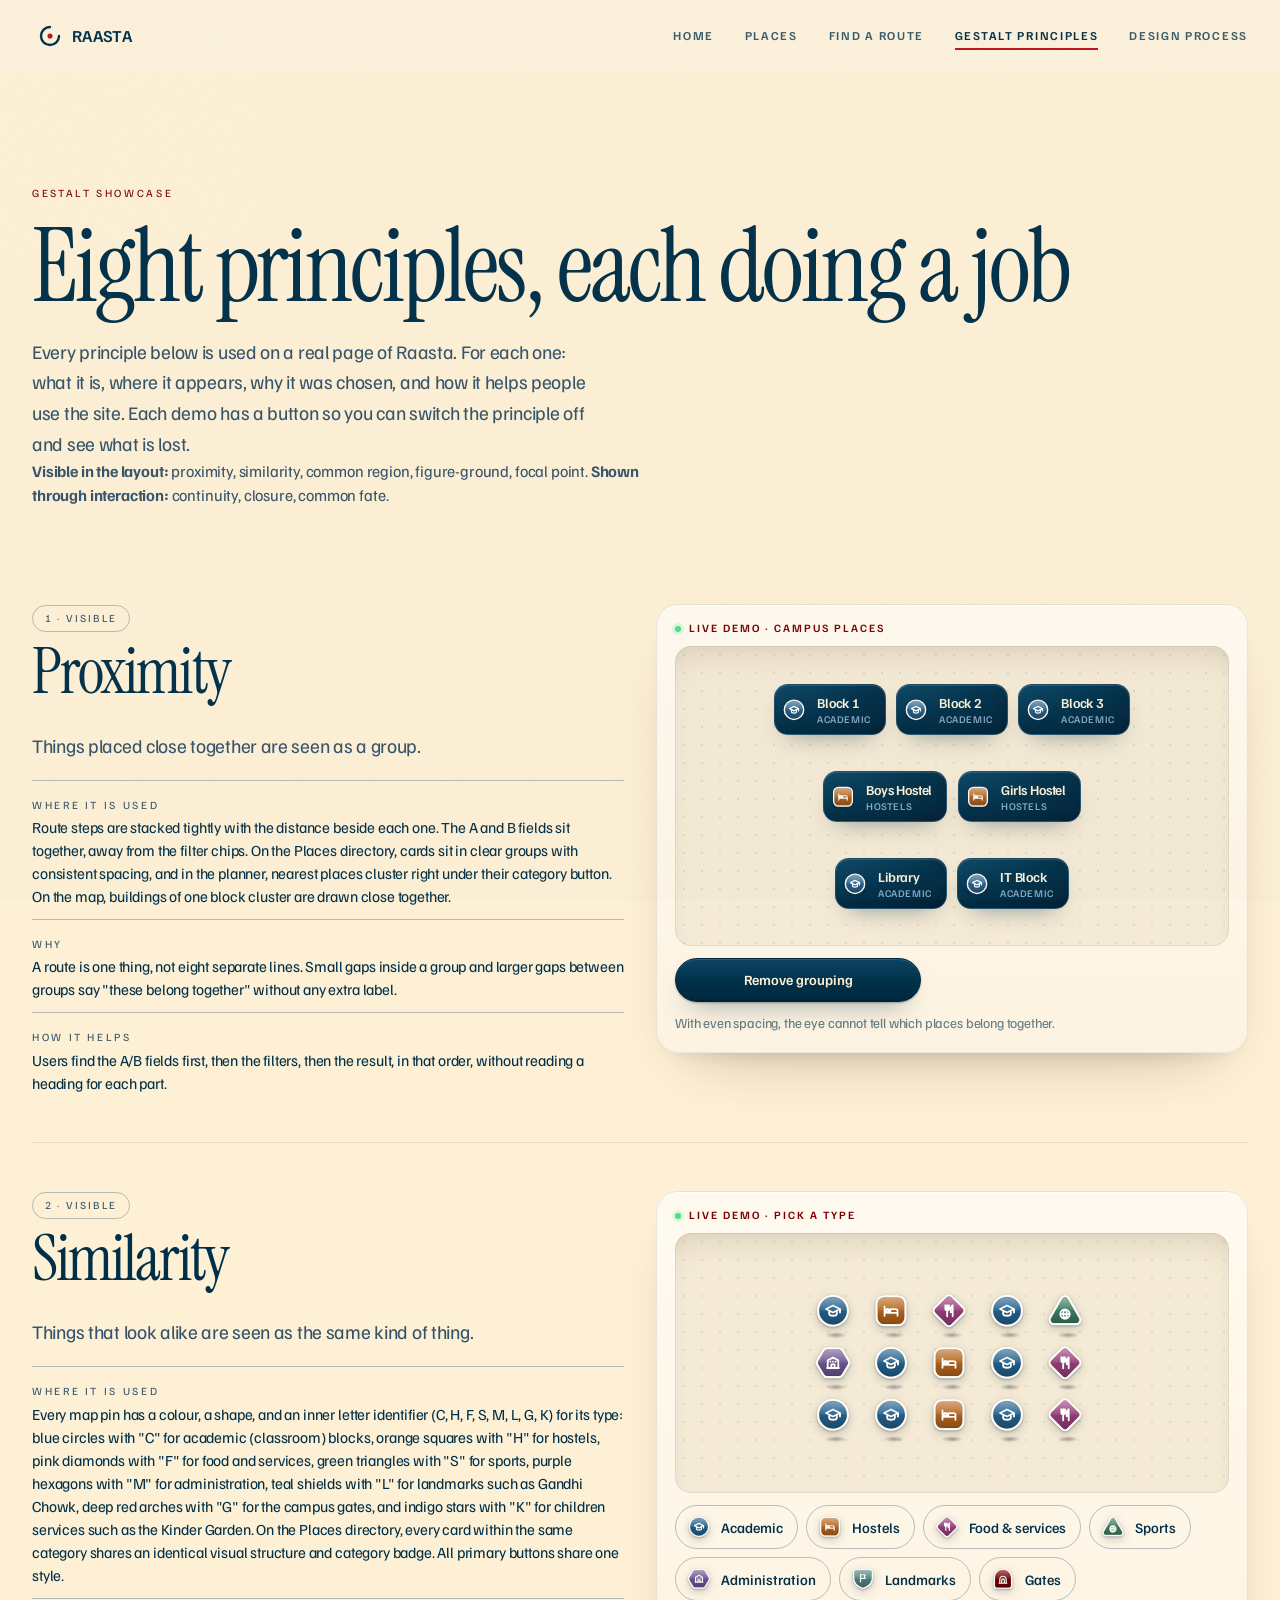
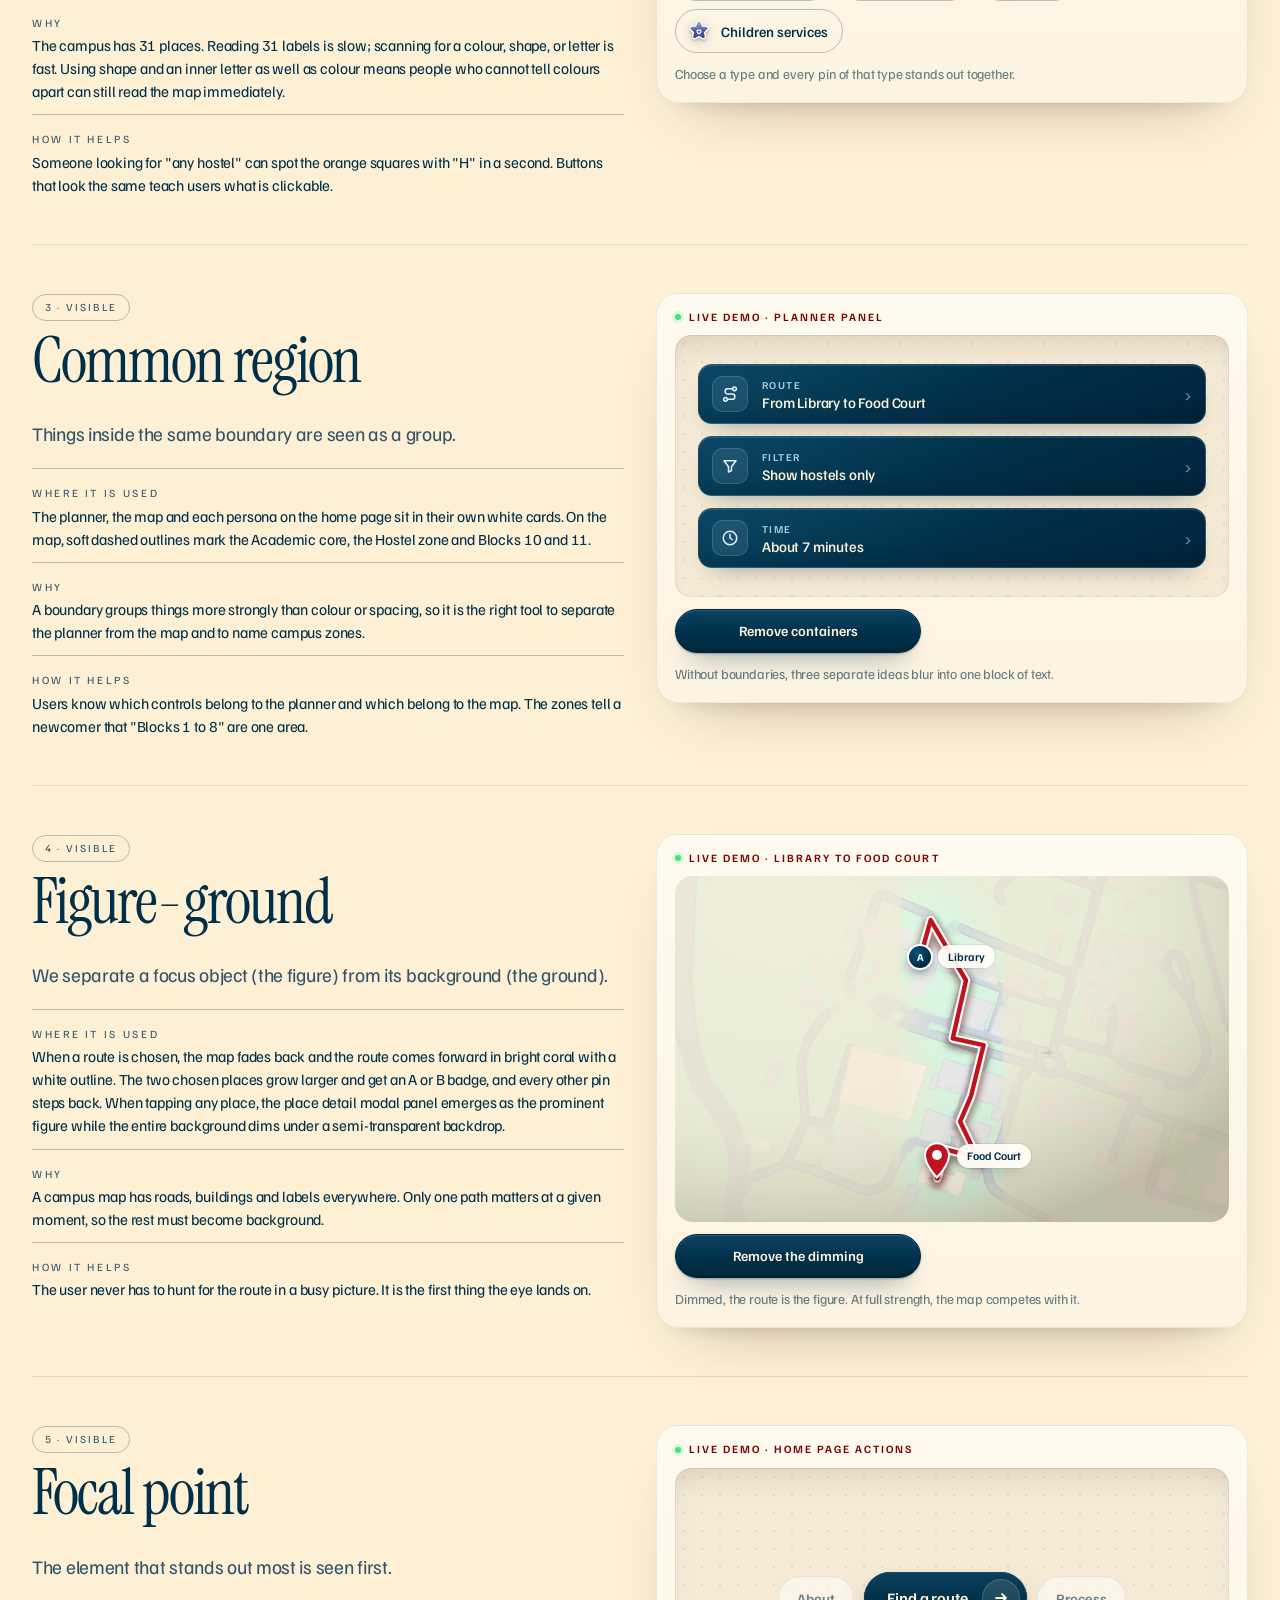
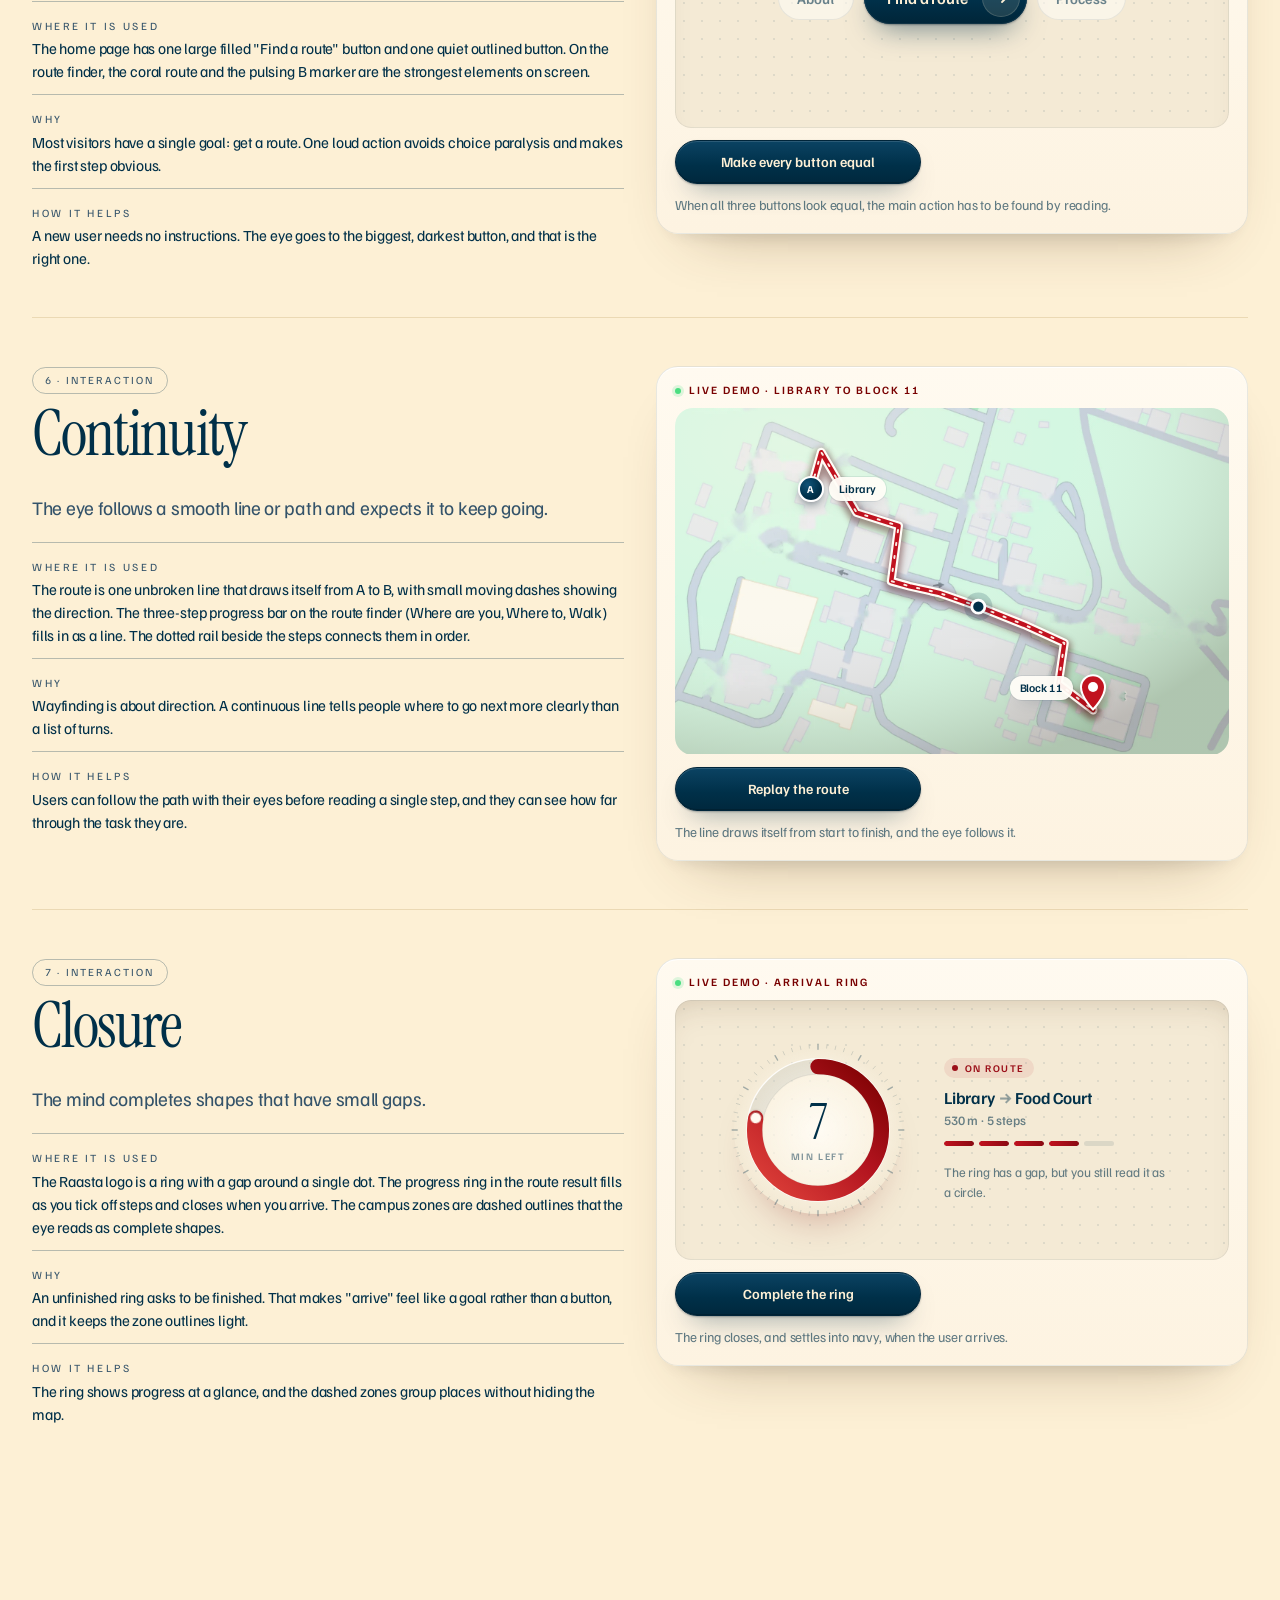
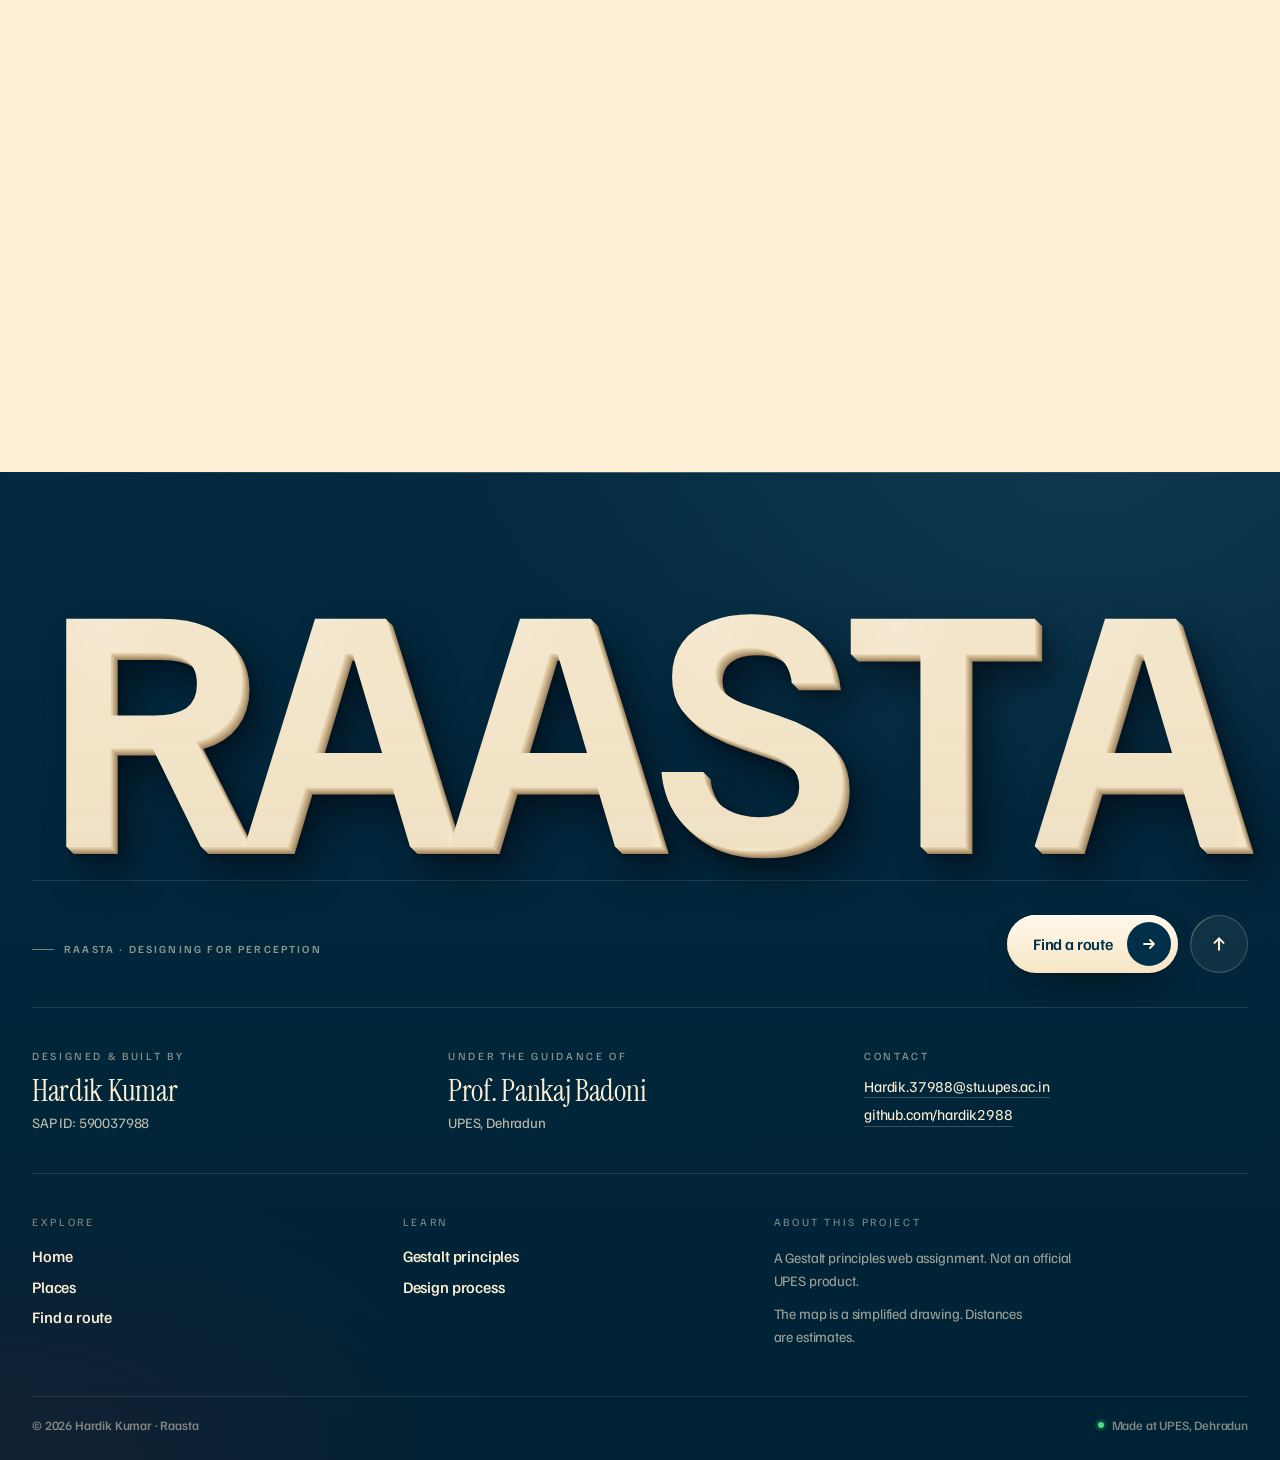
==== gestalt.html @ 45c3ee58 "Raasta: UPES campus wayfinding website A Gestalt principles web assignment by Hardik Kumar (SAP ID 5" ====
<!doctype html>
<html lang="en">
<head>
  <meta charset="utf-8">
  <meta name="viewport" content="width=device-width, initial-scale=1">
  <title>Gestalt principles | Raasta</title>
  <meta name="description" content="Eight Gestalt principles used in Raasta, each with where it appears, why it was chosen, how it helps usability, and a live demo you can switch on and off.">
  <meta name="theme-color" content="#fdf0d5">
  <link rel="icon" type="image/svg+xml" href="assets/favicon.svg">
  <link rel="alternate icon" type="image/png" href="assets/favicon.png">

  <!-- Open Graph / Social -->
  <meta property="og:type" content="website">
  <meta property="og:site_name" content="Raasta">
  <meta property="og:title" content="Gestalt principles | Raasta">
  <meta property="og:description" content="Eight Gestalt principles used in Raasta, each with where it appears, why it was chosen, how it helps usability, and a live demo you can switch on and off.">
  <meta property="og:image" content="assets/og-image.png">
  <meta property="og:image:width" content="1200">
  <meta property="og:image:height" content="630">

  <!-- Twitter -->
  <meta name="twitter:card" content="summary_large_image">
  <meta name="twitter:title" content="Gestalt principles | Raasta">
  <meta name="twitter:description" content="Eight Gestalt principles used in Raasta, each with where it appears, why it was chosen, how it helps usability, and a live demo you can switch on and off.">
  <meta name="twitter:image" content="assets/og-image.png">

  <link rel="preconnect" href="https://fonts.googleapis.com">
  <link rel="preconnect" href="https://fonts.gstatic.com" crossorigin>
  <link href="https://fonts.googleapis.com/css2?family=Familjen+Grotesk:wght@400;500;600;700&family=Instrument+Serif:ital@0;1&display=swap" rel="stylesheet">
  <link rel="stylesheet" href="css/styles.css">
  <link rel="stylesheet" href="css/theme.css">
  <!-- Prepare pages in the background when a link is hovered, so moving between pages is near-instant -->
  <script type="speculationrules">{"prerender":[{"where":{"href_matches":"/*.html"},"eagerness":"moderate"}]}</script>
</head>
<body>
  <a class="skip" href="#main">Skip to content</a>

  <header class="site-header">
    <div class="wrap">
      <a class="brand" href="index.html" aria-label="Raasta home">
        <svg viewBox="0 0 32 32" aria-hidden="true" width="32" height="32"><path d="M16 4a12 12 0 1 0 12 12" fill="none" stroke="currentColor" stroke-width="3.2" stroke-linecap="round"/><circle cx="16" cy="16" r="3.4" fill="#c1121f"/></svg>
        Raasta
      </a>
      <button class="menu-btn" aria-expanded="false" aria-controls="nav" aria-label="Open navigation menu">Menu</button>
      <nav class="nav" id="nav" aria-label="Main">
        <a href="index.html">Home</a>
        <a href="places.html">Places</a>
        <a href="wayfinder.html">Find a route</a>
        <a href="gestalt.html" aria-current="page">Gestalt principles</a>
        <a href="process.html">Design process</a>
      </nav>
    </div>
  </header>

  <main id="main" data-demo>
    <div class="wrap">
      <div class="page-head">
        <span class="eyebrow">Gestalt showcase</span>
        <h1 style="font-size:clamp(1.9rem,4vw,2.8rem)">Eight principles, each doing a job</h1>
        <p class="lead">Every principle below is used on a real page of Raasta. For each one: what it is, where it appears, why it was chosen, and how it helps people use the site. Each demo has a button so you can switch the principle off and see what is lost.</p>
        <p class="muted"><strong>Visible in the layout:</strong> proximity, similarity, common region, figure-ground, focal point. <strong>Shown through interaction:</strong> continuity, closure, common fate.</p>
      </div>

      <!-- 1 PROXIMITY -->
      <article class="principle" id="proximity">
        <div>
          <span class="tag">1 · Visible</span>
          <h2>Proximity</h2>
          <p class="lead">Things placed close together are seen as a group.</p>
          <dl class="facts">
            <div><dt>Where it is used</dt><dd>Route steps are stacked tightly with the distance beside each one. The A and B fields sit together, away from the filter chips. On the Places directory, cards sit in clear groups with consistent spacing, and in the planner, nearest places cluster right under their category button. On the map, buildings of one block cluster are drawn close together.</dd></div>
            <div><dt>Why</dt><dd>A route is one thing, not eight separate lines. Small gaps inside a group and larger gaps between groups say "these belong together" without any extra label.</dd></div>
            <div><dt>How it helps</dt><dd>Users find the A/B fields first, then the filters, then the result, in that order, without reading a heading for each part.</dd></div>
          </dl>
        </div>
        <div class="demo">
          <p class="demo-title">Live demo · campus places</p>
          <div class="demo-stage">
            <div class="prox" id="prox">
              <div class="grp"><span class="tile">Block 1</span><span class="tile">Block 2</span><span class="tile">Block 3</span></div>
              <div class="grp"><span class="tile">Boys Hostel</span><span class="tile">Girls Hostel</span></div>
              <div class="grp"><span class="tile">Library</span><span class="tile">IT Block</span></div>
            </div>
          </div>
          <div class="demo-actions"><button class="btn btn-ghost btn-small" id="prox-btn" type="button">Remove grouping</button></div>
          <p class="demo-caption">With even spacing, the eye cannot tell which places belong together.</p>
        </div>
      </article>

      <!-- 2 SIMILARITY -->
      <article class="principle" id="similarity">
        <div>
          <span class="tag">2 · Visible</span>
          <h2>Similarity</h2>
          <p class="lead">Things that look alike are seen as the same kind of thing.</p>
          <dl class="facts">
            <div><dt>Where it is used</dt><dd>Every map pin has a colour, a shape, and an inner letter identifier (C, H, F, S, M, L, G, K) for its type: blue circles with "C" for academic (classroom) blocks, orange squares with "H" for hostels, pink diamonds with "F" for food and services, green triangles with "S" for sports, purple hexagons with "M" for administration, teal shields with "L" for landmarks such as Gandhi Chowk, deep red arches with "G" for the campus gates, and indigo stars with "K" for children services such as the Kinder Garden. On the Places directory, every card within the same category shares an identical visual structure and category badge. All primary buttons share one style.</dd></div>
            <div><dt>Why</dt><dd>The campus has <span data-place-count>21</span> places. Reading <span data-place-count>21</span> labels is slow; scanning for a colour, shape, or letter is fast. Using shape and an inner letter as well as colour means people who cannot tell colours apart can still read the map immediately.</dd></div>
            <div><dt>How it helps</dt><dd>Someone looking for "any hostel" can spot the orange squares with "H" in a second. Buttons that look the same teach users what is clickable.</dd></div>
          </dl>
        </div>
        <div class="demo">
          <p class="demo-title">Live demo · pick a type</p>
          <div class="demo-stage"><div class="sim-grid" id="sim-grid"></div></div>
          <div class="chips" id="sim-chips" style="margin-top:12px"></div>
          <p class="demo-caption">Choose a type and every pin of that type stands out together.</p>
        </div>
      </article>

      <!-- 3 COMMON REGION -->
      <article class="principle" id="common-region">
        <div>
          <span class="tag">3 · Visible</span>
          <h2>Common region</h2>
          <p class="lead">Things inside the same boundary are seen as a group.</p>
          <dl class="facts">
            <div><dt>Where it is used</dt><dd>The planner, the map and each persona on the home page sit in their own white cards. On the map, soft dashed outlines mark the Academic core, the Hostel zone and Blocks 10 and 11.</dd></div>
            <div><dt>Why</dt><dd>A boundary groups things more strongly than colour or spacing, so it is the right tool to separate the planner from the map and to name campus zones.</dd></div>
            <div><dt>How it helps</dt><dd>Users know which controls belong to the planner and which belong to the map. The zones tell a newcomer that "Blocks 1 to 8" are one area.</dd></div>
          </dl>
        </div>
        <div class="demo">
          <p class="demo-title">Live demo · planner panel</p>
          <div class="demo-stage">
            <div class="region-demo" id="region">
              <div class="box"><b>Route</b>From Library to Food Court</div>
              <div class="box"><b>Filter</b>Show hostels only</div>
              <div class="box"><b>Time</b>About 7 minutes</div>
            </div>
          </div>
          <div class="demo-actions"><button class="btn btn-ghost btn-small" id="region-btn" type="button">Remove containers</button></div>
          <p class="demo-caption">Without boundaries, three separate ideas blur into one block of text.</p>
        </div>
      </article>

      <!-- 4 FIGURE-GROUND -->
      <article class="principle" id="figure-ground">
        <div>
          <span class="tag">4 · Visible</span>
          <h2>Figure-ground</h2>
          <p class="lead">We separate a focus object (the figure) from its background (the ground).</p>
          <dl class="facts">
            <div><dt>Where it is used</dt><dd>When a route is chosen, the map fades back and the route comes forward in bright coral with a white outline. The two chosen places grow larger and get an A or B badge, and every other pin steps back. When tapping any place, the place detail modal panel emerges as the prominent figure while the entire background dims under a semi-transparent backdrop.</dd></div>
            <div><dt>Why</dt><dd>A campus map has roads, buildings and labels everywhere. Only one path matters at a given moment, so the rest must become background.</dd></div>
            <div><dt>How it helps</dt><dd>The user never has to hunt for the route in a busy picture. It is the first thing the eye lands on.</dd></div>
          </dl>
        </div>
        <div class="demo">
          <p class="demo-title">Live demo · Library to Food Court</p>
          <div class="demo-stage" style="padding:8px"><div class="crop fg" id="fg-crop" data-from="library" data-to="foodcourt"></div></div>
          <div class="demo-actions"><button class="btn btn-ghost btn-small" id="fg-btn" type="button">Remove the dimming</button></div>
          <p class="demo-caption">Dimmed, the route is the figure. At full strength, the map competes with it.</p>
        </div>
      </article>

      <!-- 5 FOCAL POINT -->
      <article class="principle" id="focal-point">
        <div>
          <span class="tag">5 · Visible</span>
          <h2>Focal point</h2>
          <p class="lead">The element that stands out most is seen first.</p>
          <dl class="facts">
            <div><dt>Where it is used</dt><dd>The home page has one large filled "Find a route" button and one quiet outlined button. On the route finder, the coral route and the pulsing B marker are the strongest elements on screen.</dd></div>
            <div><dt>Why</dt><dd>Most visitors have a single goal: get a route. One loud action avoids choice paralysis and makes the first step obvious.</dd></div>
            <div><dt>How it helps</dt><dd>A new user needs no instructions. The eye goes to the biggest, darkest button, and that is the right one.</dd></div>
          </dl>
        </div>
        <div class="demo">
          <p class="demo-title">Live demo · home page actions</p>
          <div class="demo-stage">
            <div class="focal-demo" id="focal">
              <button class="fbtn" type="button" tabindex="-1">About</button>
              <button class="fbtn main" type="button" tabindex="-1">Find a route</button>
              <button class="fbtn" type="button" tabindex="-1">Process</button>
            </div>
          </div>
          <div class="demo-actions"><button class="btn btn-ghost btn-small" id="focal-btn" type="button">Make every button equal</button></div>
          <p class="demo-caption">When all three buttons look equal, the main action has to be found by reading.</p>
        </div>
      </article>

      <!-- 6 CONTINUITY -->
      <article class="principle" id="continuity">
        <div>
          <span class="tag interactive">6 · Interaction</span>
          <h2>Continuity</h2>
          <p class="lead">The eye follows a smooth line or path and expects it to keep going.</p>
          <dl class="facts">
            <div><dt>Where it is used</dt><dd>The route is one unbroken line that draws itself from A to B, with small moving dashes showing the direction. The three-step progress bar on the route finder (Where are you, Where to, Walk) fills in as a line. The dotted rail beside the steps connects them in order.</dd></div>
            <div><dt>Why</dt><dd>Wayfinding is about direction. A continuous line tells people where to go next more clearly than a list of turns.</dd></div>
            <div><dt>How it helps</dt><dd>Users can follow the path with their eyes before reading a single step, and they can see how far through the task they are.</dd></div>
          </dl>
        </div>
        <div class="demo">
          <p class="demo-title">Live demo · Library to Block 11</p>
          <div class="demo-stage" style="padding:8px"><div class="crop anim" id="cont-crop" data-from="library" data-to="b11"></div></div>
          <div class="demo-actions"><button class="btn btn-ghost btn-small" id="cont-btn" type="button">Replay the route</button></div>
          <p class="demo-caption">The line draws itself from start to finish, and the eye follows it.</p>
        </div>
      </article>

      <!-- 7 CLOSURE -->
      <article class="principle" id="closure">
        <div>
          <span class="tag interactive">7 · Interaction</span>
          <h2>Closure</h2>
          <p class="lead">The mind completes shapes that have small gaps.</p>
          <dl class="facts">
            <div><dt>Where it is used</dt><dd>The Raasta logo is a ring with a gap around a single dot. The progress ring in the route result fills as you tick off steps and closes when you arrive. The campus zones are dashed outlines that the eye reads as complete shapes.</dd></div>
            <div><dt>Why</dt><dd>An unfinished ring asks to be finished. That makes "arrive" feel like a goal rather than a button, and it keeps the zone outlines light.</dd></div>
            <div><dt>How it helps</dt><dd>The ring shows progress at a glance, and the dashed zones group places without hiding the map.</dd></div>
          </dl>
        </div>
        <div class="demo">
          <p class="demo-title">Live demo · arrival ring</p>
          <div class="demo-stage">
            <div class="ring-demo" id="closure-demo">
              <svg viewBox="0 0 120 120" aria-hidden="true"><circle class="gapring" cx="60" cy="60" r="50"/><circle cx="60" cy="60" r="8" fill="#c1121f"/></svg>
              <p class="muted" style="margin:0;max-width:22ch">The ring has a gap, but you still read it as a circle.</p>
            </div>
          </div>
          <div class="demo-actions"><button class="btn btn-ghost btn-small" id="closure-btn" type="button">Complete the ring</button></div>
          <p class="demo-caption">The ring closes, and settles into navy, when the user arrives.</p>
        </div>
      </article>

      <!-- 8 COMMON FATE -->
      <article class="principle" id="common-fate">
        <div>
          <span class="tag interactive">8 · Interaction</span>
          <h2>Common fate</h2>
          <p class="lead">Things that move together are seen as belonging together.</p>
          <dl class="facts">
            <div><dt>Where it is used</dt><dd>On the route finder, choose "Hostels" in the filter and every hostel pin on the map bobs up and down together while the rest fade. The same happens for academic blocks, food, sports and administration.</dd></div>
            <div><dt>Why</dt><dd>Shared motion is a stronger grouping signal than colour alone, and it works even when pins are far apart on the map.</dd></div>
            <div><dt>How it helps</dt><dd>A user can answer "where are all the food places?" at a glance, without reading labels.</dd></div>
          </dl>
        </div>
        <div class="demo">
          <p class="demo-title">Live demo · pick a type</p>
          <div class="demo-stage"><div class="fate-row" id="fate-row"></div></div>
          <div class="chips" id="fate-chips" style="margin-top:12px"></div>
          <p class="demo-caption">Pins of the chosen type move as one group.</p>
        </div>
      </article>
    </div>
  </main>

  <footer class="site-footer">
    <div class="wrap">
      <div>
        <p><strong>Raasta</strong> · "Designing for Perception"</p>
        <p>A Gestalt principles web assignment. Not an official UPES product.</p>
      </div>
      <div>
        <p><a href="wayfinder.html">Find a route</a> · <a href="process.html">Design process</a></p>
      </div>
    </div>
    <div class="wrap footer-credits" aria-label="Project credits">
      <div class="credit-item">
        <span class="micro">Designed &amp; built by</span>
        <strong>Hardik Kumar</strong>
        <span>SAP ID: 590037988</span>
      </div>
      <div class="credit-item">
        <span class="micro">Under the guidance of</span>
        <strong>Prof. Pankaj Badoni</strong>
        <span>UPES, Dehradun</span>
      </div>
      <div class="credit-item">
        <span class="micro">Contact</span>
        <a href="mailto:Hardik.37988@stu.upes.ac.in">Hardik.37988@stu.upes.ac.in</a>
        <a href="https://github.com/hardik2988" target="_blank" rel="noopener">github.com/hardik2988</a>
      </div>
    </div>
  </footer>

  <script src="js/data.js"></script>
  <script src="js/route-core.js"></script>
  <script src="js/site.js"></script>
</body>
</html>
---- css/styles.css ----
/* ==========================================================
   Raasta — Design System
   Identity: Navy ink + single Coral accent (reserved for route)
   on a soft green-tinted paper, sitting harmoniously beside
   the green schematic campus map.
   Typography: Outfit (headings) + Inter (body).
   Modular 8px spacing scale, layered elevation, accessible WCAG 2.1 AA.
   ========================================================== */

:root {
  /* ==========================================================
     Tonal Neutral Scale (~8 steps from lightest to darkest)
     ========================================================== */
  /* Warm cream "gallery" palette */
  --neutral-0: #fef6e4;      /* Surface / card (light cream) */
  --neutral-50: #fef6e4;     /* Lightest paper tint */
  --neutral-100: #fdf0d5;    /* Canvas background (cream paper) */
  --neutral-200: #ebd9b4;    /* Hairlines / chip borders / hover */
  --neutral-300: #dcc8a2;    /* Subtle divider */
  --neutral-400: #669bbc;    /* Stronger border / map zone stroke */
  --neutral-500: #4a6578;    /* Tertiary text (4.6:1 on paper) */
  --neutral-600: #34536a;    /* Muted text (6.6:1 on paper) */
  --neutral-700: #14405c;    /* Secondary headings / strong labels */
  --neutral-800: #003049;    /* Warm ink (12.5:1 on paper) */
  --neutral-900: #00253a;    /* Near-black for dark sections */

  /* ==========================================================
     Semantic Tokens
     ========================================================== */
  --surface: var(--neutral-0);
  --surface-raised: var(--neutral-0);
  --surface-sunken: var(--neutral-100);
  --border: var(--neutral-200);
  --border-strong: var(--neutral-400);

  --text: var(--neutral-800);
  --text-muted: var(--neutral-600);
  --text-subtle: var(--neutral-500);

  /* Single Accent — strictly reserved for the route line, route focal points & key CTA */
  --accent: #c1121f;         /* Vibrant coral route line (3.30:1 on veiled map, 3.67:1 on halo) */
  --accent-hover: #9e0e19;
  --accent-text: #780000;    /* Dark coral for small text (5.48:1 on paper, 6.06:1 on white) */

  /* Semantic UI State Colors */
  --focus: #003049;          /* Ink focus ring (12.5:1 on paper) */
  --success: #3d8062;        /* Arrival / success green */
  --success-bg: #e4ece2;
  --success-text: #2c6650;   /* 5.85:1 contrast on success-bg */
  --warning: #d9822b;
  --danger: #c92a2a;
  --danger-bg: #ffe8e8;
  --danger-border: #ffa8a8;

  /* Backward Compatibility Aliases */
  --ink: var(--text);
  --ink-2: var(--text-muted);
  --ink-3: var(--text-subtle);
  --paper: var(--surface-sunken);
  --paper-tint: var(--neutral-50);
  --line: var(--border);
  --line-strong: var(--border-strong);
  --accent-ink: var(--accent-text);
  --ok: var(--success);
  --ok-bg: var(--success-bg);
  --err: var(--danger);
  --err-bg: var(--danger-bg);

  /* Categories: Shape + Hue + Letter Identifier */
  --c-academic: #24628f; /* 'C' - Circle */
  --c-hostel: #b8661c;   /* 'H' - Square */
  --c-food: #9a3f7c;     /* 'F' - Diamond */
  --c-sports: #3d8062;   /* 'S' - Triangle */
  --c-admin: #6f5596;    /* 'M' - Hexagon */
  --c-landmark: #4f8584; /* 'L' - Shield (signpost) */
  --c-children: #4f5fb5; /* 'K' - Star (kids) */
  --c-gate: #780000;     /* 'G' - Arch (gateway) */

  /* ==========================================================
     Modular 8px Spacing Grid Scale (4, 8, 12, 16, 24, 32, 48, 64, 96)
     ========================================================== */
  /* Step scale: --space-1 … --space-9. Use these in components.
     (Pixel-named tokens like --space-4 / --space-8 would clash with
     the step names, so only the non-clashing pixel names exist.) */
  --space-1: 4px;
  --space-2: 8px;
  --space-3: 12px;
  --space-4: 16px;
  --space-5: 24px;
  --space-6: 32px;
  --space-7: 48px;
  --space-8: 64px;
  --space-9: 96px;

  /* Pixel-named aliases */
  --space-12: 12px;
  --space-16: 16px;
  --space-24: 24px;
  --space-32: 32px;
  --space-48: 48px;
  --space-64: 64px;
  --space-96: 96px;

  /* ==========================================================
     Radii
     ========================================================== */
  --radius-xs: 4px;
  --radius-sm: 8px;
  --radius-md: 12px;
  --radius-lg: 16px;
  --radius-xl: 20px;
  --radius-full: 9999px;

  /* ==========================================================
     Two-Level Soft Shadow System + 1px Inner Highlight
     ========================================================== */
  --shadow-1: 0 1px 3px rgba(0, 48, 73, 0.05), 0 4px 12px rgba(0, 48, 73, 0.04);
  --shadow-2: 0 4px 8px rgba(0, 48, 73, 0.06), 0 16px 36px rgba(0, 48, 73, 0.08);
  --highlight-inner: inset 0 1px 0 rgba(255, 255, 255, 0.85);

  /* Shadow Aliases */
  --shadow-xs: var(--shadow-1);
  --shadow-sm: var(--shadow-1);
  --shadow-md: var(--shadow-1);
  --shadow-lg: var(--shadow-2);
  --shadow-xl: var(--shadow-2);

  /* ==========================================================
     Typography: Outfit (Headings) + Inter (Body)
     At most 3 font weights: 400 (regular), 500 (medium), 700 (bold)
     ========================================================== */
  --font-head: 'Instrument Serif', 'Times New Roman', Georgia, serif;
  --font-body: 'Familjen Grotesk', system-ui, -apple-system, 'Segoe UI', Roboto, sans-serif;

  /* Transitions */
  --trans-fast: 150ms cubic-bezier(0.16, 1, 0.3, 1);
  --trans-normal: 250ms cubic-bezier(0.16, 1, 0.3, 1);
}

*, *::before, *::after { box-sizing: border-box; }
html { scroll-behavior: smooth; }
body {
  margin: 0;
  font: 400 1rem/1.6 var(--font-body);
  color: var(--text);
  background: var(--paper);
  -webkit-font-smoothing: antialiased;
  -moz-osx-font-smoothing: grayscale;
  overflow-x: hidden;
}

img, svg { max-width: 100%; height: auto; display: block; }
.map-stage > img, .map-wrap > img { position: absolute; inset: 0; width: 100%; height: 100%; object-fit: cover; }

/* Fluid Typography with tight tracking on headings */
h1, h2, h3, h4 {
  font-family: var(--font-head);
  line-height: 1.15;
  margin: 0 0 0.5em;
  color: var(--text);
}
h1 {
  font-size: clamp(2rem, 4.5vw, 3.25rem);
  font-weight: 700;
  letter-spacing: -0.028em;
  line-height: 1.1;
}
h2 {
  font-size: clamp(1.45rem, 3vw, 2.15rem);
  font-weight: 700;
  letter-spacing: -0.02em;
  line-height: 1.18;
}
h3 {
  font-size: 1.25rem;
  font-weight: 700;
  letter-spacing: -0.012em;
  line-height: 1.25;
}
h4 {
  font-size: 1.05rem;
  font-weight: 500;
  line-height: 1.35;
}
p {
  margin: 0 0 1em;
  max-width: 68ch;
}
.lead {
  font-size: clamp(1.05rem, 1.8vw, 1.18rem);
  line-height: 1.55;
  color: var(--text-muted);
  max-width: 66ch;
}
a { color: var(--text); text-underline-offset: 3px; }
.tabular { font-variant-numeric: tabular-nums; }

/* Accessible focus ring */
:focus-visible {
  outline: 3px solid var(--focus);
  outline-offset: 3px;
  border-radius: var(--radius-xs);
}

.wrap {
  width: min(1160px, 100% - 32px);
  margin-inline: auto;
}

.skip {
  position: absolute;
  left: 12px;
  top: -70px;
  background: var(--ink);
  color: #fff;
  padding: 10px 18px;
  border-radius: var(--radius-sm);
  font-weight: 600;
  font-size: 0.95rem;
  z-index: 1000;
  transition: top var(--trans-fast);
  box-shadow: var(--shadow-md);
  text-decoration: none;
}
.skip:focus { top: 12px; }

.eyebrow {
  font: 600 0.8rem/1 var(--font-body);
  letter-spacing: 0.12em;
  text-transform: uppercase;
  color: var(--accent-ink);
  margin-bottom: var(--space-3);
  display: block;
}

.lead {
  font-size: 1.15rem;
  color: var(--ink-2);
  max-width: 56ch;
  line-height: 1.6;
}

.muted { color: var(--ink-2); }
.sr-only {
  position: absolute;
  width: 1px;
  height: 1px;
  padding: 0;
  margin: -1px;
  overflow: hidden;
  clip: rect(0, 0, 0, 0);
  white-space: nowrap;
  border: 0;
}

.tabular {
  font-variant-numeric: tabular-nums;
}

/* ---------- Sticky Header ---------- */
.site-header {
  background: rgba(253, 240, 213, 0.88);
  backdrop-filter: blur(12px);
  -webkit-backdrop-filter: blur(12px);
  border-bottom: 1px solid var(--line);
  position: sticky;
  top: 0;
  z-index: 100;
  transition: box-shadow var(--trans-normal), background-color var(--trans-normal);
}
.site-header.is-scrolled {
  background: rgba(253, 240, 213, 0.96);
  box-shadow: var(--shadow-sm);
}
.site-header .wrap {
  display: flex;
  align-items: center;
  justify-content: space-between;
  min-height: 68px;
  gap: var(--space-4);
}
.brand {
  display: flex;
  align-items: center;
  gap: 10px;
  text-decoration: none;
  font: 700 1.4rem var(--font-head);
  color: var(--ink);
  letter-spacing: -0.02em;
  padding: 4px 6px;
  border-radius: var(--radius-sm);
}
.brand svg {
  width: 32px;
  height: 32px;
  color: var(--text);
  flex-shrink: 0;
}
/* Animated logo ring closure on first load (Gestalt closure demonstration) */
@keyframes ringClosureOnce {
  0% { stroke-dashoffset: 75.4; }
  50% { stroke-dashoffset: 0; }
  100% { stroke-dashoffset: 18.85; }
}
.brand svg path:first-child {
  stroke-dasharray: 75.4;
  stroke-dashoffset: 18.85;
  animation: ringClosureOnce 1.2s cubic-bezier(0.16, 1, 0.3, 1) 0.35s 1 both;
}

.nav { display: flex; gap: 6px; align-items: center; }
.nav a {
  text-decoration: none;
  padding: 9px 16px;
  border-radius: var(--radius-full);
  font-weight: 500;
  font-size: 0.95rem;
  color: var(--ink-2);
  transition: background-color var(--trans-fast), color var(--trans-fast), transform var(--trans-fast);
  min-height: 44px;
  display: inline-flex;
  align-items: center;
  white-space: nowrap; /* never break "Find a route" onto two lines */
}
.nav a:hover {
  background: #f3e0bb;
  color: var(--ink);
}
.nav a:active {
  transform: scale(0.97);
}
.nav a[aria-current="page"] {
  background: var(--ink);
  color: #fff;
  font-weight: 600;
  box-shadow: 0 2px 6px rgba(0, 48, 73, 0.2);
}
.menu-btn {
  display: none;
  background: var(--surface);
  border: 1px solid var(--line);
  border-radius: var(--radius-sm);
  padding: 10px 16px;
  font: 600 0.95rem var(--font-body);
  color: var(--ink);
  cursor: pointer;
  min-height: 44px;
  min-width: 44px;
}

/* ---------- Buttons & Actions ---------- */
.btn {
  display: inline-flex;
  align-items: center;
  justify-content: center;
  gap: 8px;
  border: 2px solid transparent;
  border-radius: var(--radius-full);
  padding: 12px 24px;
  font: 600 1rem var(--font-body);
  text-decoration: none;
  cursor: pointer;
  min-height: 44px;
  transition: transform var(--trans-fast), box-shadow var(--trans-fast), background-color var(--trans-fast), border-color var(--trans-fast);
  user-select: none;
}
.btn:active {
  transform: scale(0.97);
}
.btn-primary {
  background: var(--ink);
  color: #ffffff;
  box-shadow: 0 4px 14px rgba(0, 48, 73, 0.22);
}
.btn-primary:hover {
  transform: translateY(-2px);
  box-shadow: 0 8px 22px rgba(0, 48, 73, 0.28);
}
.btn-primary:active {
  transform: translateY(0) scale(0.97);
}
.btn-primary.big {
  padding: 16px 36px;
  font-size: 1.15rem;
  min-height: 52px;
}
.btn-ghost {
  background: var(--surface);
  border-color: var(--line-strong);
  color: var(--ink);
  box-shadow: var(--shadow-xs);
}
.btn-ghost:hover {
  background: var(--ink);
  border-color: var(--ink);
  color: #ffffff;
}
.btn-small {
  padding: 8px 16px;
  font-size: 0.92rem;
  min-height: 44px;
}
.btn[disabled] {
  opacity: 0.45;
  cursor: not-allowed;
  pointer-events: none;
}

/* ---------- Cards & Layout Rhythm ---------- */
.card {
  background: var(--surface);
  border: 1px solid var(--line);
  border-radius: var(--radius-lg);
  padding: var(--space-5);
  box-shadow: var(--shadow-sm);
  transition: box-shadow var(--trans-normal), border-color var(--trans-normal);
}
.card:hover {
  box-shadow: var(--shadow-md);
}

.grid-3 { display: grid; grid-template-columns: repeat(3, 1fr); gap: var(--space-5); }
.grid-2 { display: grid; grid-template-columns: repeat(2, 1fr); gap: var(--space-5); }
section.block { padding: var(--space-8) 0; }
section.block.tint { background: var(--paper-tint); border-top: 1px solid var(--line); border-bottom: 1px solid var(--line); }

/* ---------- Hero Section ---------- */
.hero {
  padding: var(--space-8) 0 var(--space-7);
  background: radial-gradient(110% 70% at 85% 15%, rgba(235, 217, 180, 0.45) 0%, rgba(253, 240, 213, 0) 70%), var(--paper);
  position: relative;
  overflow: hidden;
}
.hero .wrap {
  display: grid;
  grid-template-columns: 1.05fr 1fr;
  gap: var(--space-7);
  align-items: center;
}
.hero-content {
  animation: heroEntrance 0.6s cubic-bezier(0.16, 1, 0.3, 1) both;
}
@keyframes heroEntrance {
  from { opacity: 0; transform: translateY(16px); }
  to { opacity: 1; transform: translateY(0); }
}
.hero h1 em {
  font-style: normal;
  color: var(--accent);
}
.hero .cta-row {
  display: flex;
  flex-wrap: wrap;
  gap: var(--space-4);
  align-items: center;
  margin-top: var(--space-6);
}

.preview {
  position: relative;
  background: var(--surface);
  border: 1px solid var(--line-strong);
  border-radius: var(--radius-xl);
  padding: 14px;
  box-shadow: var(--shadow-xl);
  animation: heroEntrance 0.75s 0.1s cubic-bezier(0.16, 1, 0.3, 1) both;
}
.preview .map-wrap {
  border-radius: var(--radius-md);
  overflow: hidden;
}
.preview-caption {
  display: flex;
  justify-content: space-between;
  align-items: center;
  gap: var(--space-3);
  padding: 14px 10px 4px;
  font-size: 0.95rem;
  flex-wrap: wrap;
}
.preview-caption strong {
  font-family: var(--font-head);
  font-size: 1.1rem;
}
.preview-caption .muted {
  font-variant-numeric: tabular-nums;
  font-weight: 500;
}

/* Step flow */
.step-flow {
  display: grid;
  grid-template-columns: repeat(3, 1fr);
  gap: var(--space-5);
  position: relative;
  counter-reset: s;
  list-style: none;
  padding: 0;
  margin: var(--space-6) 0 0;
}
.step-flow::before {
  content: '';
  position: absolute;
  left: 8%;
  right: 8%;
  top: 30px;
  height: 4px;
  background: repeating-linear-gradient(90deg, var(--ink) 0 16px, transparent 16px 28px);
  opacity: 0.35;
}
.step-flow li {
  position: relative;
  text-align: center;
  padding: 0 var(--space-2);
}
.step-flow .n {
  width: 60px;
  height: 60px;
  margin: 0 auto var(--space-4);
  border-radius: 50%;
  background: var(--ink);
  color: #fff;
  display: grid;
  place-items: center;
  font: 700 1.4rem var(--font-head);
  font-variant-numeric: tabular-nums;
  position: relative;
  box-shadow: 0 0 0 7px var(--paper);
}
.tint .step-flow .n { box-shadow: 0 0 0 7px var(--paper-tint); }
.step-flow h3 { margin-bottom: 6px; }

/* Legend list */
.legend {
  display: flex;
  flex-wrap: wrap;
  gap: var(--space-3);
  margin: 0;
  padding: 0;
  list-style: none;
}
.legend li {
  display: flex;
  align-items: center;
  gap: 12px;
  background: var(--surface);
  border: 1px solid var(--line);
  border-radius: var(--radius-md);
  padding: 10px 16px;
  font-weight: 500;
  box-shadow: var(--shadow-xs);
}
.legend small {
  color: var(--ink-2);
  font-weight: 400;
  font-variant-numeric: tabular-nums;
}

/* ---------- Map Pins with Shapes & Inner Letters (Gestalt Similarity) ---------- */
.pin {
  display: inline-flex;
  align-items: center;
  justify-content: center;
  width: 22px;
  height: 22px;
  filter: drop-shadow(0 0 1.5px #fff) drop-shadow(0 1.5px 3px rgba(0, 48, 73, 0.45));
  flex: none;
  position: relative;
}
.pin i {
  position: absolute;
  inset: 0;
  background: var(--c, #24628f);
  display: block;
  width: 100%;
  height: 100%;
}
.pin .pin-letter {
  position: relative;
  z-index: 1;
  font: 700 10.5px/1 var(--font-head);
  color: #ffffff;
  text-shadow: 0 1px 2px rgba(0, 0, 0, 0.6);
  user-select: none;
  pointer-events: none;
  display: grid;
  place-items: center;
}

.shape-circle i { border-radius: 50%; }
.shape-square i { border-radius: 5px; }
.shape-diamond i { transform: rotate(45deg) scale(0.8); border-radius: 3px; }
.shape-triangle i { clip-path: polygon(50% 4%, 100% 94%, 0 94%); }
.shape-triangle .pin-letter { padding-top: 4px; }
.shape-hexagon i { clip-path: polygon(25% 5%, 75% 5%, 100% 50%, 75% 95%, 25% 95%, 0 50%); }
.shape-shield i { clip-path: polygon(8% 6%, 92% 6%, 92% 62%, 50% 98%, 8% 62%); }
.shape-shield .pin-letter { padding-bottom: 4px; }
.shape-arch i { border-radius: 50% 50% 3px 3px / 55% 55% 3px 3px; }
.shape-arch .pin-letter { padding-top: 2px; }
.shape-star i { clip-path: polygon(50% 0%, 61% 34%, 97% 35%, 68% 56%, 79% 91%, 50% 70%, 21% 91%, 32% 56%, 3% 35%, 39% 34%); transform: scale(1.25); }
.shape-star .pin-letter { padding-top: 2px; font-size: 9px !important; }

/* ---------- Wayfinder Page Head & Stepper ---------- */
.page-head { padding: var(--space-6) 0 var(--space-3); }
.page-head p { margin: 0; }
.stepper {
  display: flex;
  align-items: center;
  list-style: none;
  padding: 0;
  margin: var(--space-4) 0 var(--space-2);
  gap: 0;
  max-width: 660px;
}
.stepper li {
  display: flex;
  align-items: center;
  gap: 10px;
  font-weight: 600;
  color: var(--ink-2);
  flex: none;
  min-height: 44px;
}
.stepper li .dot {
  width: 32px;
  height: 32px;
  border-radius: 50%;
  background: #efdcb4;
  color: var(--ink-2);
  display: grid;
  place-items: center;
  font: 700 0.95rem var(--font-head);
  font-variant-numeric: tabular-nums;
  transition: color var(--trans-normal), background-color var(--trans-normal), border-color var(--trans-normal), box-shadow var(--trans-normal), transform var(--trans-normal), opacity var(--trans-normal);
}
.stepper li.is-current { color: var(--ink); }
.stepper li.is-current .dot {
  background: var(--ink);
  color: #fff;
  box-shadow: 0 0 0 6px rgba(0, 48, 73, 0.15);
}
.stepper li.is-done .dot {
  background: var(--ok);
  color: #fff;
}
.stepper .bar {
  flex: 1;
  height: 4px;
  min-height: 0;
  min-width: 24px;
  margin: 0 12px;
  background: #efdcb4;
  border-radius: 2px;
  position: relative;
  overflow: hidden;
}
.stepper .bar::after {
  content: '';
  position: absolute;
  inset: 0;
  background: var(--ok);
  transform: scaleX(0);
  transform-origin: left;
  transition: transform 0.5s ease;
}
.stepper .bar.is-done::after { transform: scaleX(1); }

/* ---------- Wayfinder Layout ---------- */
.finder-grid {
  display: grid;
  grid-template-columns: 410px 1fr;
  gap: var(--space-5);
  align-items: start;
  padding-bottom: var(--space-8);
}
.planner {
  position: sticky;
  top: 86px;
  max-height: calc(100vh - 104px);
  overflow-y: auto;
  scrollbar-width: thin;
}
.planner h2 { font-size: 1.4rem; margin-bottom: var(--space-3); }

/* Field & Accessible ARIA Combobox */
.field {
  display: grid;
  gap: 6px;
  margin-bottom: var(--space-3);
  position: relative;
}
.field label {
  font-weight: 600;
  font-size: 0.92rem;
  display: flex;
  align-items: center;
  gap: 8px;
  color: var(--ink);
}
.field .ab {
  width: 24px;
  height: 24px;
  border-radius: 50%;
  display: grid;
  place-items: center;
  color: #fff;
  font: 700 0.8rem var(--font-head);
  background: var(--ink);
  box-shadow: var(--shadow-xs);
}
.field .ab.b { background: var(--accent); }

/* Fallback select */
select {
  font: 500 1rem var(--font-body);
  padding: 12px 14px;
  border: 2px solid var(--line);
  border-radius: var(--radius-md);
  background: #fffbf3;
  color: var(--ink);
  width: 100%;
  min-height: 48px;
  transition: border-color var(--trans-fast), box-shadow var(--trans-fast);
}
select:hover { border-color: var(--ink-2); }
select:focus-visible { border-color: var(--focus); box-shadow: 0 0 0 3px rgba(36, 98, 143, 0.2); }

/* Custom ARIA Combobox Component */
.combobox-wrap {
  position: relative;
  width: 100%;
}
.combobox-input-wrap {
  display: flex;
  align-items: center;
  position: relative;
  border: 2px solid var(--line);
  border-radius: var(--radius-md);
  background: #fffbf3;
  transition: border-color var(--trans-fast), box-shadow var(--trans-fast);
}
.combobox-input-wrap:hover {
  border-color: var(--ink-2);
}
.combobox-input-wrap.is-focused {
  border-color: var(--focus);
  box-shadow: 0 0 0 3px rgba(36, 98, 143, 0.2);
}
.combobox-input {
  width: 100%;
  border: none;
  background: transparent;
  padding: 12px 88px 12px 14px;
  font: 500 1rem/1.4 var(--font-body);
  color: var(--ink);
  outline: none;
  min-height: 48px;
}
.combobox-input::placeholder {
  color: var(--ink-3);
  opacity: 0.8;
}
.combobox-clear {
  position: absolute;
  right: 44px;
  top: 50%;
  transform: translateY(-50%);
  background: none;
  border: none;
  color: var(--ink-2);
  width: 44px;
  height: 44px;
  border-radius: 50%;
  display: grid;
  place-items: center;
  cursor: pointer;
  font-size: 1.35rem;
  line-height: 1;
}
.combobox-clear:hover { background: #f6e6c6; color: var(--ink); }
.combobox-toggle {
  position: absolute;
  right: 2px;
  top: 50%;
  transform: translateY(-50%);
  background: none;
  border: none;
  color: var(--ink-2);
  width: 44px;
  height: 44px;
  border-radius: var(--radius-sm);
  display: grid;
  place-items: center;
  cursor: pointer;
  transition: transform var(--trans-fast);
}
.combobox-toggle:hover { background: #f6e6c6; color: var(--ink); }
.combobox-input-wrap.is-open .combobox-toggle svg { transform: rotate(180deg); }

.combobox-listbox {
  position: absolute;
  top: calc(100% + 4px);
  left: 0;
  right: 0;
  background: var(--surface);
  border: 1px solid var(--line-strong);
  border-radius: var(--radius-md);
  max-height: 280px;
  overflow-y: auto;
  z-index: 200;
  list-style: none;
  padding: 6px 0;
  margin: 0;
  box-shadow: var(--shadow-lg);
  overscroll-behavior: contain;
}
.combobox-optgroup-label {
  padding: 8px 14px 4px;
  font: 700 0.76rem var(--font-body);
  text-transform: uppercase;
  letter-spacing: 0.08em;
  color: var(--accent-ink);
  background: var(--paper);
  border-top: 1px solid var(--line);
  user-select: none;
}
.combobox-optgroup:first-child .combobox-optgroup-label { border-top: none; }
.combobox-option {
  display: flex;
  align-items: center;
  justify-content: space-between;
  gap: 10px;
  padding: 10px 14px;
  cursor: pointer;
  font-size: 0.95rem;
  color: var(--ink);
  min-height: 44px;
  transition: background-color var(--trans-fast);
}
.combobox-option:hover, .combobox-option.is-active {
  background: #f6e6c6;
  color: var(--ink);
}
.combobox-option[aria-selected="true"] {
  background: #f3e0bb;
  font-weight: 600;
}
.combobox-option .opt-left {
  display: flex;
  align-items: center;
  gap: 10px;
}
.combobox-option .opt-alias {
  font-size: 0.8rem;
  color: var(--ink-2);
  background: var(--paper);
  padding: 2px 7px;
  border-radius: var(--radius-xs);
  border: 1px solid var(--line);
}
.combobox-no-results {
  padding: 16px;
  text-align: center;
  color: var(--ink-2);
  font-size: 0.92rem;
}

.swap-row {
  display: flex;
  gap: var(--space-2);
  margin-bottom: var(--space-2);
}

fieldset {
  border: 0;
  margin: var(--space-4) 0 0;
  padding: var(--space-3) 0 0;
  border-top: 1px solid var(--line);
}
legend {
  font-weight: 600;
  font-size: 0.92rem;
  padding: 0;
  margin-bottom: var(--space-3);
  float: left;
  width: 100%;
}
fieldset .chips { clear: both; }
.chips { display: flex; flex-wrap: wrap; gap: var(--space-2); }
.chip {
  display: inline-flex;
  align-items: center;
  gap: 8px;
  padding: 8px 14px;
  border-radius: var(--radius-full);
  border: 2px solid var(--line);
  background: var(--surface);
  font: 500 0.9rem var(--font-body);
  color: var(--ink);
  cursor: pointer;
  min-height: 44px;
  transition: border-color var(--trans-fast), background-color var(--trans-fast), transform var(--trans-fast);
}
.chip .pin { width: 16px; height: 16px; }
.chip:hover { border-color: var(--ink-2); }
.chip:active { transform: scale(0.96); }
.chip[aria-pressed="true"] {
  background: var(--ink);
  border-color: var(--ink);
  color: #ffffff;
  box-shadow: 0 2px 6px rgba(0, 48, 73, 0.2);
}

.toggle {
  display: flex;
  align-items: center;
  gap: 12px;
  margin-top: var(--space-4);
  font-size: 0.95rem;
  font-weight: 500;
  cursor: pointer;
  min-height: 44px;
  user-select: none;
}
.toggle input {
  width: 22px;
  height: 22px;
  accent-color: var(--ink);
  cursor: pointer;
  margin: 0;
  position: relative;
}
.toggle input::before {
  content: '';
  position: absolute;
  inset: -11px;
  min-width: 44px;
  min-height: 44px;
}
.hint { font-size: 0.88rem; color: var(--ink-2); margin: var(--space-2) 0 0; }

/* Route Result States */
.result {
  margin-top: var(--space-4);
  border-top: 1px solid var(--line);
  padding-top: var(--space-4);
}
.empty-state {
  text-align: center;
  color: var(--ink-2);
  font-size: 0.95rem;
  padding: var(--space-4) var(--space-2);
  background: var(--paper);
  border-radius: var(--radius-md);
  border: 1px dashed var(--line-strong);
  margin: 0;
}
.alert-error {
  background: var(--err-bg);
  border: 1px solid var(--err-border);
  color: var(--err);
  border-radius: var(--radius-md);
  padding: 12px 16px;
  font-weight: 500;
  margin-bottom: var(--space-3);
}

.summary {
  display: flex;
  align-items: center;
  gap: var(--space-4);
  margin-bottom: var(--space-4);
  background: var(--paper);
  border: 1px solid var(--line);
  border-radius: var(--radius-md);
  padding: 16px;
  box-shadow: var(--shadow-xs);
}
.ring {
  width: 76px;
  height: 76px;
  flex: none;
  position: relative;
}
.ring svg { width: 100%; height: 100%; transform: rotate(-90deg); }
.ring .track { fill: none; stroke: #efdcb4; stroke-width: 7; }
.ring .prog {
  fill: none;
  stroke: var(--accent);
  stroke-width: 7;
  stroke-linecap: round;
  stroke-dasharray: 188.5;
  stroke-dashoffset: 188.5;
  transition: stroke-dashoffset 0.6s ease, stroke 0.3s;
}
.ring.complete .prog { stroke: var(--ok); }
.ring .txt {
  position: absolute;
  inset: 0;
  display: grid;
  place-items: center;
  font: 700 1.05rem var(--font-head);
  font-variant-numeric: tabular-nums;
}
.summary .time {
  font: 700 1.65rem var(--font-head);
  line-height: 1.1;
  font-variant-numeric: tabular-nums;
}
.summary .meta {
  color: var(--ink-2);
  font-size: 0.92rem;
  font-variant-numeric: tabular-nums;
  margin-top: 2px;
}

/* ---------- Steps list — Airport Signage Style ---------- */
.steps {
  list-style: none;
  margin: var(--space-4) 0 0;
  padding: 0;
  display: grid;
  gap: var(--space-2);
  position: relative;
}
.steps li { position: relative; }
.step {
  display: flex;
  align-items: center;
  gap: var(--space-3);
  width: 100%;
  text-align: left;
  background: var(--surface);
  border: 1px solid var(--border);
  border-radius: var(--radius-md);
  padding: var(--space-3) var(--space-4);
  cursor: pointer;
  font: inherit;
  color: inherit;
  min-height: 52px;
  box-shadow: var(--shadow-1), var(--highlight-inner);
  transition: background-color var(--trans-fast), border-color var(--trans-fast), transform var(--trans-fast), box-shadow var(--trans-fast);
}
.step:hover {
  background: var(--paper-tint);
  border-color: var(--border-strong);
  box-shadow: var(--shadow-2), var(--highlight-inner);
}
.step:active {
  transform: scale(0.985);
}
.step-icon-wrap {
  flex: none;
  width: 36px;
  height: 36px;
  border-radius: var(--radius-sm);
  background: var(--paper);
  border: 1px solid var(--border);
  color: var(--text);
  display: flex;
  align-items: center;
  justify-content: center;
  position: relative;
  transition: color var(--trans-fast), background-color var(--trans-fast), border-color var(--trans-fast), box-shadow var(--trans-fast), transform var(--trans-fast), opacity var(--trans-fast);
}
.step-icon-wrap svg {
  width: 18px;
  height: 18px;
}
.step-num {
  position: absolute;
  top: -6px;
  right: -6px;
  width: 18px;
  height: 18px;
  border-radius: 50%;
  background: var(--text);
  color: #ffffff;
  font: 700 0.68rem var(--font-head);
  display: grid;
  place-items: center;
  border: 2px solid var(--surface);
}
.step-text, .step .txt {
  flex: 1;
  font-weight: 500;
  font-size: 0.94rem;
  line-height: 1.4;
  color: var(--text);
}
.step-dist, .step .dist {
  flex: none;
  font-weight: 500;
  font-size: 0.88rem;
  color: var(--text-muted);
  text-align: right;
  min-width: 52px;
  font-variant-numeric: tabular-nums;
}
.step[aria-pressed="true"] {
  background: #f9edd7;
  border-color: var(--success);
}
.step[aria-pressed="true"] .step-icon-wrap {
  background: var(--success);
  color: #ffffff;
  border-color: var(--success);
}
.step[aria-pressed="true"] .step-num {
  background: var(--success);
}
.step[aria-pressed="true"] .step-text,
.step[aria-pressed="true"] .txt {
  text-decoration: line-through;
  color: var(--text-muted);
}
.step.final {
  border-left: 4px solid var(--accent);
}
.step.final .step-icon-wrap {
  color: var(--accent);
  background: rgba(193, 18, 31, 0.08);
  border-color: rgba(193, 18, 31, 0.25);
}
.step.final .step-num {
  background: var(--accent);
}

/* Route Actions Toolbar */
.result-actions {
  display: flex;
  gap: var(--space-2);
  margin-top: var(--space-4);
  flex-wrap: wrap;
}
.route-action-btn {
  display: inline-flex;
  align-items: center;
  gap: 6px;
  padding: 8px 14px;
  border-radius: var(--radius-full);
  border: 1px solid var(--line-strong);
  background: var(--surface);
  color: var(--ink);
  font: 600 0.88rem var(--font-body);
  cursor: pointer;
  min-height: 44px;
  transition: color var(--trans-fast), background-color var(--trans-fast), border-color var(--trans-fast), box-shadow var(--trans-fast), transform var(--trans-fast), opacity var(--trans-fast);
}
.route-action-btn:hover {
  background: var(--ink);
  color: #ffffff;
  border-color: var(--ink);
}
.route-action-btn svg { width: 16px; height: 16px; }

.arrived {
  background: var(--ok-bg);
  border: 1px solid var(--ok-border);
  border-radius: var(--radius-md);
  padding: 14px 16px;
  margin-top: var(--space-4);
  font-weight: 600;
  color: #2c6650;
  display: flex;
  align-items: center;
  gap: 10px;
}

/* Toast feedback */
.toast-msg {
  position: fixed;
  bottom: 24px;
  right: 24px;
  background: var(--ink);
  color: #fff;
  padding: 12px 20px;
  border-radius: var(--radius-md);
  font-weight: 600;
  font-size: 0.95rem;
  box-shadow: var(--shadow-xl);
  z-index: 1000;
  display: flex;
  align-items: center;
  gap: 10px;
  animation: toastIn 0.3s cubic-bezier(0.16, 1, 0.3, 1) both;
}
@keyframes toastIn {
  from { opacity: 0; transform: translateY(12px); }
  to { opacity: 1; transform: translateY(0); }
}

/* ---------- Map Card & Pan/Zoom Container ---------- */
.map-card {
  padding: var(--space-3);
  position: relative;
}

/* Map Controls Toolbar */
.map-controls {
  position: absolute;
  top: 20px;
  right: 20px;
  z-index: 30;
  display: flex;
  flex-direction: column;
  gap: 6px;
  background: rgba(255, 255, 255, 0.94);
  backdrop-filter: blur(8px);
  padding: 6px;
  border-radius: var(--radius-md);
  border: 1px solid var(--line-strong);
  box-shadow: var(--shadow-md);
}
.map-ctrl-btn {
  width: 44px;
  height: 44px;
  border-radius: var(--radius-sm);
  border: 1px solid var(--line);
  background: #fffbf3;
  color: var(--ink);
  font: 700 1.25rem var(--font-head);
  display: grid;
  place-items: center;
  cursor: pointer;
  transition: color var(--trans-fast), background-color var(--trans-fast), border-color var(--trans-fast), box-shadow var(--trans-fast), transform var(--trans-fast), opacity var(--trans-fast);
  user-select: none;
}
.map-ctrl-btn:hover {
  background: var(--ink);
  color: #ffffff;
  border-color: var(--ink);
}
.map-ctrl-btn svg { width: 20px; height: 20px; }
.map-zoom-badge {
  font: 600 0.72rem var(--font-body);
  color: var(--ink-2);
  text-align: center;
  padding: 2px 0;
  font-variant-numeric: tabular-nums;
  user-select: none;
}

/* Map Viewport & Stage */
.map-wrap {
  position: relative;
  aspect-ratio: 1045 / 756;
  overflow: hidden;
  border-radius: var(--radius-md);
  background: #f6e6c6;
  isolation: isolate;
  touch-action: none;
  cursor: grab;
}
.map-wrap:focus-visible {
  outline: 3px solid var(--focus);
  outline-offset: 2px;
}
.map-wrap.is-panning {
  cursor: grabbing;
}
.map-stage {
  position: absolute;
  inset: 0;
  width: 100%;
  height: 100%;
  transform-origin: 0 0;
  /* No permanent will-change: it makes the browser stretch a low-res
     snapshot when zoomed. It is only switched on while dragging. */
}
.map-wrap.is-panning .map-stage { will-change: transform; }
.map-stage > img {
  position: absolute;
  inset: 0;
  width: 100%;
  height: 100%;
  object-fit: cover;
  pointer-events: none;
  user-select: none;
}
.map-veil {
  position: absolute;
  inset: 0;
  background: rgba(253, 240, 213, 0);
  transition: background 0.5s;
  pointer-events: none;
}
.map-wrap.has-route .map-veil {
  background: rgba(253, 240, 213, 0.62);
}
.map-svg {
  position: absolute;
  inset: 0;
  width: 100%;
  height: 100%;
  pointer-events: none;
}

/* Zones */
.zone {
  fill: rgba(255, 255, 255, 0);
  stroke: #003049;
  stroke-width: 2.5;
  stroke-dasharray: 16 11;
  stroke-linecap: round;
  opacity: 0;
  transition: opacity 0.4s;
}
.zone-label {
  font: 600 19px var(--font-body);
  fill: #003049;
  opacity: 0;
  transition: opacity 0.4s;
  paint-order: stroke;
  stroke: #ffffff;
  stroke-width: 4px;
}
.map-wrap.show-zones .zone { opacity: 0.45; }
.map-wrap.show-zones .zone-label { opacity: 0.85; }

/* Route lines */
.route-halo {
  fill: none;
  stroke: #ffffff;
  stroke-width: 13;
  stroke-linecap: round;
  stroke-linejoin: round;
  opacity: 0;
}
.route-line {
  fill: none;
  stroke: var(--accent);
  stroke-width: 7;
  stroke-linecap: round;
  stroke-linejoin: round;
  opacity: 0;
}
.route-flow {
  fill: none;
  stroke: #ffffff;
  stroke-width: 2.5;
  stroke-linecap: round;
  stroke-linejoin: round;
  stroke-dasharray: 1 16;
  opacity: 0;
}
.map-wrap.has-route .route-halo { opacity: 0.95; }
.map-wrap.has-route .route-line {
  opacity: 1;
  stroke-dasharray: 1;
  stroke-dashoffset: 1;
  animation: draw 1.1s ease forwards;
}
.map-wrap.has-route .route-flow {
  opacity: 1;
  animation: flow 1.2s linear infinite;
  animation-delay: 1.1s;
}
@keyframes draw { to { stroke-dashoffset: 0; } }
@keyframes flow { to { stroke-dashoffset: -34; } }

.turn {
  fill: #ffffff;
  stroke: var(--accent);
  stroke-width: 4;
  opacity: 0;
}
.map-wrap.has-route .turn {
  opacity: 1;
  animation: pop 0.4s ease backwards;
}
@keyframes pop { from { r: 0; opacity: 0; } }

/* Markers */
.markers { position: absolute; inset: 0; pointer-events: none; }
.marker {
  position: absolute;
  transform: translate(-50%, -50%);
  width: 32px;
  height: 32px;
  border: 0;
  background: none;
  padding: 0;
  cursor: pointer;
  display: grid;
  place-items: center;
  transition: opacity 0.35s, transform 0.25s;
  z-index: 2;
  pointer-events: auto;
}
.marker::before {
  content: '';
  position: absolute;
  inset: -6px;
}
.marker:hover, .marker:focus-visible { z-index: 10; }
.marker:hover .pin, .marker:focus-visible .pin {
  transform: scale(1.22);
  filter: drop-shadow(0 4px 8px rgba(0, 48, 73, 0.28));
}
.marker .pin {
  transition: transform 0.2s cubic-bezier(0.16, 1, 0.3, 1), filter 0.2s;
  filter: drop-shadow(0 2px 4px rgba(0, 48, 73, 0.18));
  position: relative;
}
.marker .pin::after {
  content: '';
  position: absolute;
  inset: -3px;
  border-radius: inherit;
  border: 1.5px solid rgba(255, 255, 255, 0.85);
  pointer-events: none;
}

.label {
  position: absolute;
  white-space: nowrap;
  background: rgba(255, 255, 255, 0.96);
  color: var(--text);
  font: 500 11px/1.2 var(--font-body);
  padding: 3px 7px;
  border-radius: var(--radius-xs);
  border: 1px solid rgba(0, 48, 73, 0.08);
  box-shadow: 0 1px 3px rgba(0, 48, 73, 0.16);
  pointer-events: none;
  transition: opacity 0.25s ease;
}
.label.r { left: calc(50% + 14px); top: 50%; transform: translateY(-50%); }
.label.l { right: calc(50% + 14px); top: 50%; transform: translateY(-50%); }
.label.t { bottom: calc(50% + 13px); left: 50%; transform: translateX(-50%); }
.label.b { top: calc(50% + 13px); left: 50%; transform: translateX(-50%); }

/* Map Pin Label Collision Handling & Progressive Reveal on Zoom:
   When zoomed out, secondary labels remain hidden to prevent clutter.
   When zoomed in, or on hover, focus, filter, or route selection, labels reveal smoothly */
.map-wrap:not(.is-zoomed) .marker:not(.is-key-place):not(.is-from):not(.is-to):not(:hover):not(:focus-visible) .label {
  opacity: 0;
  pointer-events: none;
}
.map-wrap.is-zoomed .marker .label,
.map-wrap.filtering .marker.match .label,
.marker.is-from .label,
.marker.is-to .label,
.marker:hover .label,
.marker:focus-visible .label {
  opacity: 1;
}

/* Figure-Ground: dim everything off-route */
.map-wrap.has-route .marker { opacity: 0.38; }
.map-wrap.has-route .marker.on-route,
.map-wrap.has-route .marker.is-from,
.map-wrap.has-route .marker.is-to {
  opacity: 1;
  z-index: 6;
}
.marker.is-from::after, .marker.is-to::after {
  content: 'A';
  position: absolute;
  top: -19px;
  left: 50%;
  transform: translateX(-50%);
  width: 22px;
  height: 22px;
  border-radius: 50%;
  background: var(--ink);
  color: #fff;
  font: 700 0.75rem/22px var(--font-head);
  text-align: center;
  box-shadow: 0 0 0 2px #fff, var(--shadow-sm);
}
.marker.is-to::after {
  content: 'B';
  background: var(--accent);
}
.marker.is-from .pin, .marker.is-to .pin { transform: scale(1.35); }
.marker.is-to::before {
  content: '';
  position: absolute;
  inset: -4px;
  border-radius: 50%;
  border: 3px solid var(--accent);
  animation: ping 1.6s ease-out infinite;
}
@keyframes ping {
  from { transform: scale(0.7); opacity: 1; }
  to { transform: scale(2.5); opacity: 0; }
}

/* Common Fate: Filter Animation */
.map-wrap.filtering .marker { opacity: 0.25; }
.map-wrap.filtering .marker.match {
  opacity: 1;
  z-index: 5;
  animation: bob 1.4s ease-in-out infinite;
}
@keyframes bob {
  0%, 100% { transform: translate(-50%, -50%); }
  50% { transform: translate(-50%, calc(-50% - 8px)); }
}
.map-wrap.filtering .marker.match:hover,
.map-wrap.filtering .marker.match:focus-visible {
  animation-play-state: paused;
}

.map-note {
  font-size: 0.86rem;
  color: var(--ink-2);
  margin: var(--space-3) 4px 2px;
}

/* Optional Notices Banner */
.notice-banner {
  background: #fef3dd;
  border: 1px solid #c89a5a;
  border-radius: var(--radius-md);
  padding: 12px 16px;
  margin-bottom: var(--space-4);
  font-weight: 500;
  font-size: 0.95rem;
  display: flex;
  align-items: center;
  gap: 12px;
  color: #7a4d00;
}

/* ---------- Gestalt Page Showcase ---------- */
.principle {
  display: grid;
  grid-template-columns: 1fr 1fr;
  gap: var(--space-6);
  padding: var(--space-7) 0;
  border-top: 1px solid var(--line);
  align-items: start;
}
.principle:first-of-type { border-top: 0; }
.principle .tag {
  display: inline-block;
  background: var(--ink);
  color: #ffffff;
  font: 600 0.8rem var(--font-body);
  padding: 4px 14px;
  border-radius: var(--radius-full);
  margin-bottom: var(--space-2);
}
.principle .tag.interactive { background: var(--accent-ink); }
.facts { display: grid; gap: var(--space-3); margin: var(--space-4) 0 0; }
.facts div {
  background: var(--surface);
  border: 1px solid var(--line);
  border-radius: var(--radius-md);
  padding: 14px 16px;
  box-shadow: var(--shadow-xs);
}
.facts dt {
  font: 700 0.8rem var(--font-body);
  letter-spacing: 0.08em;
  text-transform: uppercase;
  color: var(--accent-ink);
  margin-bottom: 3px;
}
.facts dd { margin: 0; font-size: 0.96rem; line-height: 1.5; }
.demo {
  background: var(--surface);
  border: 1px solid var(--line);
  border-radius: var(--radius-lg);
  padding: var(--space-4);
  box-shadow: var(--shadow-sm);
  position: sticky;
  top: 90px;
}
.demo-title {
  font: 600 0.82rem var(--font-body);
  letter-spacing: 0.08em;
  text-transform: uppercase;
  color: var(--ink-2);
  margin-bottom: var(--space-3);
}
.demo-stage {
  background: var(--paper);
  border-radius: var(--radius-md);
  padding: var(--space-4);
  min-height: 200px;
  display: grid;
  place-items: center;
  position: relative;
  overflow: hidden;
}
.demo-actions {
  display: flex;
  gap: var(--space-2);
  flex-wrap: wrap;
  margin-top: var(--space-3);
}
.demo-caption { font-size: 0.9rem; color: var(--ink-2); margin: var(--space-2) 0 0; }

.prox {
  display: flex;
  gap: 40px;
  flex-wrap: wrap;
  justify-content: center;
  transition: gap 0.4s;
}
.prox .grp { display: flex; gap: 8px; }
.prox .tile {
  background: #fffbf3;
  border: 2px solid var(--ink);
  border-radius: var(--radius-sm);
  padding: 8px 12px;
  font: 600 0.88rem var(--font-body);
  box-shadow: var(--shadow-xs);
  transition: margin 0.4s;
}
.prox.is-even { gap: 8px; }
.prox.is-even .grp { gap: 8px; }

.sim-grid { display: grid; grid-template-columns: repeat(5, 1fr); gap: 14px 18px; }
.sim-grid .pin { width: 30px; height: 30px; transition: opacity 0.3s, transform 0.3s; }
.sim-grid.dim .pin { opacity: 0.2; }
.sim-grid.dim .pin.hit { opacity: 1; transform: scale(1.35); }

.region-demo { display: grid; gap: 14px; width: 100%; }
.region-demo .box {
  background: #fffbf3;
  border: 2px solid var(--line);
  border-radius: var(--radius-md);
  padding: 12px 16px;
  box-shadow: var(--shadow-xs);
  transition: color 0.3s, background-color 0.3s, border-color 0.3s, box-shadow 0.3s, transform 0.3s, opacity 0.3s;
}
.region-demo .box b { display: block; margin-bottom: 4px; }
.region-demo.flat { gap: 0; }
.region-demo.flat .box {
  background: transparent;
  border-color: transparent;
  border-radius: 0;
  box-shadow: none;
  padding: 4px 0;
}

.crop {
  position: relative;
  width: 100%;
  aspect-ratio: 16 / 10;
  overflow: hidden;
  border-radius: var(--radius-md);
  background: #f6e6c6;
}
.crop svg { position: absolute; inset: 0; width: 100%; height: 100%; }
.crop .veil-rect { fill: rgba(253, 240, 213, 0); transition: fill 0.4s; }
.crop.fg .veil-rect { fill: rgba(253, 240, 213, 0.74); }
.crop .route-halo, .crop .route-line { opacity: 1; }
.crop .route-line { stroke-dasharray: none; animation: none; }
.crop.anim .route-line {
  stroke-dasharray: 1;
  stroke-dashoffset: 1;
  animation: draw 1.8s ease forwards;
}
.crop.anim .route-flow {
  opacity: 1;
  animation: flow 1.2s linear infinite;
  animation-delay: 1.8s;
}
.crop .route-flow { opacity: 0; }

.fate-row { display: flex; gap: 18px; flex-wrap: wrap; justify-content: center; padding-top: 24px; }
.fate-row .pin { width: 32px; height: 32px; transition: opacity 0.3s; }
.fate-row.on .pin { opacity: 0.22; }
.fate-row.on .pin.hit { opacity: 1; animation: bob2 1.2s ease-in-out infinite; }
@keyframes bob2 {
  0%, 100% { transform: translateY(0); }
  50% { transform: translateY(-16px); }
}

.ring-demo { display: flex; align-items: center; gap: 24px; flex-wrap: wrap; justify-content: center; }
.ring-demo svg { width: 120px; height: 120px; }
.ring-demo .gapring {
  fill: none;
  stroke: var(--ink);
  stroke-width: 8;
  stroke-linecap: round;
  stroke-dasharray: 250 66;
  transform: rotate(-60deg);
  transform-origin: center;
  transition: stroke-dasharray 0.8s ease, stroke 0.3s;
}
.ring-demo.closed .gapring {
  stroke-dasharray: 316 0;
  stroke: var(--ok);
}

.focal-demo { display: flex; gap: 14px; align-items: center; flex-wrap: wrap; justify-content: center; }
.focal-demo .fbtn {
  border: 2px solid var(--ink);
  background: #fffbf3;
  color: var(--ink);
  border-radius: var(--radius-full);
  padding: 10px 20px;
  font: 600 0.95rem var(--font-body);
  transition: color 0.35s, background-color 0.35s, border-color 0.35s, box-shadow 0.35s, transform 0.35s, opacity 0.35s;
  min-height: 44px;
}
.focal-demo .fbtn.main {
  background: var(--ink);
  color: #ffffff;
  padding: 16px 36px;
  font-size: 1.2rem;
  box-shadow: 0 6px 18px rgba(0, 48, 73, 0.3);
}
.focal-demo.equal .fbtn.main {
  padding: 10px 20px;
  font-size: 0.95rem;
  background: #fffbf3;
  color: var(--ink);
  box-shadow: none;
}

/* ---------- Process Page ---------- */
.process-nav {
  display: flex;
  flex-wrap: wrap;
  gap: var(--space-2);
  margin: var(--space-4) 0 0;
  padding: 0;
  list-style: none;
}
.process-nav a {
  display: inline-flex;
  align-items: center;
  padding: 8px 18px;
  border: 1px solid var(--line);
  background: var(--surface);
  border-radius: var(--radius-full);
  text-decoration: none;
  font-weight: 500;
  font-size: 0.92rem;
  min-height: 44px;
  box-shadow: var(--shadow-xs);
  transition: color var(--trans-fast), background-color var(--trans-fast), border-color var(--trans-fast), box-shadow var(--trans-fast), transform var(--trans-fast), opacity var(--trans-fast);
}
.process-nav a:hover {
  background: var(--ink);
  color: #ffffff;
  border-color: var(--ink);
}
.p-section { padding: var(--space-7) 0; border-top: 1px solid var(--line); }
.p-section:first-of-type { border-top: 0; }
.persona { display: grid; gap: 6px; }
.persona h3 { margin-bottom: 2px; }
.persona .role {
  color: var(--accent-ink);
  font-weight: 600;
  font-size: 0.9rem;
}
.needs { margin: 0; padding-left: 20px; }
.needs li { margin-bottom: 8px; }

table {
  width: 100%;
  border-collapse: collapse;
  background: #fffbf3;
  border: 1px solid var(--line);
  border-radius: var(--radius-md);
  overflow: hidden;
  font-size: 0.95rem;
  box-shadow: var(--shadow-xs);
}
th, td {
  text-align: left;
  padding: 14px 16px;
  border-bottom: 1px solid var(--line);
  vertical-align: top;
}
th {
  background: var(--paper-tint);
  font-weight: 600;
  color: var(--ink);
}
tr:last-child td { border-bottom: 0; }
.table-scroll { overflow-x: auto; -webkit-overflow-scrolling: touch; }
.wf-grid { display: grid; grid-template-columns: repeat(3, 1fr); gap: var(--space-5); }
.wf {
  background: #fffbf3;
  border: 1px solid var(--line);
  border-radius: var(--radius-md);
  padding: 14px;
  box-shadow: var(--shadow-xs);
}
.wf figcaption {
  font-size: 0.9rem;
  color: var(--ink-2);
  padding: 10px 4px 0;
}
.wf svg { width: 100%; height: auto; }
.pending {
  background: #fef3dd;
  border: 1px dashed #c89a5a;
  border-radius: var(--radius-md);
  padding: 18px 20px;
}
.matrix td:first-child { font-weight: 600; }

/* ---------- Footer ---------- */
.site-footer {
  background: var(--ink);
  color: #f4e4c6;
  padding: var(--space-7) 0;
  margin-top: var(--space-7);
  border-top: 1px solid rgba(255, 255, 255, 0.1);
}
.site-footer a {
  color: #ffffff;
  transition: opacity var(--trans-fast);
}
.site-footer a:hover { opacity: 0.85; }
.site-footer .wrap {
  display: flex;
  justify-content: space-between;
  gap: var(--space-6);
  flex-wrap: wrap;
}
.site-footer p {
  margin: 0 0 8px;
  font-size: 0.92rem;
  line-height: 1.5;
}
.cta-band {
  background: var(--ink);
  color: #ffffff;
  border-radius: var(--radius-xl);
  padding: 56px 40px;
  text-align: center;
  box-shadow: var(--shadow-lg);
}
.cta-band h2 { color: #ffffff; }
.cta-band .btn-primary {
  background: #fffbf3;
  color: var(--ink);
  box-shadow: 0 4px 18px rgba(0, 0, 0, 0.25);
  font-weight: 700;
}
.cta-band .btn-primary:hover {
  background: #fef6e4;
  box-shadow: 0 8px 24px rgba(0, 0, 0, 0.35);
}

/* ---------- Responsive Breakpoints ---------- */
@media (max-width: 960px) {
  .hero .wrap { grid-template-columns: 1fr; gap: var(--space-6); }
  .finder-grid { grid-template-columns: 1fr; }
  .planner { position: static; max-height: none; }
  .principle { grid-template-columns: 1fr; gap: var(--space-5); }
  .demo { position: static; }
  .grid-3, .wf-grid { grid-template-columns: 1fr; }
  .grid-2 { grid-template-columns: 1fr; }
}

/* Medium screens: tighten the links so all five still fit on one line */
@media (max-width: 1040px) {
  .nav { gap: 2px; }
  .nav a { padding: 8px 12px; font-size: 0.9rem; }
}

/* Too narrow for five links: switch to the Menu button */
@media (max-width: 820px) {
  .menu-btn { display: block; }
  .nav {
    display: none;
    position: absolute;
    top: 68px;
    left: 0;
    right: 0;
    background: var(--paper);
    border-bottom: 1px solid var(--line);
    flex-direction: column;
    padding: 16px;
    box-shadow: var(--shadow-lg);
  }
  .nav.open { display: flex; }
  .nav a { width: 100%; border-radius: var(--radius-sm); padding: 9px 16px; font-size: 0.95rem; }
}

@media (max-width: 720px) {
  .step-flow { grid-template-columns: 1fr; gap: var(--space-5); }
  .step-flow::before { display: none; }
  section.block { padding: var(--space-7) 0; }
  .label { display: none; }
  .marker.is-from .label, .marker.is-to .label { display: block; }
  .stepper li span.t { display: none; }
  .stepper li.is-current span.t { display: inline; }
  .cta-band { padding: 36px 24px; }
  .map-controls { top: 12px; right: 12px; }
}

@media (max-width: 480px) {
  .wrap { width: calc(100% - 20px); }
  .stepper li span.t { display: none !important; }
  .stepper .bar { min-width: 12px; margin: 0 8px; }
  .summary { padding: 12px; gap: 12px; }
  .summary .time { font-size: 1.4rem; }
  .ring { width: 64px; height: 64px; }
  .card { padding: 16px; }
}

/* Screen zoom resilience */
@media (min-width: 1400px) {
  .wrap { max-width: 1240px; }
}

/* Reduced motion preference (WCAG AA SC 2.3.3) */
@media (prefers-reduced-motion: reduce) {
  *, *::before, *::after {
    animation: none !important;
    animation-duration: 0.001ms !important;
    animation-iteration-count: 1 !important;
    transition: none !important;
    transition-duration: 0.001ms !important;
    scroll-behavior: auto !important;
  }
  .brand svg path:first-child {
    animation: none !important;
    stroke-dasharray: none !important;
    stroke-dashoffset: 0 !important;
  }
  .map-wrap.has-route .route-line {
    animation: none !important;
    stroke-dashoffset: 0 !important;
    stroke-dasharray: none !important;
  }
  .map-wrap.has-route .route-flow {
    animation: none !important;
    opacity: 0 !important;
  }
  .turn {
    animation: none !important;
    opacity: 1 !important;
  }
  .hero-content, .preview, .hero, .page-head, .finder-grid, .places-grid, .principle, .p-section {
    animation: none !important;
  }
}

/* ---------- Popular Routes Chips ---------- */
.popular-section { margin-top: 4px; }
.popular-chips { display: flex; flex-wrap: wrap; gap: var(--space-2); margin-top: var(--space-2); }
.popular-chip {
  display: inline-flex;
  align-items: center;
  gap: 8px;
  padding: 10px 16px;
  border-radius: var(--radius-full);
  border: 1.5px solid var(--line-strong);
  background: var(--surface);
  color: var(--ink);
  font: 600 0.9rem var(--font-body);
  text-decoration: none;
  cursor: pointer;
  min-height: 44px;
  box-shadow: var(--shadow-xs);
  transition: color var(--trans-fast), background-color var(--trans-fast), border-color var(--trans-fast), box-shadow var(--trans-fast), transform var(--trans-fast), opacity var(--trans-fast);
}
.popular-chip svg { color: var(--accent); flex-shrink: 0; }
.popular-chip:hover {
  background: var(--ink);
  color: #ffffff;
  border-color: var(--ink);
}
.popular-chip:hover svg { color: #ffffff; }
.popular-chip:active { transform: scale(0.97); }

.popular-planner-wrap {
  margin-bottom: var(--space-4);
  padding-bottom: var(--space-3);
  border-bottom: 1px solid var(--line);
}
.popular-planner-wrap .popular-chip {
  padding: 8px 12px;
  font-size: 0.85rem;
}

/* Phones: one swipeable row instead of a tall stack of chips */
@media (max-width: 640px) {
  .popular-chips {
    flex-wrap: nowrap;
    overflow-x: auto;
    scroll-snap-type: x proximity;
    -webkit-overflow-scrolling: touch;
    scrollbar-width: none;
    padding: 2px 2px 6px;
    margin-left: -2px;
    margin-right: -2px;
    /* fade the right edge to hint there is more to swipe */
    -webkit-mask-image: linear-gradient(to right, #000 85%, transparent);
            mask-image: linear-gradient(to right, #000 85%, transparent);
  }
  .popular-chips::-webkit-scrollbar { display: none; }
  .popular-chip { flex: none; white-space: nowrap; scroll-snap-align: start; }
}

/* ---------- Nearest-Place Finder ---------- */
.nearest-section {
  margin-top: var(--space-4);
  padding: var(--space-3);
  background: var(--paper);
  border: 1px solid var(--line);
  border-radius: var(--radius-md);
}
.nearest-header {
  font-size: 0.9rem;
  color: var(--ink);
  margin-bottom: var(--space-2);
}
.nearest-chips {
  display: flex;
  flex-wrap: wrap;
  gap: 6px;
}
.nearest-chip-btn {
  display: inline-flex;
  align-items: center;
  gap: 6px;
  padding: 8px 12px;
  border-radius: var(--radius-full);
  border: 1px solid var(--line);
  background: var(--surface);
  color: var(--ink);
  font: 500 0.82rem var(--font-body);
  cursor: pointer;
  min-height: 44px;
  transition: color var(--trans-fast), background-color var(--trans-fast), border-color var(--trans-fast), box-shadow var(--trans-fast), transform var(--trans-fast), opacity var(--trans-fast);
}
.nearest-chip-btn .pin { width: 14px; height: 14px; }
.nearest-chip-btn:hover { border-color: var(--ink-2); background: #f6e6c6; }
.nearest-chip-btn:active { transform: scale(0.97); }
.nearest-chip-btn.is-active {
  background: var(--ink);
  color: #ffffff;
  border-color: var(--ink);
}
.nearest-results {
  margin-top: var(--space-3);
  display: grid;
  gap: 6px;
  border-top: 1px dashed var(--line);
  padding-top: var(--space-2);
}
.nearest-hint {
  font-size: 0.88rem;
  color: var(--ink-2);
  margin: 4px 0;
}
.nearest-item-btn {
  display: flex;
  align-items: center;
  justify-content: space-between;
  gap: 10px;
  padding: 10px 14px;
  border-radius: var(--radius-sm);
  border: 1px solid var(--line);
  background: var(--surface);
  color: var(--ink);
  font: inherit;
  cursor: pointer;
  min-height: 44px;
  text-align: left;
  transition: color var(--trans-fast), background-color var(--trans-fast), border-color var(--trans-fast), box-shadow var(--trans-fast), transform var(--trans-fast), opacity var(--trans-fast);
}
.nearest-item-btn:hover {
  background: #f6e6c6;
  border-color: var(--ok);
}
.nearest-item-left {
  display: flex;
  align-items: center;
  gap: 10px;
  font-weight: 600;
  font-size: 0.92rem;
}
.nearest-item-meta {
  color: var(--ink-2);
  font-size: 0.85rem;
  flex-shrink: 0;
}

/* ---------- Places Directory Grid ---------- */
.dir-toolbar {
  margin-top: var(--space-4);
  display: grid;
  gap: var(--space-3);
}
.dir-search-wrap {
  position: relative;
  width: 100%;
}
.dir-search-input {
  width: 100%;
  padding: 14px 16px 14px 44px;
  border: 2px solid var(--line);
  border-radius: var(--radius-md);
  font: 500 1rem var(--font-body);
  color: var(--ink);
  background: var(--surface);
  min-height: 48px;
  outline: none;
  transition: border-color var(--trans-fast), box-shadow var(--trans-fast);
}
.dir-search-input:focus-visible {
  border-color: var(--focus);
  box-shadow: 0 0 0 3px rgba(36, 98, 143, 0.2);
}
.dir-search-icon {
  position: absolute;
  left: 14px;
  top: 50%;
  transform: translateY(-50%);
  color: var(--ink-2);
  pointer-events: none;
}
.dir-count {
  font-size: 0.92rem;
  color: var(--ink-2);
  font-variant-numeric: tabular-nums;
  margin: var(--space-2) 0 0;
}
.places-grid {
  display: grid;
  grid-template-columns: repeat(3, 1fr);
  gap: var(--space-5);
  margin-top: var(--space-5);
}
.place-card {
  display: flex;
  flex-direction: column;
  justify-content: space-between;
  border-radius: var(--radius-lg);
  padding: 20px;
}
.place-card-top {
  display: flex;
  align-items: flex-start;
  gap: 12px;
  margin-bottom: 12px;
}
.place-card-info h3 {
  font-size: 1.15rem;
  margin: 0 0 4px;
  line-height: 1.25;
}
.place-cat-badge {
  display: inline-block;
  font: 600 0.76rem var(--font-body);
  letter-spacing: 0.06em;
  text-transform: uppercase;
  color: var(--ink-2);
}
.place-aliases {
  display: block;
  font-size: 0.82rem;
  color: var(--ink-3);
  margin-top: 6px;
  line-height: 1.4;
}
.place-card-actions {
  display: flex;
  gap: 10px;
  margin-top: 18px;
  padding-top: 14px;
  border-top: 1px solid var(--line);
}
.place-card-actions .btn {
  flex: 1;
  text-align: center;
  justify-content: center;
}

/* ---------- Place Detail Dialog Modal & Bottom Sheet (Figure-Ground) ---------- */
.place-dialog {
  padding: 0;
  border: 1px solid var(--line-strong);
  border-radius: var(--radius-xl);
  background: var(--surface);
  color: var(--ink);
  max-width: 440px;
  width: 90%;
  box-shadow: var(--shadow-xl);
  outline: none;
}
.place-dialog::backdrop {
  background: rgba(0, 48, 73, 0.65);
  backdrop-filter: blur(4px);
  -webkit-backdrop-filter: blur(4px);
}
.dialog-content {
  padding: 28px 24px 24px;
  position: relative;
}
.dialog-handle {
  display: none;
}
.dialog-close-btn {
  position: absolute;
  top: 16px;
  right: 16px;
  width: 44px;
  height: 44px;
  border-radius: 50%;
  border: none;
  background: var(--paper);
  color: var(--ink);
  font-size: 1.4rem;
  line-height: 1;
  cursor: pointer;
  display: grid;
  place-items: center;
  transition: background-color var(--trans-fast);
}
.dialog-close-btn:hover { background: #f6e6c6; }
.dialog-header {
  display: flex;
  align-items: center;
  gap: 12px;
  margin-bottom: 16px;
  padding-right: 40px;
}
.dialog-header h2 {
  font-size: 1.35rem;
  margin: 0;
  line-height: 1.2;
}
.dialog-nearest-title {
  font: 700 0.8rem var(--font-body);
  letter-spacing: 0.08em;
  text-transform: uppercase;
  color: var(--accent-ink);
  margin: 18px 0 8px;
}
.dialog-nearest-list {
  list-style: none;
  padding: 0;
  margin: 0 0 20px;
  display: grid;
  gap: 8px;
}
.dialog-nearest-list li {
  display: flex;
  align-items: center;
  justify-content: space-between;
  gap: 10px;
  padding: 8px 12px;
  background: var(--paper);
  border-radius: var(--radius-sm);
  border: 1px solid var(--line);
  font-size: 0.92rem;
}
.dialog-nearest-list li .n-left {
  display: flex;
  align-items: center;
  gap: 8px;
  font-weight: 500;
}
.dialog-actions {
  display: grid;
  grid-template-columns: 1fr 1fr;
  gap: 10px;
  margin-top: 20px;
  padding-top: 16px;
  border-top: 1px solid var(--line);
}
.dialog-actions .btn {
  width: 100%;
}
.dialog-reason {
  grid-column: 1 / -1;
  font-size: 0.82rem;
  color: var(--ink-2);
  margin-top: 4px;
  text-align: center;
}

@media (max-width: 960px) {
  .places-grid { grid-template-columns: repeat(2, 1fr); }
}

@media (max-width: 720px) {
  .places-grid { grid-template-columns: 1fr; }
  /* Native Dialog Bottom Sheet on Mobile */
  .place-dialog {
    position: fixed;
    inset: auto 0 0 0;
    width: 100%;
    max-width: 100%;
    margin: 0;
    border-radius: 20px 20px 0 0;
    border-bottom: none;
    animation: sheetSlideUp 0.3s cubic-bezier(0.16, 1, 0.3, 1) both;
  }
  @keyframes sheetSlideUp {
    from { transform: translateY(100%); }
    to { transform: translateY(0); }
  }
  .dialog-handle {
    display: block;
    width: 40px;
    height: 4px;
    background: var(--line-strong);
    border-radius: 2px;
    margin: -16px auto 16px;
  }
}

/* ---------- Print Stylesheet (Clean 1-Page Route Sheet) ---------- */
@media print {
  @page {
    size: A4 portrait;
    margin: 12mm 14mm;
  }
  body {
    background: #fffbf3 !important;
    color: #000000 !important;
    font-size: 10pt;
    line-height: 1.4;
  }
  .site-header,
  .site-footer,
  .skip,
  .stepper,
  .swap-row,
  .map-controls,
  .result-actions,
  .chips,
  fieldset,
  .toggle,
  .hint,
  .menu-btn,
  .map-note,
  .cta-band,
  .process-nav,
  .demo-actions,
  .popular-section,
  .popular-planner-wrap,
  .nearest-section,
  .place-dialog,
  .dir-toolbar {
    display: none !important;
  }
  .finder-grid {
    display: block !important;
    padding-bottom: 0 !important;
  }
  .planner {
    position: static !important;
    max-height: none !important;
    overflow: visible !important;
    border: none !important;
    padding: 0 !important;
    box-shadow: none !important;
  }
  .map-card {
    border: 1px solid #ccc !important;
    box-shadow: none !important;
    padding: 6px !important;
    margin: 10px 0 !important;
    page-break-inside: avoid;
    max-height: 280px;
  }
  .map-wrap {
    aspect-ratio: 1045 / 756;
    max-height: 260px;
    background: #f6e6c6 !important;
  }
  .summary {
    border: 1px solid #000 !important;
    background: #fef6e4 !important;
    padding: 10px !important;
    margin-bottom: 12px !important;
  }
  .steps {
    page-break-inside: avoid;
  }
  .steps::before {
    background: #999 !important;
  }
  .step {
    padding: 4px 0 !important;
    min-height: auto !important;
  }
  .step .num {
    width: 24px !important;
    height: 24px !important;
    font-size: 8pt !important;
    border-width: 2px !important;
  }
  .route-line {
    stroke: #9e0e19 !important;
    stroke-dashoffset: 0 !important;
  }
  .route-halo {
    stroke: #ffffff !important;
  }
  .card {
    border: none !important;
    box-shadow: none !important;
    padding: 0 !important;
  }
  .print-header {
    display: block !important;
    margin-bottom: 8px;
    border-bottom: 2px solid #000;
    padding-bottom: 4px;
  }
}
---- css/theme.css ----
/* ==========================================================
   Raasta: "gallery" theme
   Warm cream paper, warm ink, big Instrument Serif headlines,
   Familjen Grotesk body, tiny wide-tracked uppercase labels,
   hairlines instead of shadows, underlined arrow links,
   dark full-bleed hero and dark feature sections.
   Loaded after styles.css on every page.
   ========================================================== */

:root {
  --cream: #fdf0d5;
  --cream-2: #fef6e4;
  --ink-deep: #00253a;
  --on-dark: #fdf0d5;
  --on-dark-2: rgba(253, 240, 213, 0.72);
  --hair: rgba(0, 48, 73, 0.16);
  --hair-strong: rgba(0, 48, 73, 0.32);
  --hair-dark: rgba(253, 240, 213, 0.18);

  --accent: #c1121f;          /* route line only */
  --accent-text: #780000;     /* 5.3:1 on cream */
  --accent-ink: var(--accent-text);

  --radius-md: 12px;
  --radius-lg: 14px;
  --radius-xl: 18px;

  --shadow-1: none;
  --shadow-2: 0 24px 60px -24px rgba(0, 37, 58, 0.35);
  --highlight-inner: none;

  --ease-out: cubic-bezier(0.16, 1, 0.3, 1);
}

/* ---------- Base typography ---------- */
body {
  background: var(--cream);
  color: var(--ink);
  font: 400 1rem/1.55 var(--font-body);
  letter-spacing: -0.01em;
}

h1, h2 {
  font-family: var(--font-head);
  font-weight: 400;
  letter-spacing: -0.03em;
  line-height: 0.95;
}
h1 { font-size: clamp(3rem, 8.5vw, 7rem); }
h2 { font-size: clamp(2.2rem, 5vw, 4rem); line-height: 1; margin-bottom: 0.4em; }
h1 em, h2 em { font-style: italic; color: inherit; }

h3, h4 {
  font-family: var(--font-body);
  font-weight: 500;
  letter-spacing: -0.03em;
}
h3 { font-size: 1.35rem; line-height: 1.15; }

.lead {
  font-size: clamp(1.05rem, 1.6vw, 1.2rem);
  color: var(--ink-2);
  letter-spacing: -0.015em;
}

/* Tiny, wide-tracked uppercase label (the reference's signature) */
.eyebrow, .micro {
  display: block;
  font: 400 11px/1.4 var(--font-body);
  letter-spacing: 0.24em;
  text-transform: uppercase;
  color: var(--ink-2);
  margin-bottom: 18px;
}

:focus-visible { outline: 2px solid var(--ink); outline-offset: 3px; }

hr.rule { border: 0; border-top: 1px solid var(--hair-strong); margin: 40px 0 28px; }

.wrap { width: min(1280px, 100% - 64px); }
@media (max-width: 720px) { .wrap { width: calc(100% - 36px); } }

section.block { padding: clamp(72px, 11vw, 140px) 0; }
.block.tint { background: transparent; }
.block + .block:not(.dark) { border-top: 1px solid var(--hair); }

.section-head { margin-bottom: clamp(32px, 5vw, 56px); max-width: 1040px; }

/* Small UI numerals and letters stay in the grotesk */
.brand, .step-flow .n, .pin .pin-letter, .stepper li .dot, .field .ab,
.ring .txt, .step-num, .map-ctrl-btn,
.marker.is-from::after, .marker.is-to::after {
  font-family: var(--font-body);
}

/* ---------- Header: wordmark left, MENU right ---------- */
.site-header {
  background: rgba(253, 240, 213, 0.86);
  border-bottom: 1px solid transparent;
  transition: background-color .35s var(--ease-out), color .35s var(--ease-out), border-color .35s;
}
.site-header.is-scrolled { background: rgba(253, 240, 213, 0.94); box-shadow: none; border-bottom-color: var(--hair); }
.site-header .wrap { min-height: 72px; position: relative; }

.brand {
  font: 600 1.05rem/1 var(--font-body);
  letter-spacing: 0.02em;
  text-transform: uppercase;
  gap: 10px;
  color: inherit;
}
.brand svg { width: 24px; height: 24px; color: currentColor; }

/* Menu button at every width */
.menu-btn {
  display: inline-flex !important;
  align-items: center;
  gap: 10px;
  background: none;
  border: 0;
  padding: 10px 4px;
  font: 600 0.8rem/1 var(--font-body);
  letter-spacing: 0.08em;
  text-transform: uppercase;
  color: inherit;
  border-radius: 0;
}
.menu-btn::after {
  content: '';
  width: 9px; height: 9px;
  background:
    radial-gradient(circle, currentColor 1.4px, transparent 1.6px) 0 0 / 4.5px 4.5px;
  transition: transform .4s var(--ease-out);
}
.menu-btn[aria-expanded="true"]::after { transform: rotate(45deg); }

/* Dropdown: right-aligned uppercase links */
.nav {
  display: none !important;
  position: absolute;
  top: calc(100% - 6px);
  right: 0;
  left: auto;
  width: auto;
  min-width: 240px;
  flex-direction: column;
  align-items: flex-end;
  gap: 2px;
  padding: 14px 18px;
  background: var(--cream);
  border: 1px solid var(--hair);
  border-radius: var(--radius-lg);
  box-shadow: var(--shadow-2);
  color: var(--ink);
}
.nav.open { display: flex !important; animation: navIn .35s var(--ease-out) both; }
@keyframes navIn { from { opacity: 0; transform: translateY(-6px); } }

.nav a, .nav a[aria-current="page"] {
  width: auto !important;
  background: none !important;
  box-shadow: none !important;
  color: var(--ink);
  padding: 8px 2px !important;
  min-height: 40px;
  font: 500 0.82rem/1 var(--font-body) !important;
  letter-spacing: 0.1em;
  text-transform: uppercase;
  border-radius: 0 !important;
  justify-content: flex-end;
  position: relative;
}
.nav a::after {
  content: '';
  position: absolute; right: 2px; bottom: 6px;
  height: 1px; width: 0;
  background: currentColor;
  transition: width .35s var(--ease-out);
}
.nav a:hover::after, .nav a[aria-current="page"]::after { width: calc(100% - 4px); }
.nav a[aria-current="page"]::before {
  content: ''; width: 5px; height: 5px; border-radius: 50%;
  background: var(--accent); margin-right: 10px;
}
@media (max-width: 720px) {
  .nav { left: 0; right: 0; min-width: 0; top: 100%; border-radius: 0 0 var(--radius-lg) var(--radius-lg); }
}

/* Header floating over the dark home hero */
.page-home .site-header { position: fixed; left: 0; right: 0; }
.site-header.on-dark { background: transparent; border-bottom-color: transparent; color: var(--on-dark); }
.site-header.on-dark .brand svg circle { fill: var(--accent); }
.site-header { color: var(--ink); }

/* ---------- Links & buttons ---------- */
/* Underlined uppercase link with arrow (hero + CTAs) */
.link-arrow {
  display: inline-flex;
  align-items: center;
  gap: 14px;
  padding: 10px 0 6px;
  min-height: 44px;
  color: inherit;
  text-decoration: none;
  font: 500 0.85rem/1 var(--font-body);
  letter-spacing: 0.06em;
  text-transform: uppercase;
  background: linear-gradient(currentColor, currentColor) 0 100% / 100% 1px no-repeat;
  transition: background-size .45s var(--ease-out), gap .35s var(--ease-out);
}
.link-arrow::after { content: '\2192'; font-size: 1.15rem; letter-spacing: 0; transition: transform .35s var(--ease-out); }
.link-arrow:hover { gap: 20px; }
.link-arrow:hover::after { transform: translateX(3px); }

.btn {
  border-radius: var(--radius-full);
  border: 1px solid var(--ink);
  font: 500 0.8rem/1 var(--font-body);
  letter-spacing: 0.08em;
  text-transform: uppercase;
  padding: 14px 22px;
  box-shadow: none !important;
}
.btn-primary { background: var(--ink); color: var(--cream); }
.btn-primary:hover { background: var(--ink-deep); transform: none; }
.btn-primary.big { padding: 18px 30px; font-size: 0.85rem; min-height: 52px; }
.btn-primary.big::after, .cta-band .btn::after { content: '\2192'; font-size: 1.05rem; letter-spacing: 0; }
.btn-ghost, .btn-secondary { background: transparent; color: var(--ink); border-color: var(--hair-strong); }
.btn-ghost:hover, .btn-secondary:hover { background: var(--ink); color: var(--cream); border-color: var(--ink); }
.btn-small { padding: 10px 16px; font-size: 0.74rem; }

/* ---------- Cards & surfaces: hairlines, no shadows ---------- */
.card {
  background: var(--cream-2);
  border: 1px solid var(--hair);
  border-radius: var(--radius-lg);
  box-shadow: none;
}
.card:hover { box-shadow: none; border-color: var(--hair-strong); }

/* ---------- Home: full-screen hero ---------- */
.hero.hero-full {
  position: relative;
  min-height: 100svh;
  padding: 0;
  background: var(--ink-deep);
  color: var(--on-dark);
  overflow: hidden;
  display: flex;
}
.hero-bg {
  position: absolute; inset: 0; margin: 0;
  overflow: hidden;
  animation: heroZoom 2.4s var(--ease-out) both;
}
@keyframes heroZoom { from { transform: scale(1.08); opacity: 0; } }
/* Keep the live map at its true ratio (so the route lines up) while covering the screen */
.hero-bg .map-wrap {
  position: absolute;
  left: 50%; top: 50%;
  width: max(118%, calc(118svh * 1045 / 756));
  height: auto;
  aspect-ratio: 1045 / 756;
  transform: translate(-47%, -56%);
  border-radius: 0;
  cursor: default;
  pointer-events: none;
  background: #003049;
}
.hero-bg .map-wrap > img { filter: grayscale(0.55) sepia(0.25) brightness(0.92); }
.hero-bg .map-veil { display: none; }
.hero-bg .label { display: block !important; opacity: 1 !important; }
.hero-shade {
  position: absolute; inset: 0;
  background:
    linear-gradient(180deg, rgba(0, 37, 58,.72) 0%, rgba(0, 37, 58,.25) 38%, rgba(0, 37, 58,.35) 62%, rgba(0, 37, 58,.82) 100%),
    linear-gradient(90deg, rgba(0, 37, 58,.55) 0%, rgba(0, 37, 58,0) 55%);
  pointer-events: none;
}
.hero-full .hero-inner {
  position: relative; z-index: 2;
  display: grid !important;
  grid-template-columns: 1fr !important;
  grid-template-rows: auto 1fr auto;
  gap: 0 !important;
  align-items: start !important;
  padding: 120px 0 36px;
  min-height: 100svh;
}
.hero-full .hero-content { animation: fadeUp 1s .2s var(--ease-out) both; }
.hero-full h1 {
  color: var(--on-dark);
  font-size: clamp(3.4rem, 10vw, 8.5rem);
  line-height: 0.9;
  margin: 0 0 32px;
}
.hero-full h1 em { color: var(--on-dark); }
.hero-full .cta-row { display: flex; flex-wrap: wrap; gap: 14px 40px; margin: 0; }

.hero-meta {
  list-style: none; margin: 0; padding: 0;
  align-self: center;
  display: flex; justify-content: space-between; flex-wrap: wrap; gap: 12px 24px;
  font: 500 0.78rem/1 var(--font-body);
  letter-spacing: 0.32em;
  text-transform: uppercase;
  animation: fadeUp 1s .45s var(--ease-out) both;
}
.hero-meta a { color: inherit; text-decoration: none; }
.hero-meta a:hover { text-decoration: underline; text-underline-offset: 6px; }

.hero-foot {
  display: grid;
  grid-template-columns: 1fr auto 1fr;
  align-items: end;
  gap: 24px;
  animation: fadeUp 1s .6s var(--ease-out) both;
}
.hero-route { margin: 0; display: grid; gap: 4px; font-size: 0.85rem; color: var(--on-dark-2); }
.hero-route .micro { color: var(--on-dark-2); margin: 0 0 4px; }
.hero-route strong { color: var(--on-dark); font-weight: 500; font-size: 1rem; }
.hero-quote { margin: 0; text-align: center; font-size: 0.95rem; line-height: 1.35; color: var(--on-dark); }
.hero-scroll { justify-self: end; margin: 0; color: var(--on-dark-2); }
.hero-scroll::after { content: ''; display: block; width: 1px; height: 36px; margin: 10px auto 0; background: currentColor; animation: scrollLine 2s ease-in-out infinite; transform-origin: top; }
@keyframes scrollLine { 0% { transform: scaleY(0); } 50% { transform: scaleY(1); } 100% { transform: scaleY(1); opacity: 0; } }
@keyframes fadeUp { from { opacity: 0; transform: translateY(24px); } }

@media (max-width: 720px) {
  .hero-full .hero-inner { padding-top: 104px; }
  .hero-meta { letter-spacing: 0.22em; font-size: 0.68rem; justify-content: flex-start; }
  .hero-foot { grid-template-columns: 1fr; text-align: left; }
  .hero-quote { text-align: left; }
  .hero-scroll { display: none; }
  .hero-bg .map-wrap { transform: translate(-44%, -54%); }
}

/* ---------- Statement ---------- */
.statement-grid { display: grid; grid-template-columns: 220px 1fr; gap: 24px; }
.statement-text {
  font-family: var(--font-body);
  font-weight: 400;
  font-size: clamp(1.9rem, 4.2vw, 3.6rem);
  line-height: 1.02;
  letter-spacing: -0.045em;
  margin: 0;
  max-width: 22ch;
}
.statement-sub { color: var(--ink-2); max-width: 44ch; font-size: 0.98rem; }
@media (max-width: 720px) { .statement-grid { grid-template-columns: 1fr; gap: 0; } }

/* ---------- Personas: open columns with top hairline ---------- */
.persona-row { gap: clamp(24px, 4vw, 56px); }
.persona { display: block; padding-top: 22px; border-top: 1px solid var(--hair-strong); }
.persona .micro { margin-bottom: 26px; }
.persona h3 { margin-bottom: 12px; font-size: 1.6rem; }
.persona p { color: var(--ink-2); }

/* ---------- Dark feature section ---------- */
.block.dark { background: var(--ink-deep); color: var(--on-dark); border: 0; }
.block.dark h2, .block.dark h3 { color: var(--on-dark); }
.block.dark .micro, .block.dark .muted { color: var(--on-dark-2); }
.step-flow { gap: clamp(24px, 4vw, 56px); margin-top: 0; }
.step-flow::before { display: none; }
.step-flow li { text-align: left; padding: 22px 0 0; border-top: 1px solid var(--hair-dark); }
.step-flow .n, .tint .step-flow .n {
  width: auto; height: auto; margin: 0 0 40px;
  background: none; box-shadow: none; display: block;
  color: var(--on-dark-2);
  font: 400 0.75rem/1 var(--font-body); letter-spacing: 0.24em;
}
.block:not(.dark) .step-flow li { border-top-color: var(--hair-strong); }
.block:not(.dark) .step-flow .n { color: var(--ink-2); }
.step-flow h3 { font-size: 1.6rem; margin-bottom: 10px; }

/* ---------- Legend ---------- */
.legend { gap: 0; margin-top: 36px; border-top: 1px solid var(--hair-strong); flex-direction: column; }
.legend li {
  background: none; border: 0; border-bottom: 1px solid var(--hair);
  border-radius: 0; box-shadow: none; padding: 18px 0; gap: 18px;
  font-size: 1.15rem; letter-spacing: -0.02em;
}
.legend li strong { font-weight: 500; }
.legend small { font-size: 0.72rem; letter-spacing: 0.2em; text-transform: uppercase; margin-left: 6px; }

/* ---------- Popular route chips ---------- */
.popular-chips { gap: 10px; }
.popular-chip {
  background: transparent;
  border: 1px solid var(--hair-strong);
  box-shadow: none;
  font: 500 0.9rem var(--font-body);
  letter-spacing: -0.01em;
  padding: 12px 20px;
}
.popular-chip svg { color: var(--ink); }
.popular-chip:hover { background: var(--ink); color: var(--cream); border-color: var(--ink); }
.popular-chip:hover svg { color: var(--cream); }

/* ---------- Image over scrolling wordmark ---------- */
.marquee-band {
  position: relative;
  min-height: min(92svh, 820px);
  display: grid;
  place-items: center;
  overflow: hidden;
  border-top: 1px solid var(--hair);
}
.marquee { position: absolute; inset: 0; display: flex; align-items: center; pointer-events: none; }
.marquee-track {
  display: flex; white-space: nowrap;
  font: 500 clamp(4rem, 13vw, 12rem)/1 var(--font-body);
  letter-spacing: -0.07em;
  color: var(--ink);
  animation: marquee 38s linear infinite;
}
@keyframes marquee { to { transform: translateX(-50%); } }
.marquee-card {
  position: relative; z-index: 2;
  width: min(46vw, 520px);
  aspect-ratio: 4 / 3;
  border-radius: var(--radius-lg);
  overflow: hidden;
  display: block;
  box-shadow: var(--shadow-2);
  transition: transform .6s var(--ease-out);
}
.marquee-card img { width: 100%; height: 100%; object-fit: cover; filter: grayscale(0.75) sepia(0.35) contrast(1.05) brightness(0.96); transform: scale(1.6); transition: transform 1.2s var(--ease-out); }
.marquee-card:hover img { transform: scale(1.75); }
.marquee-card-cta {
  position: absolute; left: 50%; bottom: 18px; transform: translateX(-50%);
  background: var(--cream); color: var(--ink);
  border-radius: var(--radius-full);
  padding: 12px 20px;
  font: 500 0.75rem/1 var(--font-body); letter-spacing: 0.12em; text-transform: uppercase;
  white-space: nowrap;
}
.marquee-card-cta::after { content: ' \2192'; }
.marquee-hint { position: absolute; bottom: 28px; left: 0; right: 0; text-align: center; margin: 0; }
@media (max-width: 720px) { .marquee-card { width: 78vw; } }

/* ---------- Inner page heads ---------- */
.page-head { padding: clamp(56px, 9vw, 112px) 0 clamp(28px, 4vw, 48px); }
.page-head h1 { font-size: clamp(3rem, 8vw, 6.5rem) !important; margin-bottom: 20px; }
.page-head .lead { max-width: 52ch; }

/* ---------- Wayfinder ---------- */
.stepper li { color: var(--ink-2); font-weight: 500; letter-spacing: -0.01em; }
.stepper li .dot { background: transparent; border: 1px solid var(--hair-strong); color: var(--ink-2); font-weight: 500; }
.stepper li.is-current .dot { background: var(--ink); border-color: var(--ink); color: var(--cream); box-shadow: 0 0 0 5px rgba(0, 48, 73,.1); }
.stepper li.is-done .dot { background: var(--ink); border-color: var(--ink); color: var(--cream); }
.stepper .bar { height: 1px; background: var(--hair-strong); }
.stepper .bar::after { background: var(--ink); }

.planner h2 { font-size: 2.2rem; }
.field label { font-weight: 500; }
.field .ab { background: var(--ink); }
.field .ab.b { background: var(--accent); }
.combobox-input-wrap, .dir-search-input, input[type="text"], input[type="search"], select {
  background: var(--cream) !important;
  border-color: var(--hair-strong) !important;
  border-radius: var(--radius-md) !important;
  box-shadow: none !important;
}
.combobox-listbox { background: var(--cream-2); border-color: var(--hair-strong); box-shadow: var(--shadow-2); }

.chip { border: 1px solid var(--hair-strong); background: transparent; font-weight: 500; }
.chip[aria-pressed="true"] { background: var(--ink); border-color: var(--ink); color: var(--cream); }
.nearest-section { background: transparent; border: 1px solid var(--hair); }

.map-card { background: var(--cream-2); }
.map-wrap { background: #f6e6c6; }
.map-wrap > img, .map-stage > img { filter: grayscale(0.5) sepia(0.22) contrast(0.96) brightness(1.02); }
.map-controls { background: rgba(254, 246, 228, 0.94); border: 1px solid var(--hair); box-shadow: none; }
.label { background: rgba(254, 246, 228, 0.96); border-color: var(--hair); box-shadow: none; }

.toast-msg { background: var(--ink); color: var(--cream); border-radius: var(--radius-full); box-shadow: var(--shadow-2); font-weight: 500; }

/* ---------- Places directory ---------- */
.place-card { background: var(--cream-2); }
.place-card-info h3 { font-size: 1.35rem; }

/* ---------- Gestalt + process pages ---------- */
.principle .tag, .principle .tag.interactive {
  background: transparent; color: var(--ink-2);
  border: 1px solid var(--hair-strong);
  font: 400 0.68rem/1 var(--font-body); letter-spacing: 0.2em; text-transform: uppercase;
  padding: 7px 12px;
}
.facts div { background: transparent; border: 0; border-top: 1px solid var(--hair-strong); border-radius: 0; padding: 16px 0 0; }
.facts dt { font: 400 11px/1.4 var(--font-body); letter-spacing: 0.24em; text-transform: uppercase; color: var(--ink-2); }
.demo { background: var(--cream-2); }

.process-nav a {
  background: transparent; border: 1px solid var(--hair-strong); box-shadow: none;
  font: 500 0.74rem/1 var(--font-body); letter-spacing: 0.12em; text-transform: uppercase;
}
.process-nav a:hover { background: var(--ink); color: var(--cream); border-color: var(--ink); }
.p-section { border-top: 1px solid var(--hair); }

table { background: transparent; border-color: var(--hair); }
th { font: 400 11px/1.4 var(--font-body); letter-spacing: 0.2em; text-transform: uppercase; color: var(--ink-2); background: transparent !important; }
td, th { border-color: var(--hair) !important; }

.pending { background: transparent; border: 1px dashed var(--hair-strong); }
.place-dialog, .dialog-content { background: var(--cream); }

/* ---------- CTA band (dark) ---------- */
.cta-band {
  background: var(--ink-deep);
  border-radius: var(--radius-xl);
  box-shadow: none;
  padding: clamp(56px, 9vw, 120px) 32px;
}
.cta-band h2 { color: var(--on-dark); font-size: clamp(2.6rem, 6vw, 5rem); }
.cta-band .btn-primary { background: var(--cream); color: var(--ink); border-color: var(--cream); }

/* ---------- Footer: dark, giant wordmark ---------- */
.site-footer {
  background: var(--ink-deep);
  color: var(--on-dark-2);
  margin-top: 0;
  padding: 72px 0 0;
  border-top: 0;
  overflow: hidden;
  font-size: 0.9rem;
}
.site-footer strong { color: var(--on-dark); font-weight: 500; }
.site-footer a { color: var(--on-dark); text-underline-offset: 4px; }
.footer-wordmark {
  display: block;
  font: 500 clamp(5rem, 22vw, 20rem)/0.78 var(--font-body);
  letter-spacing: -0.08em;
  color: var(--on-dark);
  white-space: nowrap;
  margin: 56px 0 0 -0.04em;
  padding-bottom: 0.08em;
  user-select: none;
}

/* ---------- Scroll reveal ---------- */
.reveal { opacity: 0; transform: translateY(28px); transition: opacity 1s var(--ease-out), transform 1s var(--ease-out); }
.reveal.is-in { opacity: 1; transform: none; }

@media (prefers-reduced-motion: reduce) {
  .marquee-track, .hero-bg, .hero-full .hero-content, .hero-meta, .hero-foot, .hero-scroll::after, .nav.open { animation: none !important; }
  .reveal { opacity: 1; transform: none; transition: none; }
}

@media print {
  .site-header.on-dark { color: var(--ink); }
  .marquee-band, .footer-wordmark { display: none; }
}

/* ---------- Place editor (wayfinder.html#add-places) ---------- */
.place-editor {
  position: fixed; left: 20px; bottom: 20px; z-index: 900;
  width: min(360px, calc(100vw - 24px));
  max-height: calc(100vh - 110px); overflow-y: auto;
  background: var(--cream); color: var(--ink);
  border: 1px solid var(--hair-strong); border-radius: var(--radius-lg);
  box-shadow: var(--shadow-2);
  padding: 18px 20px 20px;
  font-size: 0.9rem;
}
.place-editor .pe-head { display: flex; align-items: baseline; gap: 12px; flex-wrap: wrap; position: relative; }
.place-editor .pe-head .micro { margin: 0; width: 100%; color: var(--accent-text); }
.place-editor h2 { font-size: 2rem; margin: 2px 0 10px; }
.pe-min { position: absolute; right: -6px; top: -6px; width: 36px; height: 36px; border: 1px solid var(--hair-strong); border-radius: 50%; background: transparent; font-size: 1.1rem; cursor: pointer; color: var(--ink); }
.place-editor.is-min .pe-body { display: none; }
.place-editor.is-min h2 { margin-bottom: 0; }
.pe-step { margin: 0 0 12px; color: var(--ink-2); }
.pe-pos { margin: 0 0 12px; color: var(--ink-2); font-size: 0.85rem; }
.pe-warn { color: var(--accent-text); }
.pe-form { display: grid; gap: 10px; padding: 14px 0; border-top: 1px solid var(--hair); border-bottom: 1px solid var(--hair); margin-bottom: 12px; }
.pe-form label { display: grid; gap: 4px; font-weight: 500; font-size: 0.85rem; }
.pe-form input, .pe-form select { font: inherit; padding: 10px 12px; min-height: 42px; border: 1px solid var(--hair-strong); color: var(--ink); }
.pe-row { display: flex; flex-wrap: wrap; gap: 8px; margin-top: 4px; }
.pe-count { margin: 4px 0 8px; }
.pe-list { list-style: none; margin: 0 0 12px; padding: 0; }
.pe-list li { display: flex; align-items: center; gap: 10px; padding: 8px 0; border-bottom: 1px solid var(--hair); }
.pe-list li .pin { width: 20px; height: 20px; flex: none; }
.pe-list li > span { display: grid; flex: 1; min-width: 0; }
.pe-list small { color: var(--ink-2); font-size: 0.75rem; }
.pe-del { border: 0; background: none; font-size: 1.2rem; cursor: pointer; color: var(--ink-2); width: 32px; height: 32px; border-radius: 50%; }
.pe-del:hover { background: var(--hair); color: var(--ink); }
.pe-out textarea { width: 100%; font: 0.72rem/1.4 ui-monospace, Consolas, monospace; padding: 10px; border: 1px solid var(--hair-strong); border-radius: var(--radius-md); background: var(--cream-2); color: var(--ink); resize: vertical; }
.editing-places .map-wrap { cursor: crosshair; }
.pe-ghost { pointer-events: none; z-index: 40; }
.pe-crosshair { display: block; width: 26px; height: 26px; border: 2px solid var(--accent); border-radius: 50%; box-shadow: 0 0 0 4px rgba(193, 18, 31, 0.2); background: rgba(193, 18, 31, 0.15); }
.pe-pin { pointer-events: none; }
.pe-pin .label { opacity: 1 !important; display: block !important; outline: 1px dashed var(--accent); }
@media print { .place-editor { display: none; } }
.place-editor [hidden] { display: none !important; }

/* ==========================================================
   Map quality: vector roads + softer raster underlay
   ========================================================== */
.map-stage > img, .map-wrap > img {
  filter: grayscale(0.55) sepia(0.2) contrast(0.92) brightness(1.06);
  opacity: 0.62;
}
.map-wrap { background: #f6e6c6; }
.map-wrap.has-route .map-veil { background: rgba(253, 240, 213, 0.38); }

.roads path { fill: none; stroke-linecap: round; stroke-linejoin: round; }
.road-casing { stroke: rgba(0, 48, 73, 0.32); stroke-width: 12.5; }
.road-fill   { stroke: #fffbf3; stroke-width: 9; }
.road-casing.minor { stroke-width: 9; }
.road-fill.minor   { stroke-width: 6; }
.road-label {
  font: 600 6.2px/1 var(--font-body);
  letter-spacing: 0.14em;
  text-transform: uppercase;
  fill: rgba(0, 48, 73, 0.62);
  opacity: 0;
  transition: opacity .5s var(--ease-out);
}
.map-wrap.is-zoomed .road-label { opacity: 1; }
.hero-bg .road-casing { stroke: rgba(0, 37, 58, 0.55); }
.hero-bg .road-fill { stroke: rgba(255, 251, 243, 0.92); }
.hero-bg .map-wrap > img { opacity: 0.9; }

/* Route: richer line with soft glow */
.route-halo { stroke: rgba(255, 251, 243, 0.95) !important; }
.route-line { filter: drop-shadow(0 2px 6px rgba(193, 18, 31, 0.35)); }

/* Pins: crisper ring and softer, layered shadow */
.marker .pin i {
  box-shadow: 0 0 0 2px #fffbf3, 0 2px 4px rgba(0, 37, 58, .18), 0 6px 14px -4px rgba(0, 37, 58, .28);
}
.marker { transition: transform .35s var(--ease-out), opacity .35s var(--ease-out); }
.marker:hover { transform: translate(-50%, -50%) scale(1.14); z-index: 20; }

/* Labels: frosted glass */
.label {
  /* Solid (no blur): ~30 labels re-blurring on every zoom frame is costly */
  background: rgba(255, 251, 243, 0.95) !important;
  border: 1px solid rgba(0, 48, 73, 0.1) !important;
  border-radius: 6px !important;
  font-weight: 500;
  letter-spacing: -0.005em;
  box-shadow: 0 4px 12px -6px rgba(0, 37, 58, .25) !important;
}

/* Map controls: glass pill */
.map-controls {
  background: rgba(255, 251, 243, 0.72) !important;
  -webkit-backdrop-filter: blur(12px) saturate(1.3);
          backdrop-filter: blur(12px) saturate(1.3);
  border-radius: 999px !important;
  padding: 6px !important;
  box-shadow: 0 10px 30px -12px rgba(0, 37, 58, .35) !important;
}
.map-ctrl-btn { border-radius: 50% !important; background: transparent !important; border: 0 !important; transition: background .25s var(--ease-out), transform .25s var(--ease-out); }
.map-ctrl-btn:hover { background: rgba(0, 48, 73, .08) !important; }
.map-ctrl-btn:active { transform: scale(.92); }

.map-card { border-radius: 22px; padding: 10px; }
.map-card .map-wrap { border-radius: 16px; box-shadow: inset 0 0 0 1px rgba(0, 48, 73, .08); }

/* ==========================================================
   Premium polish: motion, texture, details
   ========================================================== */
@view-transition { navigation: auto; }
::view-transition-old(root), ::view-transition-new(root) { animation-duration: .45s; animation-timing-function: cubic-bezier(0.16, 1, 0.3, 1); }

/* Fine paper grain over the cream */
body::after {
  content: '';
  position: fixed; inset: 0; z-index: 9999;
  pointer-events: none;
  opacity: .05;
  background-image: url("data:image/svg+xml,%3Csvg xmlns='http://www.w3.org/2000/svg' width='160' height='160'%3E%3Cfilter id='n'%3E%3CfeTurbulence type='fractalNoise' baseFrequency='.85' numOctaves='2' stitchTiles='stitch'/%3E%3C/filter%3E%3Crect width='100%25' height='100%25' filter='url(%23n)'/%3E%3C/svg%3E");
}

::selection { background: var(--ink); color: var(--cream); }
html { scrollbar-color: rgba(0, 48, 73,.35) transparent; scrollbar-width: thin; }
h1, h2, .statement-text { text-wrap: balance; }
p, .lead { text-wrap: pretty; }

/* Consistent, smooth interactions */
a, button, .btn, .chip, .popular-chip, .card, .place-card, input, select {
  transition-timing-function: cubic-bezier(0.16, 1, 0.3, 1);
}
.btn, .chip, .popular-chip, .process-nav a { transition-property: background-color, color, border-color, transform, box-shadow; transition-duration: .35s; }
.btn:active, .chip:active, .popular-chip:active { transform: scale(.97); }
.popular-chip:hover, .chip:hover { transform: translateY(-1px); }

.card, .place-card { transition: border-color .4s, transform .5s cubic-bezier(0.16, 1, 0.3, 1), box-shadow .5s cubic-bezier(0.16, 1, 0.3, 1); }
.place-card:hover, .persona:hover { transform: translateY(-3px); }
.place-card:hover { box-shadow: 0 18px 40px -24px rgba(0, 37, 58, .35); }
.persona { transition: transform .5s cubic-bezier(0.16, 1, 0.3, 1); }

.combobox-input-wrap { transition: border-color .3s, box-shadow .3s; }
.combobox-input-wrap:focus-within { border-color: var(--ink) !important; box-shadow: 0 0 0 4px rgba(0, 48, 73, .08) !important; }
.combobox-listbox { border-radius: 14px !important; -webkit-backdrop-filter: blur(14px); backdrop-filter: blur(14px); background: rgba(254, 246, 228, .92) !important; animation: navIn .3s var(--ease-out) both; }

.planner { border-radius: 22px; }
.planner::-webkit-scrollbar { width: 6px; }
.planner::-webkit-scrollbar-thumb { background: rgba(0, 48, 73,.2); border-radius: 3px; }

.toast-msg { -webkit-backdrop-filter: blur(10px); backdrop-filter: blur(10px); background: rgba(0, 48, 73, .92) !important; animation: toastIn .5s var(--ease-out) both; }
@keyframes toastIn { from { opacity: 0; transform: translateY(12px) scale(.98); } }

/* Pins pop in one after another when a map first appears */
@keyframes pinIn { from { opacity: 0; transform: translate(-50%, -50%) scale(.4); } }
#markers .marker { animation: pinIn .6s var(--ease-out) backwards; }
#markers .marker:nth-child(3n)   { animation-delay: .06s; }
#markers .marker:nth-child(3n+1) { animation-delay: .12s; }
#markers .marker:nth-child(3n+2) { animation-delay: .18s; }

@media (prefers-reduced-motion: reduce) {
  #markers .marker, .toast-msg, .combobox-listbox { animation: none !important; }
  .place-card:hover, .persona:hover, .popular-chip:hover, .chip:hover { transform: none; }
  ::view-transition-old(root), ::view-transition-new(root) { animation: none; }
}
@media print { body::after { display: none; } }

/* Phones: compact zoom controls so they don't cover the map */
@media (max-width: 720px) {
  .map-controls { top: 8px !important; right: 8px !important; padding: 3px !important; gap: 2px !important; }
  .map-ctrl-btn { width: 34px !important; height: 34px !important; min-width: 34px !important; min-height: 34px !important; font-size: 1rem !important; }
  .map-ctrl-btn svg { width: 15px; height: 15px; }
  .map-zoom-badge { display: none !important; }
}

/* The A/B badge sits above a chosen pin, so an "above" label moves below */
.marker.is-from .label.t, .marker.is-to .label.t { bottom: auto; top: calc(50% + 13px); }

/* ==========================================================
   Deep Vintage palette
   Cream #fdf0d5 base · Deep teal #003049 ink & dark sections
   Vermilion #c1121f route & sparing highlights · Brown #780000
   small labels & gates · Sage #669bbc soft tints and dividers
   ========================================================== */
:root {
  --teal: #003049; /* Deep Space Blue */
  --teal-deep: #00253a;
  --vermilion: #c1121f;
  --brown: #780000;
  --sage: #669bbc;
  --sage-wash: rgba(102, 155, 188, 0.2);
  --ink-deep: var(--teal);
  --hair: rgba(0, 48, 73, 0.14);
  --hair-strong: rgba(0, 48, 73, 0.28);
}

body { background: var(--cream); color: var(--teal); }
.site-header, .site-header.is-scrolled { background: rgba(253, 240, 213, 0.9); }
.site-header.on-dark { background: transparent; }

/* Small labels in warm brown */
.eyebrow, .micro { color: var(--brown); }
.block.dark .micro, .hero-full .micro, .site-footer .micro { color: var(--on-dark-2); }

/* Italic accents: brown on cream, soft vermilion on dark */
h1 em, h2 em { color: var(--brown); }
.block.dark h2 em, .cta-band h2 em { color: #f4a9ae; }
.hero-full h1 em { color: #f7bcc0; }

/* Dark sections in palette teal, footer a step deeper */
.hero.hero-full { background: var(--teal-deep); }
.block.dark, .cta-band { background: var(--teal); }
.site-footer { background: var(--teal-deep); }
.step-flow .n, .tint .step-flow .n { color: #f4a9ae !important; }
.block:not(.dark) .step-flow .n { color: var(--brown) !important; }
.footer-wordmark { color: rgba(253, 240, 213, 0.92); }

/* Soothing sage tints */
.statement { background: transparent; }
.persona { border-top-color: rgba(120, 0, 0, 0.45); }
hr.rule { border-top-color: rgba(120, 0, 0, 0.35); }
.legend { border-top-color: rgba(120, 0, 0, 0.35); }

.marquee-band { background: var(--sage); border-top: 0; }
.marquee-track { color: var(--teal); opacity: 0.92; }
.marquee-hint { color: var(--teal); }
.marquee-card-cta { background: var(--cream); color: var(--teal); }

/* Buttons & links */
.btn-primary { background: var(--teal); border-color: var(--teal); color: var(--cream); }
.btn-primary:hover { background: var(--teal-deep); border-color: var(--teal-deep); }
.btn-ghost:hover, .btn-secondary:hover, .popular-chip:hover, .process-nav a:hover { background: var(--teal); border-color: var(--teal); color: var(--cream); }
.cta-band .btn-primary { background: var(--cream); color: var(--teal); border-color: var(--cream); }
.cta-band .btn-primary:hover { background: var(--vermilion); border-color: var(--vermilion); color: #fffbf3; }
.link-arrow:hover { color: #f7bcc0; }
.block:not(.dark) .link-arrow:hover, main > .wrap .link-arrow:hover { color: var(--vermilion); }
.chip[aria-pressed="true"] { background: var(--teal); border-color: var(--teal); color: var(--cream); }
.popular-chip svg { color: var(--vermilion); }

/* Wayfinder bits */
.stepper li.is-current .dot, .stepper li.is-done .dot { background: var(--teal); border-color: var(--teal); }
.stepper li.is-current .dot { box-shadow: 0 0 0 5px rgba(0, 48, 73, .12); }
.stepper .bar::after { background: var(--teal); }
.field .ab { background: var(--teal); }
.field .ab.b { background: var(--vermilion); }
.arrived, .alert-success { background: var(--sage-wash) !important; border-color: rgba(102, 155, 188, .6) !important; color: var(--teal) !important; }
.toast-msg { background: rgba(0, 48, 73, .94) !important; color: var(--cream) !important; }
::selection { background: var(--teal); color: var(--cream); }
:focus-visible { outline-color: var(--teal); }

/* Map in palette: warm sepia underlay, teal-edged cream roads */
.map-wrap { background: #f6e6c6; }
.map-stage > img, .map-wrap > img { filter: grayscale(0.65) sepia(0.42) saturate(0.9) brightness(1.04); opacity: 0.55; }
.hero-bg .map-wrap > img { filter: grayscale(0.6) sepia(0.4) brightness(0.95); opacity: 0.85; }
.road-casing { stroke: rgba(0, 48, 73, 0.24); }
.road-fill { stroke: #fffaf0; }
.road-label { fill: rgba(0, 48, 73, 0.7); }
.hero-bg .road-casing { stroke: rgba(0, 37, 58, 0.6); }
.hero-bg .road-fill { stroke: rgba(255, 250, 240, 0.9); }
.zone { stroke: var(--teal) !important; }
.zone-label { fill: var(--teal) !important; }
.label { background: rgba(255, 251, 243, 0.95) !important; color: var(--teal) !important; }
.map-controls { background: rgba(255, 251, 243, 0.78) !important; }
.map-card, .planner, .card, .place-card { background: #fef6e4; }
.marquee-card img { filter: grayscale(1) sepia(0.55) saturate(0.95) contrast(1.12) brightness(0.93) !important; }
.marquee-card { box-shadow: 0 30px 70px -28px rgba(0, 37, 58, 0.55); }

/* ==========================================================
   Scrolling band: soothing version
   ========================================================== */
.marquee-band {
  background:
    radial-gradient(70% 60% at 50% 45%, #8db8d2 0%, rgba(141, 184, 210, 0) 70%),
    linear-gradient(180deg, #79aac8 0%, #669bbc 55%, #5b90b1 100%);
  min-height: min(96svh, 860px);
  isolation: isolate;
}
.band-glow {
  position: absolute; left: 50%; top: 50%; z-index: 0;
  width: min(80vw, 900px); aspect-ratio: 1;
  transform: translate(-50%, -50%);
  background: radial-gradient(circle, rgba(253, 240, 213, 0.38) 0%, rgba(253, 240, 213, 0) 62%);
  filter: blur(10px);
  animation: bandBreathe 9s ease-in-out infinite;
  pointer-events: none;
}
@keyframes bandBreathe { 50% { transform: translate(-50%, -50%) scale(1.08); opacity: .75; } }

.marquee { flex-direction: column; justify-content: center; gap: clamp(4px, 1.5vw, 18px); z-index: 1; }
.marquee-row { width: 100%; overflow: hidden; transform: translateX(var(--shift, 0px)); transition: transform .6s cubic-bezier(0.16, 1, 0.3, 1); }
.marquee-track { animation-duration: 70s !important; animation-timing-function: linear; color: rgba(0, 48, 73, 0.82) !important; opacity: 1 !important; }
.marquee-track.reverse { animation-direction: reverse; animation-duration: 90s !important; }
.marquee-track.outline {
  color: transparent !important;
  -webkit-text-stroke: 1.4px rgba(0, 48, 73, 0.45);
  font-size: clamp(3rem, 9vw, 8.5rem);
}
/* soft fade at both edges so text glides in and out */
.marquee { -webkit-mask-image: linear-gradient(90deg, transparent 0, #000 12%, #000 88%, transparent 100%);
                   mask-image: linear-gradient(90deg, transparent 0, #000 12%, #000 88%, transparent 100%); }

/* Card: crisp mini map, gentle float, lift on hover */
.marquee-card {
  z-index: 2;
  background: #fdf0d5;
  border: 1px solid rgba(255, 251, 243, 0.7);
  border-radius: 22px;
  width: min(48vw, 560px);
  box-shadow: 0 2px 0 rgba(255, 251, 243, .5) inset, 0 40px 80px -36px rgba(0, 37, 58, 0.6), 0 12px 24px -16px rgba(0, 37, 58, 0.35) !important;
  transform: rotate(calc(var(--tilt, 0deg) * -1));
  animation: cardFloat 7s ease-in-out infinite;
  transition: transform .8s cubic-bezier(0.16, 1, 0.3, 1), box-shadow .8s cubic-bezier(0.16, 1, 0.3, 1);
}
@keyframes cardFloat { 50% { translate: 0 -10px; } }
.marquee-card:hover { transform: rotate(0deg) scale(1.025); box-shadow: 0 2px 0 rgba(255, 251, 243, .5) inset, 0 50px 90px -34px rgba(0, 37, 58, 0.65) !important; }
.band-map { display: block; width: 100%; height: 100%; background: #f6e6c6; }
.band-map .road-casing { stroke: rgba(0, 48, 73, 0.2); }
.band-map .road-fill { stroke: #fffaf0; }
.band-map .road-label { display: none; }
.band-places circle { opacity: .55; stroke: #fffaf0; stroke-width: 2; }

.band-halo, .band-line { fill: none; stroke-linecap: round; stroke-linejoin: round; }
.band-halo { stroke: #fffaf0; stroke-width: 14; opacity: 0; transition: opacity .8s ease; }
.band-line {
  stroke: var(--vermilion); stroke-width: 7;
  stroke-dasharray: 1; stroke-dashoffset: 1;
  filter: drop-shadow(0 3px 6px rgba(193, 18, 31, .35));
  transition: stroke-dashoffset 1.8s cubic-bezier(0.65, 0, 0.35, 1);
}
.band-map.is-drawn .band-line { stroke-dashoffset: 0; }
.band-map.is-drawn .band-halo { opacity: 1; }
.band-pin circle { fill: var(--teal); stroke: #fffaf0; stroke-width: 3; }
.band-pin.to circle { fill: var(--vermilion); }
.band-pin text { fill: #fffaf0; font: 700 13px var(--font-body); }
.band-pin { opacity: 0; transition: opacity .5s ease .2s; }
.band-pin.to { transition-delay: 1.6s; }
.band-map.is-drawn .band-pin { opacity: 1; }

.band-route {
  position: absolute; left: 18px; top: 16px;
  display: grid; gap: 2px;
  padding: 10px 14px;
  background: rgba(255, 251, 243, 0.86);
  -webkit-backdrop-filter: blur(8px); backdrop-filter: blur(8px);
  border: 1px solid rgba(0, 48, 73, 0.1);
  border-radius: 12px;
  color: var(--teal);
  font-size: 0.9rem;
  transition: opacity .45s ease, transform .45s cubic-bezier(0.16, 1, 0.3, 1);
}
.band-route .micro { margin: 0; font-size: 9px; }
.band-route strong { font-weight: 500; letter-spacing: -0.01em; }
.band-route.is-changing { opacity: 0; transform: translateY(-6px); }

.marquee-card-cta { box-shadow: 0 8px 20px -10px rgba(0, 37, 58, .5); transition: background .35s, color .35s, transform .35s cubic-bezier(0.16, 1, 0.3, 1); }
.marquee-card:hover .marquee-card-cta { background: var(--teal); color: var(--cream); transform: translateX(-50%) translateY(-2px); }
.marquee-hint { color: rgba(0, 48, 73, .75) !important; letter-spacing: .3em; }

@media (max-width: 720px) {
  .marquee-card { width: 84vw; }
  .band-route { left: 10px; top: 10px; padding: 8px 10px; font-size: .8rem; }
}
@media (prefers-reduced-motion: reduce) {
  .band-glow, .marquee-card { animation: none !important; }
  .marquee-row { transform: none !important; }
  .band-line { transition: none; }
}
@media (max-width: 720px) { .marquee-band { min-height: 560px; } }

/* ==========================================================
   Map: more detail, easier to read
   ========================================================== */
.map-card .map-wrap { background: #fbeed3; }
/* Blend the campus image into the paper so buildings read as crisp grey shapes */
.map-card .map-stage > img {
  opacity: 0.85 !important;
  mix-blend-mode: multiply;
  filter: grayscale(0.85) sepia(0.15) contrast(1.28) brightness(1.1) !important;
}
.map-card .map-wrap.has-route .map-veil { background: rgba(253, 240, 213, 0.32); }

/* Road hierarchy: main roads wider than lanes and walks */
.road-casing { stroke: rgba(0, 48, 73, 0.3) !important; stroke-width: 11.5; }
.road-fill { stroke: #fffbf3 !important; stroke-width: 8; }
.road-casing.minor { stroke: rgba(0, 48, 73, 0.22) !important; stroke-width: 8; }
.road-fill.minor { stroke-width: 5; }
/* Main road names always visible; lane names when zoomed */
.road-label { font: 600 7.4px/1 var(--font-body); letter-spacing: .16em; fill: rgba(0, 48, 73, 0.72) !important; opacity: .9; paint-order: stroke; stroke: #fffbf3; stroke-width: 2.2px; stroke-linejoin: round; }
.road-label.minor { opacity: 0; }
.map-wrap.is-zoomed .road-label.minor, .map-wrap.show-all-labels .road-label.minor { opacity: .9; }
.band-map .road-label, .hero-bg .road-label { display: none; }

/* Zones: soft steel-blue fill so areas read at a glance */
.map-card .zone { fill: rgba(102, 155, 188, 0.08) !important; stroke: rgba(0, 48, 73, 0.5) !important; stroke-width: 2 !important; }
.map-card .zone-label { font-weight: 600; letter-spacing: .02em; paint-order: stroke; stroke: #fffbf3; stroke-width: 3px; }

/* North arrow + scale bar */
.compass circle { fill: rgba(255, 251, 243, .92); stroke: rgba(0, 48, 73, .35); stroke-width: 1.5; }
.compass .needle { fill: var(--vermilion); }
.compass .needle-s { fill: rgba(0, 48, 73, .55); }
.compass text, .scalebar text { font: 700 10px var(--font-body); fill: var(--teal); letter-spacing: .08em; }
.scale-bg { fill: rgba(255, 251, 243, .9); stroke: rgba(0, 48, 73, .2); }
.scale-a { fill: var(--teal); }
.scale-b { fill: #fffbf3; stroke: var(--teal); stroke-width: 1; }

/* All place names (toggle, and always in full screen) */
.map-wrap.show-all-labels .marker .label { opacity: 1 !important; display: block !important; font-size: 10px; padding: 2px 6px; }
.map-ctrl-btn[aria-pressed="true"] { background: var(--teal) !important; color: var(--cream) !important; }
.map-ctrl-sep { display: block; height: 1px; margin: 2px 8px; background: rgba(0, 48, 73, .15); }
.map-ctrl-btn .ico-collapse { display: none; }
.map-ctrl-btn[aria-pressed="true"] .ico-expand { display: none; }
.map-ctrl-btn[aria-pressed="true"] .ico-collapse { display: block; }

/* Full-screen map */
html.map-expanded, html.map-expanded body { overflow: hidden; }
.map-card.is-expanded {
  position: fixed; inset: 14px; z-index: 850;
  display: flex; flex-direction: column; align-items: center; justify-content: center; gap: 10px;
  padding: 18px;
  background: var(--cream);
  border-radius: 26px;
  box-shadow: 0 0 0 100vmax rgba(0, 37, 58, .55), 0 40px 120px -20px rgba(0, 37, 58, .6);
  animation: mapExpand .5s cubic-bezier(0.16, 1, 0.3, 1) both;
}
@keyframes mapExpand { from { opacity: 0; transform: scale(.96); } }
.map-card.is-expanded .map-wrap { width: min(100%, calc((100vh - 110px) * 1045 / 756)); height: auto; margin: 0 auto; }
.map-card.is-expanded .map-controls { top: 26px !important; right: 26px !important; }
.map-card.is-expanded .map-note { margin: 0; text-align: center; }
@media (max-width: 720px) {
  .map-card.is-expanded { inset: 0; border-radius: 0; padding: 10px; }
  .map-card.is-expanded .map-controls { top: 14px !important; right: 14px !important; }
}

/* Campus image recoloured into the palette (see #map-tone filter in the page) */
.map-card .map-stage > img {
  filter: url(#map-tone) !important;
  opacity: 1 !important;
  mix-blend-mode: normal !important;
}
.hero-bg .map-wrap > img { filter: url(#map-tone) brightness(.8) !important; opacity: .5 !important; }
.hero-bg .map-wrap { background: #00253a; }

/* ==========================================================
   Clean, readable pins and names
   ========================================================== */
/* Remove the old square outline around every pin */
.marker .pin::after { display: none !important; }

/* Pins and names keep the same screen size while the map zooms,
   so zooming in spreads them apart instead of making them huge */
.map-card .marker { scale: calc(1 / var(--map-zoom, 1)); transition: opacity .35s, scale .5s cubic-bezier(0.16, 1, 0.3, 1); }

/* Names: crisp chips; the placement script decides which ones show */
.map-card .label {
  font: 600 11.5px/1.15 var(--font-body) !important;
  letter-spacing: -0.005em;
  padding: 4px 8px !important;
  border-radius: 7px !important;
  background: rgba(255, 251, 243, 0.97) !important;
  color: #003049 !important;
  border: 1px solid rgba(0, 48, 73, 0.12) !important;
  box-shadow: 0 3px 10px -4px rgba(0, 37, 58, .3) !important;
  transition: opacity .3s ease;
}
.map-card .marker .label.label-on  { opacity: 1 !important; display: block !important; }
.map-card .marker .label.label-off { opacity: 0 !important; }
.map-card .marker:hover .label.label-off,
.map-card .marker:focus-visible .label.label-off { opacity: 1 !important; display: block !important; z-index: 30; }
.map-card .marker.is-from .label, .map-card .marker.is-to .label { font-weight: 700 !important; }
/* the placement script picks the side, so drop the old "move below when chosen" rule */
.map-card .marker.is-from .label.t, .map-card .marker.is-to .label.t { bottom: calc(50% + 13px); top: auto; }

/* Off-route places fade further back so the route and its names stand out */
.map-card .map-wrap.has-route .marker:not(.on-route):not(.is-from):not(.is-to) { opacity: .45; }

/* ==========================================================
   Header navigation: links in the bar on wider screens,
   MENU dropdown only on phones and small tablets
   ========================================================== */
@media (min-width: 901px) {
  .site-header .menu-btn { display: none !important; }
  .site-header .nav,
  .site-header .nav.open {
    display: flex !important;
    position: static;
    flex-direction: row;
    align-items: center;
    gap: clamp(14px, 2.4vw, 34px);
    min-width: 0;
    padding: 0;
    background: none;
    border: 0;
    border-radius: 0;
    box-shadow: none;
    animation: none;
    color: inherit;
  }
  .site-header .nav a,
  .site-header .nav a[aria-current="page"] {
    color: inherit !important;
    padding: 6px 0 !important;
    min-height: 44px;
    font: 600 0.76rem/1 var(--font-body) !important;
    letter-spacing: 0.14em;
    opacity: .78;
    transition: opacity .3s ease;
  }
  .site-header .nav a:hover, .site-header .nav a[aria-current="page"] { opacity: 1; }
  .site-header .nav a::after { bottom: 8px; right: 0; left: 0; width: 0; margin: 0 auto; transition: width .4s var(--ease-out); }
  .site-header .nav a:hover::after, .site-header .nav a[aria-current="page"]::after { width: 100%; }
  .site-header .nav a[aria-current="page"]::before { content: none; }
  .site-header .nav a[aria-current="page"]::after { background: var(--vermilion); height: 2px; }
}

/* Footer credits */
.footer-credits {
  display: grid !important;
  grid-template-columns: repeat(3, minmax(0, 1fr));
  gap: 28px;
  margin-top: 44px;
  padding-top: 28px;
  border-top: 1px solid rgba(253, 240, 213, 0.16);
}
.credit-item { display: grid; gap: 4px; align-content: start; }
.credit-item .micro { margin: 0 0 6px; color: rgba(253, 240, 213, 0.6) !important; }
.credit-item strong { font: 400 clamp(1.4rem, 2.4vw, 1.9rem)/1.1 var(--font-head); color: var(--on-dark); letter-spacing: -0.01em; }
.credit-item span:not(.micro) { color: rgba(253, 240, 213, 0.75); font-size: .9rem; }
.credit-item a { color: var(--on-dark); font-size: .95rem; text-decoration: underline; text-decoration-color: rgba(253, 240, 213, .35); text-underline-offset: 4px; word-break: break-all; }
.credit-item a:hover { text-decoration-color: #f4a9ae; color: #f7bcc0; }
@media (max-width: 720px) { .footer-credits { grid-template-columns: 1fr; gap: 22px; } }

/* ==========================================================
   Quick routes: map cards
   ========================================================== */
.split-head { display: grid; grid-template-columns: minmax(0, 1.1fr) minmax(0, 1fr); gap: 24px 56px; align-items: end; max-width: none !important; }
.split-head h2 { margin: 0; }
.split-side .lead { margin: 0 0 14px; max-width: 46ch; }
.split-side .link-arrow { color: var(--teal); }

.route-cards {
  display: grid;
  grid-template-columns: repeat(6, minmax(0, 1fr));
  gap: 18px;
}
/* 2 large cards on top, 3 below */
.route-card:nth-child(1), .route-card:nth-child(2) { grid-column: span 3; }
.route-card:nth-child(n+3) { grid-column: span 2; }

.route-card {
  position: relative;
  display: flex; flex-direction: column;
  background: #fef6e4;
  border: 1px solid rgba(0, 48, 73, 0.12);
  border-radius: 20px;
  overflow: hidden;
  text-decoration: none;
  color: var(--teal);
  box-shadow: 0 1px 0 rgba(255, 251, 243, .8) inset, 0 18px 40px -32px rgba(0, 37, 58, .45);
  transition: transform .6s cubic-bezier(0.16, 1, 0.3, 1), box-shadow .6s cubic-bezier(0.16, 1, 0.3, 1), border-color .4s;
}
.route-card:hover, .route-card:focus-visible {
  transform: translateY(-6px);
  border-color: rgba(0, 48, 73, 0.24);
  box-shadow: 0 1px 0 rgba(255, 251, 243, .8) inset, 0 34px 60px -30px rgba(0, 37, 58, .5);
}

.rc-map { position: relative; display: block; aspect-ratio: 16 / 10; background: #f6e6c6; overflow: hidden; }
.route-card:nth-child(-n+2) .rc-map { aspect-ratio: 16 / 8; }
.rc-map svg { display: block; width: 100%; height: 100%; transition: transform 1.2s cubic-bezier(0.16, 1, 0.3, 1); }
.route-card:hover .rc-map svg { transform: scale(1.06); }
.rc-roads path { fill: none; stroke: #fffbf3; stroke-width: 9; stroke-linecap: round; filter: drop-shadow(0 0 1.5px rgba(0, 48, 73, .35)); }
.rc-roads path.minor { stroke-width: 6; }
.rc-halo { fill: none; stroke: #fffbf3; stroke-width: 15; stroke-linecap: round; stroke-linejoin: round; }
.rc-line {
  fill: none; stroke: var(--vermilion); stroke-width: 7; stroke-linecap: round; stroke-linejoin: round;
  stroke-dasharray: 1; stroke-dashoffset: 0;
  filter: drop-shadow(0 3px 5px rgba(193, 18, 31, .3));
}
/* hover: the route re-draws itself */
.route-card:hover .rc-line { animation: rcDraw 1.4s cubic-bezier(0.65, 0, 0.35, 1); }
@keyframes rcDraw { from { stroke-dashoffset: 1; } }
.rc-a, .rc-b { stroke: #fffbf3; stroke-width: 4; }
.rc-a { fill: var(--teal); }
.rc-b { fill: var(--vermilion); }

.rc-time {
  position: absolute; left: 14px; top: 14px;
  padding: 7px 12px;
  border-radius: 999px;
  background: rgba(0, 48, 73, .9);
  color: var(--cream);
  font-size: .78rem; letter-spacing: .02em;
  -webkit-backdrop-filter: blur(6px); backdrop-filter: blur(6px);
}
.rc-time strong { font: 400 1.05rem/1 var(--font-head); margin-right: 1px; }

.rc-body { display: grid; gap: 8px; padding: 18px 20px 20px; }
.rc-body .micro { margin: 0; }
.rc-title { display: grid; gap: 2px; font: 400 clamp(1.35rem, 2vw, 1.75rem)/1.08 var(--font-head); letter-spacing: -0.01em; color: var(--teal); }
.rc-to { font-style: italic; color: var(--brown); }
.rc-meta { display: flex; align-items: center; gap: 14px; margin-top: 4px; font-size: .82rem; color: var(--ink-2); }
.rc-meta > span:not(.rc-go)::before { content: ''; display: inline-block; width: 5px; height: 5px; margin-right: 7px; border-radius: 50%; background: var(--sage); vertical-align: middle; }
.rc-go {
  margin-left: auto;
  font-weight: 600; font-size: .72rem; letter-spacing: .14em; text-transform: uppercase; color: var(--teal);
  display: inline-flex; align-items: center; gap: 8px;
}
.rc-go::after { content: '\2192'; font-size: 1rem; letter-spacing: 0; transition: transform .4s cubic-bezier(0.16, 1, 0.3, 1); }
.route-card:hover .rc-go { color: var(--vermilion); }
.route-card:hover .rc-go::after { transform: translateX(4px); }

@media (max-width: 960px) {
  .split-head { grid-template-columns: 1fr; align-items: start; }
  .route-cards { grid-template-columns: repeat(2, minmax(0, 1fr)); }
  .route-card:nth-child(n) { grid-column: span 1; }
  .route-card:nth-child(1) { grid-column: span 2; }
}
@media (max-width: 560px) {
  .route-cards { grid-template-columns: 1fr; }
  .route-card:nth-child(n) { grid-column: auto; }
}
@media (prefers-reduced-motion: reduce) {
  .route-card, .rc-map svg { transition: none; }
  .route-card:hover { transform: none; }
  .route-card:hover .rc-line { animation: none; }
}
/* same line weights in every card, whatever its zoom */
.rc-roads path, .rc-halo, .rc-line, .rc-a, .rc-b { vector-effect: non-scaling-stroke; }
.rc-roads path { stroke-width: 7; }
.rc-roads path.minor { stroke-width: 4.5; }
.rc-halo { stroke-width: 11; }
.rc-line { stroke-width: 5; }
.rc-a, .rc-b { stroke-width: 3; }

/* ==========================================================
   Route cards: compact, premium (overrides the first version)
   ========================================================== */
.route-cards {
  grid-template-columns: repeat(5, minmax(0, 1fr)) !important;
  gap: 14px !important;
}
.route-card:nth-child(n) { grid-column: auto !important; }
.route-card {
  border-radius: 16px !important;
  background: linear-gradient(180deg, #fffaf0 0%, #fef4e1 100%) !important;
  border: 1px solid rgba(0, 48, 73, 0.1) !important;
  box-shadow: 0 1px 0 rgba(255, 255, 255, .7) inset, 0 10px 24px -20px rgba(0, 37, 58, .5) !important;
}
.route-card:hover, .route-card:focus-visible {
  transform: translateY(-4px) !important;
  box-shadow: 0 1px 0 rgba(255, 255, 255, .7) inset, 0 22px 40px -24px rgba(0, 37, 58, .55) !important;
}
/* small map window with an inset frame */
.rc-map, .route-card:nth-child(-n+2) .rc-map {
  aspect-ratio: 16 / 9 !important;
  margin: 6px 6px 0;
  border-radius: 11px;
  background: radial-gradient(120% 90% at 30% 20%, #f8ebcf 0%, #f2e0bb 100%);
  box-shadow: inset 0 0 0 1px rgba(0, 48, 73, .06);
}
.rc-roads path { stroke-width: 4.5 !important; filter: drop-shadow(0 0 1px rgba(0, 48, 73, .3)); }
.rc-roads path.minor { stroke-width: 3 !important; }
.rc-halo { stroke-width: 7 !important; }
.rc-line { stroke-width: 3.2 !important; filter: drop-shadow(0 2px 3px rgba(193, 18, 31, .3)); }
.rc-a, .rc-b { stroke-width: 2 !important; }

.rc-time {
  left: 8px !important; top: 8px !important;
  padding: 4px 9px !important;
  font-size: .68rem !important;
  background: rgba(0, 48, 73, .86) !important;
}
.rc-time strong { font-size: .9rem !important; }

.rc-body { gap: 4px !important; padding: 12px 14px 14px !important; }
.rc-body .micro { font-size: 9.5px; letter-spacing: .22em; }
.rc-title { font-size: 1.12rem !important; line-height: 1.12 !important; gap: 0 !important; }
.rc-to { font-size: .98rem; }
.rc-meta { gap: 10px !important; margin-top: 6px !important; padding-top: 9px; border-top: 1px solid rgba(0, 48, 73, .08); font-size: .74rem !important; }
.rc-meta > span:not(.rc-go)::before { width: 4px !important; height: 4px !important; margin-right: 5px !important; }
.rc-go { font-size: 0 !important; gap: 0 !important; }               /* arrow only: cleaner on small cards */
.rc-go::after {
  font-size: .9rem !important;
  display: grid; place-items: center;
  width: 26px; height: 26px; border-radius: 50%;
  background: rgba(0, 48, 73, .07);
  transition: background .35s, color .35s, transform .4s cubic-bezier(0.16, 1, 0.3, 1) !important;
}
.route-card:hover .rc-go::after { background: var(--vermilion); color: #fffbf3; transform: translateX(2px) !important; }

/* Tablets and phones: one swipeable row */
@media (max-width: 1100px) {
  .route-cards {
    display: flex !important;
    overflow-x: auto;
    scroll-snap-type: x mandatory;
    -webkit-overflow-scrolling: touch;
    scrollbar-width: none;
    padding: 4px 2px 18px;
    margin: 0 -2px;
  }
  .route-cards::-webkit-scrollbar { display: none; }
  .route-card { flex: 0 0 clamp(210px, 30vw, 250px); scroll-snap-align: start; }
}
@media (max-width: 560px) {
  .route-card { flex-basis: 72vw; }
}
section[aria-labelledby="popular-heading"] { padding-bottom: clamp(48px, 6vw, 80px); }

/* ==========================================================
   Tighter vertical rhythm
   ========================================================== */
section.block { padding: clamp(52px, 6.5vw, 96px) 0; }
.section-head { margin-bottom: clamp(24px, 3.5vw, 40px); }
.statement { padding-top: clamp(56px, 7vw, 104px) !important; }
hr.rule { margin: 28px 0 24px; }

/* About: paragraph + key numbers side by side */
.statement-foot { display: grid; grid-template-columns: minmax(0, 1fr) minmax(0, 1.15fr); gap: 24px 56px; align-items: start; }
.statement-foot .statement-sub { margin: 0; }
.stats { display: grid; grid-template-columns: repeat(4, minmax(0, 1fr)); gap: 0; margin: 0; }
.stats > div { padding: 0 18px; border-left: 1px solid rgba(120, 0, 0, .22); }
.stats > div:first-child { padding-left: 0; border-left: 0; }
.stats dt { font: 600 10px/1.3 var(--font-body); letter-spacing: .2em; text-transform: uppercase; color: var(--brown); margin-bottom: 8px; }
.stats dd { margin: 0; font: 400 clamp(2.2rem, 3.6vw, 3.2rem)/1 var(--font-head); color: var(--teal); letter-spacing: -0.02em; font-variant-numeric: tabular-nums; }
@media (max-width: 900px) {
  .statement-foot { grid-template-columns: 1fr; }
}
@media (max-width: 520px) {
  .stats { grid-template-columns: repeat(2, minmax(0, 1fr)); row-gap: 20px; }
  .stats > div:nth-child(3) { padding-left: 0; border-left: 0; }
}
.stats dt { white-space: nowrap; }

/* ==========================================================
   HERO: product-launch style
   ========================================================== */
.hero.hero-pro {
  position: relative;
  display: block !important;
  min-height: min(100svh, 920px);
  padding: 0 !important;
  background: #00253a !important;
  color: var(--cream);
  overflow: hidden;
  isolation: isolate;
}
/* background: soft colour glows, fine grid, ghosted campus map */
.hp-bg { position: absolute; inset: 0; z-index: -1; pointer-events: none; }
.hp-glow { position: absolute; border-radius: 50%; filter: blur(80px); opacity: .55; }
.hp-glow.g1 { width: 46vw; height: 46vw; left: -12vw; top: -18vw; background: radial-gradient(circle, rgba(102, 155, 188, .55), transparent 65%); animation: glowDrift 16s ease-in-out infinite; }
.hp-glow.g2 { width: 40vw; height: 40vw; right: -8vw; top: 10%; background: radial-gradient(circle, rgba(193, 18, 31, .38), transparent 65%); animation: glowDrift 19s ease-in-out infinite reverse; }
.hp-glow.g3 { width: 50vw; height: 30vw; left: 30%; bottom: -16vw; background: radial-gradient(circle, rgba(253, 240, 213, .16), transparent 65%); }
@keyframes glowDrift { 50% { transform: translate(4vw, 3vw) scale(1.08); } }
.hp-grid {
  position: absolute; inset: 0;
  background-image:
    linear-gradient(rgba(253, 240, 213, .055) 1px, transparent 1px),
    linear-gradient(90deg, rgba(253, 240, 213, .055) 1px, transparent 1px);
  background-size: 64px 64px;
  -webkit-mask-image: radial-gradient(ellipse 80% 70% at 50% 40%, #000 30%, transparent 80%);
          mask-image: radial-gradient(ellipse 80% 70% at 50% 40%, #000 30%, transparent 80%);
}
.hp-map-ghost {
  position: absolute; right: -6%; top: 50%; width: 70%; max-width: none; height: auto;
  transform: translateY(-50%);
  filter: url(#map-tone) brightness(1.4);
  opacity: .07;
  -webkit-mask-image: radial-gradient(ellipse at 60% 50%, #000 35%, transparent 72%);
          mask-image: radial-gradient(ellipse at 60% 50%, #000 35%, transparent 72%);
}

.hp-inner {
  display: grid;
  grid-template-columns: minmax(0, 1.02fr) minmax(0, 1fr);
  gap: clamp(32px, 5vw, 80px);
  align-items: center;
  min-height: min(100svh, 920px);
  padding: 128px 0 88px;
}

/* copy */
.hp-copy { animation: fadeUp 1s .1s cubic-bezier(0.16, 1, 0.3, 1) both; }
.hp-badge {
  display: inline-flex; align-items: center; gap: 10px;
  padding: 7px 14px 7px 10px;
  border-radius: 999px;
  border: 1px solid rgba(253, 240, 213, .16);
  background: rgba(253, 240, 213, .06);
  -webkit-backdrop-filter: blur(10px); backdrop-filter: blur(10px);
  color: rgba(253, 240, 213, .86);
  font: 500 .8rem/1 var(--font-body);
  letter-spacing: .01em;
  text-decoration: none;
  margin-bottom: 28px;
  transition: border-color .3s, background .3s;
}
.hp-badge:hover { border-color: rgba(253, 240, 213, .32); background: rgba(253, 240, 213, .1); }
.hp-dot { width: 8px; height: 8px; border-radius: 50%; background: #4ade80; animation: livePulse 2.4s ease-out infinite; }
@keyframes livePulse { 0% { box-shadow: 0 0 0 0 rgba(74, 222, 128, .55); } 70%, 100% { box-shadow: 0 0 0 9px rgba(74, 222, 128, 0); } }
.hp-badge-arrow { opacity: .6; transition: transform .3s; }
.hp-badge:hover .hp-badge-arrow { transform: translateX(3px); }

.hero-pro h1 {
  font-size: clamp(3.2rem, 6.6vw, 6.4rem) !important;
  line-height: .95 !important;
  letter-spacing: -0.035em !important;
  color: var(--cream) !important;
  margin: 0 0 24px !important;
}
.hero-pro h1 em {
  background: linear-gradient(100deg, #f7bcc0 0%, #fdf0d5 55%, #a9cde3 100%);
  -webkit-background-clip: text; background-clip: text;
  color: transparent !important;
  padding-right: .06em;
}
.hp-lead { font-size: clamp(1.02rem, 1.3vw, 1.18rem); line-height: 1.6; color: rgba(253, 240, 213, .72); max-width: 44ch; margin: 0 0 34px; }

.hp-cta { display: flex; flex-wrap: wrap; gap: 12px; margin-bottom: 44px; }
.hp-btn {
  display: inline-flex; align-items: center; gap: 10px;
  height: 52px; padding: 0 24px;
  border-radius: 999px;
  font: 600 .95rem/1 var(--font-body);
  letter-spacing: -0.005em;
  text-decoration: none;
  transition: transform .35s cubic-bezier(0.16, 1, 0.3, 1), box-shadow .35s, background .3s, border-color .3s;
}
.hp-btn.primary { background: var(--cream); color: #00253a; box-shadow: 0 10px 30px -10px rgba(253, 240, 213, .45), inset 0 -2px 0 rgba(0, 48, 73, .08); }
.hp-btn.primary:hover { transform: translateY(-2px); box-shadow: 0 16px 40px -12px rgba(253, 240, 213, .55); }
.hp-btn.primary span { transition: transform .35s cubic-bezier(0.16, 1, 0.3, 1); }
.hp-btn.primary:hover span { transform: translateX(4px); }
.hp-btn.ghost { color: var(--cream); border: 1px solid rgba(253, 240, 213, .22); background: rgba(253, 240, 213, .04); }
.hp-btn.ghost:hover { border-color: rgba(253, 240, 213, .45); background: rgba(253, 240, 213, .08); }

.hp-proof { display: grid; grid-template-columns: repeat(3, 1fr); margin: 0; padding-top: 26px; border-top: 1px solid rgba(253, 240, 213, .12); max-width: 520px; }
.hp-proof > div { display: flex; flex-direction: column-reverse; justify-content: flex-end; padding: 0 20px; border-left: 1px solid rgba(253, 240, 213, .12); }
.hp-proof > div:first-child { padding-left: 0; border-left: 0; }
.hp-proof dd { margin: 0 0 4px; font: 400 2rem/1 var(--font-head); color: var(--cream); letter-spacing: -0.02em; }
.hp-proof dt { font: 500 .74rem/1.3 var(--font-body); color: rgba(253, 240, 213, .55); letter-spacing: .02em; }

/* product card */
.hp-device {
  position: relative;
  margin: 0;
  padding: 10px;
  border-radius: 26px;
  background: linear-gradient(180deg, rgba(253, 240, 213, .14), rgba(253, 240, 213, .05));
  border: 1px solid rgba(253, 240, 213, .16);
  -webkit-backdrop-filter: blur(18px); backdrop-filter: blur(18px);
  box-shadow: 0 50px 100px -30px rgba(0, 0, 0, .55), 0 0 0 1px rgba(0, 0, 0, .15), inset 0 1px 0 rgba(255, 255, 255, .12);
  transform: perspective(1600px) rotateY(-7deg) rotateX(3deg);
  transform-origin: left center;
  animation: deviceIn 1.2s .25s cubic-bezier(0.16, 1, 0.3, 1) both;
  transition: transform 1s cubic-bezier(0.16, 1, 0.3, 1);
}
.hp-device:hover { transform: perspective(1600px) rotateY(-2deg) rotateX(1deg); }
@keyframes deviceIn { from { opacity: 0; transform: perspective(1600px) rotateY(-16deg) rotateX(6deg) translateY(30px); } }

.hp-device-bar { display: grid; grid-template-columns: 1fr 1fr; gap: 8px; padding: 6px 6px 12px; }
.hp-field {
  display: flex; align-items: center; gap: 10px;
  height: 42px; padding: 0 12px;
  border-radius: 12px;
  background: rgba(253, 240, 213, .94);
  color: #00253a;
  font: 600 .88rem/1 var(--font-body);
  box-shadow: 0 1px 2px rgba(0, 0, 0, .12);
}
.hp-field-txt { white-space: nowrap; overflow: hidden; text-overflow: ellipsis; }
.hp-ab { flex: none; width: 22px; height: 22px; border-radius: 50%; display: grid; place-items: center; font: 700 .7rem/1 var(--font-body); color: #fffbf3; }
.hp-ab.a { background: var(--teal); }
.hp-ab.b { background: var(--vermilion); }

.hero-pro .hp-map {
  position: relative !important;
  inset: auto !important; transform: none !important;
  width: 100% !important;
  aspect-ratio: 1045 / 756;
  border-radius: 16px !important;
  overflow: hidden;
  background: #fbeed3 !important;
  cursor: default;
  pointer-events: none;
}
.hero-pro .hp-map > img { filter: url(#map-tone) !important; opacity: 1 !important; }
.hero-pro .hp-map .map-veil { display: block; background: rgba(253, 240, 213, .25) !important; }
.hero-pro .hp-map .zone-label { display: none; }
.hero-pro .hp-map .zone { stroke-width: 1.5 !important; opacity: .55; }
.hero-pro .hp-map .road-label { display: none; }
.hero-pro .hp-map .road-casing { stroke: rgba(0, 48, 73, .26) !important; }
.hero-pro .hp-map .road-fill { stroke: #fffbf3 !important; }
.hero-pro .hp-map .label { display: block !important; opacity: 1 !important; font: 600 11px/1.1 var(--font-body) !important; padding: 3px 7px !important; border-radius: 6px !important; background: rgba(255, 251, 243, .97) !important; color: #00253a !important; }

.hp-device-foot {
  display: flex; align-items: center; justify-content: space-between; gap: 12px;
  padding: 14px 8px 6px 10px;
}
.hp-device-foot strong { display: block; color: var(--cream); font: 600 1rem/1.2 var(--font-body); letter-spacing: -0.01em; }
.hp-device-foot span { color: rgba(253, 240, 213, .6); font-size: .82rem; }
.hp-go {
  flex: none;
  height: 40px; padding: 0 18px;
  display: inline-flex; align-items: center;
  border-radius: 999px;
  background: var(--vermilion); color: #fffbf3;
  font: 600 .85rem/1 var(--font-body);
  text-decoration: none;
  box-shadow: 0 8px 20px -8px rgba(193, 18, 31, .7);
  transition: transform .3s, box-shadow .3s;
}
.hp-go:hover { transform: translateY(-1px); box-shadow: 0 12px 26px -8px rgba(193, 18, 31, .8); }

/* floating "next step" notification */
.hp-toast {
  position: absolute; left: -38px; bottom: 92px;
  display: flex; align-items: center; gap: 12px;
  padding: 12px 16px 12px 12px;
  border-radius: 16px;
  background: rgba(255, 251, 243, .96);
  color: #00253a;
  box-shadow: 0 24px 50px -18px rgba(0, 0, 0, .55);
  animation: toastFloat 6s ease-in-out infinite, fadeUp 1s 1.2s cubic-bezier(0.16, 1, 0.3, 1) both;
  max-width: 280px;
}
.hp-toast-ico { flex: none; width: 34px; height: 34px; border-radius: 10px; display: grid; place-items: center; background: var(--teal); color: var(--cream); font-size: 1.05rem; }
.hp-toast small { display: block; font: 600 9.5px/1 var(--font-body); letter-spacing: .18em; text-transform: uppercase; color: var(--brown); margin-bottom: 4px; }
.hp-toast b { font: 600 .84rem/1.25 var(--font-body); letter-spacing: -0.005em; }
@keyframes toastFloat { 50% { translate: 0 -8px; } }

/* scroll cue */
.hp-scroll { position: absolute; left: 50%; bottom: 26px; transform: translateX(-50%); width: 24px; height: 38px; border-radius: 14px; border: 1.5px solid rgba(253, 240, 213, .35); }
.hp-scroll span { position: absolute; left: 50%; top: 8px; width: 3px; height: 8px; margin-left: -1.5px; border-radius: 2px; background: var(--cream); animation: scrollDot 2s ease-in-out infinite; }
@keyframes scrollDot { 0% { opacity: 0; transform: translateY(0); } 40% { opacity: 1; } 80%, 100% { opacity: 0; transform: translateY(12px); } }

/* responsive */
@media (max-width: 1000px) {
  .hp-inner { grid-template-columns: 1fr; padding: 120px 0 90px; min-height: 0; }
  .hp-device { transform: none; max-width: 620px; }
  .hp-device:hover { transform: none; }
  .hp-toast { left: 12px; bottom: 84px; }
}
@media (max-width: 560px) {
  .hp-inner { padding: 104px 0 80px; gap: 36px; }
  .hp-device-bar { grid-template-columns: 1fr; }
  .hp-proof dd { font-size: 1.6rem; }
  .hp-proof > div { padding: 0 12px; }
  .hp-toast { display: none; }
  .hp-scroll { display: none; }
}
@media (prefers-reduced-motion: reduce) {
  .hp-glow, .hp-dot, .hp-toast, .hp-device, .hp-copy, .hp-scroll span { animation: none !important; }
}
.hp-proof > div { flex-direction: column !important; }
.hp-proof dd { margin: 0 0 6px !important; }
.hp-toast { left: auto !important; right: -44px; bottom: auto !important; top: 44%; }
@media (max-width: 1000px) { .hp-toast { right: 12px; top: auto; bottom: 84px !important; } }

/* ==========================================================
   Hero card: premium vector map + looping motion
   ========================================================== */
.hero-pro .hp-map {
  position: relative;
  width: 100%;
  aspect-ratio: 1045 / 756;
  border-radius: 16px;
  overflow: hidden;
  background: #f4e8cf;
  box-shadow: inset 0 0 0 1px rgba(0, 48, 73, .08), inset 0 30px 60px -40px rgba(0, 37, 58, .25);
}
.hp-svg { display: block; width: 100%; height: 100%; }

/* faint building layer, recoloured into the palette */
.hp-buildings { filter: url(#map-tone); opacity: .42; }

/* roads: soft edge + clean fill, constant width at any zoom */
.hp-roads path { fill: none; stroke-linecap: round; stroke-linejoin: round; vector-effect: non-scaling-stroke; }
.hp-roads .casing path { stroke: rgba(0, 48, 73, .16); stroke-width: 9; }
.hp-roads .casing path.n { stroke-width: 6.5; }
.hp-roads .fill path { stroke: #fffdf7; stroke-width: 6.5; }
.hp-roads .fill path.n { stroke-width: 4; }

.hp-dots circle { stroke: #fffdf7; stroke-width: 1.5; vector-effect: non-scaling-stroke; opacity: .55; }

/* route */
.hp-halo, .hp-route { fill: none; stroke-linecap: round; stroke-linejoin: round; vector-effect: non-scaling-stroke; }
.hp-halo { stroke: rgba(255, 253, 247, .95); stroke-width: 12; }
.hp-route {
  stroke: var(--vermilion); stroke-width: 5;
  stroke-dasharray: 1; stroke-dashoffset: 1;
  filter: drop-shadow(0 2px 6px rgba(193, 18, 31, .45));
}

/* walker: a glowing dot that travels the route */
.hp-walker { transition: opacity .4s ease; }
.hp-walker circle { transform: scale(var(--k, 1)); }
.hp-walker .core { fill: #fffdf7; stroke: var(--vermilion); stroke-width: 3.5; }
.hp-walker .ring { fill: rgba(193, 18, 31, .18); animation: walkerPulse 1.4s ease-out infinite; transform-origin: 0 0; }
@keyframes walkerPulse { from { transform: scale(calc(var(--k, 1) * .5)); opacity: .9; } to { transform: scale(calc(var(--k, 1) * 1.5)); opacity: 0; } }

/* A / B pins with name tags */
.hp-pin { transition: opacity .5s ease; }
#hp-pins.out .hp-pin { opacity: 0; }
.hp-pin .dot { fill: var(--teal); stroke: #fffdf7; stroke-width: 3; }
.hp-pin.to .dot { fill: var(--vermilion); }
.hp-pin .ltr { fill: #fffdf7; font: 700 12px var(--font-body); }
.hp-pin .pulse { fill: none; stroke: var(--vermilion); stroke-width: 2; opacity: 0; transform-origin: 0 0; }
.hp-pin.to.arrived .pulse { animation: arrivePulse 1.6s ease-out 2; }
@keyframes arrivePulse { from { transform: scale(.8); opacity: .9; } to { transform: scale(2.6); opacity: 0; } }
.hp-pin .tagbg { fill: rgba(255, 253, 247, .97); stroke: rgba(0, 48, 73, .12); stroke-width: 1; filter: url(#hp-soft); }
.hp-pin .tagtx { fill: #00253a; font: 600 11.5px var(--font-body); letter-spacing: -.01em; }

/* thin progress line under the map shows the walk */
.hp-progress { position: absolute; left: 14px; right: 14px; bottom: 10px; height: 3px; border-radius: 2px; background: rgba(0, 48, 73, .12); overflow: hidden; }
.hp-progress span { display: block; height: 100%; background: var(--vermilion); transform-origin: left; transform: scaleX(0); }

/* text crossfades between routes */
.hp-field-txt, #preview-title, #preview-meta, .hp-toast b { transition: opacity .4s ease, transform .5s cubic-bezier(0.16, 1, 0.3, 1); }
.hp-device.is-swapping .hp-field-txt,
.hp-device.is-swapping #preview-title,
.hp-device.is-swapping #preview-meta,
.hp-device.is-swapping .hp-toast b { opacity: 0; transform: translateY(4px); }

/* the whole card floats gently */
.hp-device { animation: deviceIn 1.2s .25s cubic-bezier(0.16, 1, 0.3, 1) both, deviceFloat 9s 1.5s ease-in-out infinite; }
@keyframes deviceFloat { 0%, 100% { translate: 0 0; } 50% { translate: 0 -10px; } }
.hp-toast { animation: fadeUp 1s 1.2s cubic-bezier(0.16, 1, 0.3, 1) both, toastFloat 7s 2s ease-in-out infinite; }

@media (prefers-reduced-motion: reduce) {
  .hp-device, .hp-toast, .hp-walker .ring { animation: none !important; }
  .hp-route { stroke-dashoffset: 0; }
}

/* ==========================================================
   Hero: interactive layer
   ========================================================== */
/* entrance only fills backwards, so the mouse tilt can take over afterwards */
.hp-device { animation: deviceIn 1.2s .25s cubic-bezier(0.16, 1, 0.3, 1) backwards, deviceFloat 9s 1.5s ease-in-out infinite; will-change: transform; }
.hp-device.tilting { transition: none; }

/* glare that follows the cursor */
.hp-glare {
  position: absolute; inset: 0; z-index: 3; border-radius: inherit; pointer-events: none;
  background: radial-gradient(420px circle at var(--gx, 50%) var(--gy, 0%), rgba(255, 255, 255, .16), transparent 45%);
  opacity: 0; transition: opacity .5s ease;
  mix-blend-mode: soft-light;
}
.hp-device.tilting .hp-glare { opacity: 1; }

/* spotlight in the background that follows the cursor */
.hp-spot {
  position: absolute; inset: 0;
  background: radial-gradient(520px circle at var(--mx, 70%) var(--my, 40%), rgba(102, 155, 188, .14), transparent 60%);
  transition: background .2s linear;
}

/* places on the map: hover grows, tap selects */
.hp-place { cursor: pointer; outline: none; }
.hp-place .hit { fill: transparent; transform: scale(var(--k, 1)); }
.hp-place .pt { transform: scale(var(--k, 1)); transition: transform .35s cubic-bezier(0.16, 1, 0.3, 1); stroke: #fffdf7; stroke-width: 1.6; vector-effect: non-scaling-stroke; opacity: .75; }
.hp-place.hot .pt, .hp-place:focus-visible .pt { transform: scale(calc(var(--k, 1) * 2)); opacity: 1; }
.hp-place:focus-visible .hit { stroke: var(--teal); stroke-width: 2; vector-effect: non-scaling-stroke; }
.hp-map { cursor: crosshair; }
.hero-pro .hp-map { pointer-events: auto !important; }

/* tooltip */
.hp-tip {
  position: absolute; left: 0; top: 0; z-index: 4;
  display: grid; gap: 1px;
  padding: 7px 11px 7px 22px;
  border-radius: 10px;
  background: rgba(0, 37, 58, .92);
  color: var(--cream);
  box-shadow: 0 10px 24px -10px rgba(0, 0, 0, .5);
  pointer-events: none;
  opacity: 0; scale: .92;
  transition: opacity .2s ease, scale .25s cubic-bezier(0.16, 1, 0.3, 1);
  white-space: nowrap;
}
.hp-tip::before { content: ''; position: absolute; left: 9px; top: 50%; width: 7px; height: 7px; margin-top: -3.5px; border-radius: 50%; background: var(--c, #c1121f); box-shadow: 0 0 0 2px rgba(253, 240, 213, .9); }
.hp-tip.on { opacity: 1; scale: 1; }
.hp-tip b { font: 600 .8rem/1.2 var(--font-body); }
.hp-tip span { font: 500 .68rem/1.2 var(--font-body); color: rgba(253, 240, 213, .65); letter-spacing: .04em; }

/* hint chip */
.hp-hint {
  position: absolute; left: 12px; top: 12px; z-index: 3;
  display: inline-flex; align-items: center; gap: 8px;
  padding: 7px 12px 7px 10px;
  border-radius: 999px;
  background: rgba(255, 253, 247, .9);
  -webkit-backdrop-filter: blur(8px); backdrop-filter: blur(8px);
  border: 1px solid rgba(0, 48, 73, .1);
  color: #00253a;
  font: 600 .72rem/1 var(--font-body);
  box-shadow: 0 6px 16px -10px rgba(0, 37, 58, .45);
  pointer-events: none;
  transition: background .3s, color .3s;
}
.hp-hint-dot { width: 7px; height: 7px; border-radius: 50%; background: var(--teal); animation: livePulse 2.4s ease-out infinite; }
.hp-hint[data-mode="picking"] { background: var(--teal); color: var(--cream); }
.hp-hint[data-mode="picking"] .hp-hint-dot { background: #4ade80; }
.hp-hint[data-mode="done"] .hp-hint-dot { background: var(--vermilion); }

/* route tabs with autoplay progress */
.hp-tabs {
  display: flex; gap: 6px;
  margin: 10px 2px 0;
  overflow-x: auto; scrollbar-width: none;
  -webkit-mask-image: linear-gradient(90deg, #000 88%, transparent);
          mask-image: linear-gradient(90deg, #000 88%, transparent);
  padding-right: 24px;
}
.hp-tabs::-webkit-scrollbar { display: none; }
.hp-tab {
  position: relative; flex: none; overflow: hidden;
  height: 32px; padding: 0 12px;
  border-radius: 999px;
  border: 1px solid rgba(253, 240, 213, .16);
  background: rgba(253, 240, 213, .05);
  color: rgba(253, 240, 213, .72);
  font: 600 .72rem/1 var(--font-body);
  cursor: pointer;
  transition: color .3s, border-color .3s, background .3s, transform .3s cubic-bezier(0.16, 1, 0.3, 1);
}
.hp-tab:hover { color: var(--cream); border-color: rgba(253, 240, 213, .32); transform: translateY(-1px); }
.hp-tab .lbl { position: relative; z-index: 1; white-space: nowrap; }
.hp-tab .lbl i { font-style: normal; opacity: .55; margin: 0 2px; }
.hp-tab .fill { position: absolute; inset: 0; background: rgba(253, 240, 213, .14); transform-origin: left; transform: scaleX(var(--p, 0)); }
.hp-tab.on { color: var(--cream); border-color: rgba(253, 240, 213, .4); }
.hp-tab:focus-visible { outline: 2px solid var(--cream); outline-offset: 2px; }

/* magnetic buttons settle back smoothly */
.hero-pro .hp-btn, .hero-pro .hp-go { transition: transform .45s cubic-bezier(0.16, 1, 0.3, 1), box-shadow .35s, background .3s, border-color .3s; }

@media (max-width: 560px) {
  .hp-hint { font-size: .66rem; padding: 6px 10px 6px 8px; }
}
@media (prefers-reduced-motion: reduce) {
  .hp-hint-dot { animation: none; }
}
.hp-place .hit { stroke: none !important; opacity: 1 !important; }
.hp-place:focus-visible .hit { stroke: var(--teal) !important; }

/* ==========================================================
   Hero: always fits one screen, refined proportions
   ========================================================== */
.hero.hero-pro { min-height: 100svh; }
.hp-inner {
  grid-template-columns: minmax(0, 1fr) auto !important;
  gap: clamp(40px, 5vw, 96px) !important;
  min-height: 100svh !important;
  padding: clamp(96px, 12vh, 132px) 0 clamp(48px, 7vh, 80px) !important;
  align-content: center;
}

/* Copy column */
.hp-copy { max-width: 640px; }
.hp-badge { margin-bottom: clamp(18px, 3vh, 28px); }
.hero-pro h1 {
  font-size: clamp(2.8rem, min(5.4vw, 9.5vh), 6rem) !important;
  margin-bottom: clamp(16px, 2.6vh, 24px) !important;
}
.hp-lead { margin-bottom: clamp(22px, 3.6vh, 34px); max-width: 42ch; }
.hp-cta { margin-bottom: clamp(26px, 4.4vh, 44px); }
.hp-proof { padding-top: clamp(18px, 2.8vh, 26px); }
.hp-proof dd { font-size: clamp(1.6rem, 3.6vh, 2.1rem); }

/* Card: sized by BOTH the column width and the screen height */
.hp-device {
  --card-w: min(600px, 44vw, calc((100svh - 300px) * 1.55));
  width: var(--card-w);
  justify-self: end;
  padding: 8px !important;
  border-radius: 24px !important;
}
.hero-pro .hp-map { aspect-ratio: 16 / 10.4 !important; border-radius: 15px !important; }
.hp-device-bar { gap: 6px; padding: 4px 4px 9px; }
.hp-field { height: 38px; font-size: .82rem; border-radius: 11px; }
.hp-tabs { margin-top: 8px; }
.hp-tab { height: 28px; font-size: .68rem; padding: 0 11px; }
.hp-device-foot { padding: 10px 6px 4px 8px; }
.hp-device-foot strong { font-size: .92rem; }
.hp-device-foot span { font-size: .76rem; }
.hp-go { height: 36px; padding: 0 16px; font-size: .8rem; }
.hp-hint { top: 10px; left: 10px; font-size: .68rem; padding: 6px 11px 6px 9px; }

/* Next-turn card: a neat single line, tucked against the card edge */
.hp-toast { right: -28px !important; top: 52% !important; max-width: 260px; padding: 10px 14px 10px 10px; }
.hp-toast b { display: block; font-size: .8rem; white-space: nowrap; overflow: hidden; text-overflow: ellipsis; max-width: 190px; }
.hp-toast-ico { width: 30px; height: 30px; border-radius: 9px; font-size: .95rem; }

/* Large desktops: a little more breathing room, never oversized */
@media (min-width: 1600px) {
  .hp-copy { max-width: 680px; }
  .hp-device { --card-w: min(640px, 40vw, calc((100svh - 300px) * 1.55)); }
}
/* Short laptop screens: trim the extras so it still fits */
@media (max-height: 760px) and (min-width: 1001px) {
  .hp-lead { font-size: .98rem; }
  .hp-proof { display: none; }
}
/* Tablets and phones: stacked, card full width */
@media (max-width: 1000px) {
  .hp-inner { grid-template-columns: 1fr !important; min-height: 0 !important; align-content: start; }
  .hp-device { --card-w: min(100%, 620px); justify-self: start; }
  .hp-toast { right: 10px !important; top: auto !important; bottom: 74px !important; }
}
@media (max-width: 560px) {
  .hero-pro h1 { font-size: clamp(2.6rem, 12vw, 3.4rem) !important; }
}
@media (max-height: 760px) and (min-width: 1001px) {
  .hp-device { --card-w: min(560px, 42vw, calc((100svh - 350px) * 1.55)); }
  .hp-inner { padding-top: 88px !important; padding-bottom: 36px !important; }
}
@media (max-width: 1000px) {
  .hp-inner { grid-template-columns: minmax(0, 1fr) !important; }
  .hp-device { width: 100% !important; max-width: 620px; }
}

/* ==========================================================
   Hero colour: restrained and warm (no blue haze, no gradient text)
   ========================================================== */
.hero.hero-pro { background: #001f30 !important; }

/* solid warm blush italic instead of a multi-colour gradient */
.hero-pro h1 em {
  background: none !important;
  -webkit-background-clip: border-box !important; background-clip: border-box !important;
  color: #e8b9a6 !important;
  -webkit-text-fill-color: #e8b9a6;
}

/* glows: warm papaya and deep red, very soft */
.hp-glow { filter: blur(110px); }
.hp-glow.g1 { background: radial-gradient(circle, rgba(253, 240, 213, .10), transparent 65%) !important; opacity: 1; }
.hp-glow.g2 { background: radial-gradient(circle, rgba(193, 18, 31, .16), transparent 65%) !important; opacity: 1; }
.hp-glow.g3 { background: radial-gradient(circle, rgba(120, 0, 0, .18), transparent 65%) !important; opacity: 1; }

/* cursor spotlight: a faint warm light, not blue */
.hp-spot { background: radial-gradient(600px circle at var(--mx, 70%) var(--my, 40%), rgba(253, 240, 213, .055), transparent 60%) !important; }

/* grid quieter; vignette for depth */
.hp-grid {
  background-image:
    linear-gradient(rgba(253, 240, 213, .03) 1px, transparent 1px),
    linear-gradient(90deg, rgba(253, 240, 213, .03) 1px, transparent 1px) !important;
}
.hp-bg::after {
  content: ''; position: absolute; inset: 0;
  background: radial-gradient(ellipse 120% 90% at 50% 45%, transparent 55%, rgba(0, 12, 20, .55) 100%);
}
/* ghosted campus outline: warm, barely there */
.hp-map-ghost { opacity: .045 !important; filter: url(#map-tone) sepia(.4) brightness(1.3) !important; }

/* badge, ghost button and tabs: warm neutrals instead of cool tints */
.hp-badge { background: rgba(253, 240, 213, .05); border-color: rgba(253, 240, 213, .14); }
.hp-device { background: linear-gradient(180deg, rgba(253, 240, 213, .11), rgba(253, 240, 213, .04)) !important; border-color: rgba(253, 240, 213, .14) !important; }

/* ==========================================================
   Hero map: premium cartographic style
   ========================================================== */
.hero-pro .hp-map { background: #f4eee3 !important; box-shadow: inset 0 0 0 1px rgba(0, 37, 58, .08) !important; }

/* crisp base map (rendered once from the campus image) */
.hp-basemap { opacity: 0; transition: opacity .8s ease; }
.hp-basemap.ready { opacity: 1; }
.hp-buildings { display: none; }

/* roads: clean white with hairline edges; main roads wider than lanes */
.hp-roads .casing path { stroke: rgba(0, 37, 58, .13) !important; stroke-width: 7.5 !important; }
.hp-roads .casing path.n { stroke: rgba(0, 37, 58, .10) !important; stroke-width: 5 !important; }
.hp-roads .fill path { stroke: #ffffff !important; stroke-width: 6 !important; }
.hp-roads .fill path.n { stroke-width: 3.6 !important; }

/* places: quiet neutral dots, colour only on hover */
.hp-place .pt { fill: #8d9aa1 !important; opacity: .75 !important; stroke: #ffffff !important; stroke-width: 1.5px !important; }
.hp-place.hot .pt, .hp-place:focus-visible .pt { fill: var(--pc, #c1121f) !important; opacity: 1 !important; }

/* route: white casing, crisp dark-red edge, brick-red core, soft moving sheen */
.hp-halo { stroke: #ffffff !important; stroke-width: 11 !important; filter: drop-shadow(0 3px 8px rgba(0, 37, 58, .18)); }
.hp-route-edge {
  fill: none; stroke: #8f0d17; stroke-width: 7.4;
  stroke-linecap: round; stroke-linejoin: round; vector-effect: non-scaling-stroke;
  stroke-dasharray: 1; stroke-dashoffset: 1;
}
.hp-route { stroke: #c1121f !important; stroke-width: 5 !important; filter: none !important; }
.hp-sheen {
  fill: none; stroke: rgba(255, 255, 255, .75); stroke-width: 1.6;
  stroke-linecap: round; stroke-linejoin: round; vector-effect: non-scaling-stroke;
  stroke-dasharray: 3 14; opacity: 0;
  transition: opacity .6s ease;
  animation: sheenFlow 1.4s linear infinite;
}
@keyframes sheenFlow { to { stroke-dashoffset: -17; } }

/* pins: refined, smaller, with crisp white rings and light tags */
.hp-pin .dot { stroke: #ffffff !important; stroke-width: 3.5 !important; }
.hp-pin .ltr { font: 700 11.5px var(--font-body) !important; }
.hp-pin .tagbg { fill: #ffffff !important; stroke: rgba(0, 37, 58, .1) !important; }
.hp-pin .tagtx { fill: #00253a !important; font: 600 11px var(--font-body) !important; }

/* walker */
.hp-walker .core { fill: #ffffff !important; stroke: #c1121f !important; stroke-width: 3 !important; }
.hp-walker .ring { fill: rgba(193, 18, 31, .14) !important; }

/* progress line: thin and refined */
.hp-progress { height: 2px !important; left: 16px !important; right: 16px !important; bottom: 12px !important; background: rgba(0, 37, 58, .1) !important; }

/* hint chip: lighter, cleaner */
.hp-hint { background: rgba(255, 255, 255, .92) !important; border-color: rgba(0, 37, 58, .08) !important; box-shadow: 0 4px 14px -8px rgba(0, 37, 58, .4) !important; }

@media (prefers-reduced-motion: reduce) { .hp-sheen { animation: none; } }

/* ==========================================================
   Realistic 3D hero map: lighting, depth, polish
   ========================================================== */
.hero-pro .hp-map { background: #ece7db !important; }
/* warm sunlight from the top-left, soft vignette at the edges */
.hero-pro .hp-map::after {
  content: ''; position: absolute; inset: 0; z-index: 2; pointer-events: none; border-radius: inherit;
  background:
    radial-gradient(120% 90% at 12% 0%, rgba(255, 246, 226, .32), transparent 55%),
    radial-gradient(140% 120% at 50% 50%, transparent 60%, rgba(30, 26, 18, .22) 100%);
}
.hp-hint, .hp-tip, .hp-progress { z-index: 3; }
/* roads sit slightly raised above the ground */
.hp-roads .casing path { stroke: rgba(40, 34, 24, .16) !important; }
.hp-roads .fill path { stroke: #fbfaf7 !important; }
/* place dots read like real map POIs */
.hp-place .pt { fill: #6f7f87 !important; opacity: .85 !important; }

/* next-turn card: two lines instead of cutting the text off */
.hp-toast { max-width: 300px !important; align-items: flex-start; }
.hp-toast b { white-space: normal !important; overflow: visible !important; max-width: 220px !important; display: -webkit-box !important; -webkit-line-clamp: 2; -webkit-box-orient: vertical; }
/* once the 3D base map (with roads under the buildings) is ready, hide the flat vector roads */
.hp-svg.baked-roads .hp-roads { opacity: 0; transition: opacity .6s ease; }
.hp-roads { transition: opacity .6s ease; }

/* ==========================================================
   HERO: light, warm and calm (replaces the dark navy look)
   ========================================================== */
.hero.hero-pro {
  background:
    radial-gradient(90% 70% at 15% 0%, #fffaf0 0%, rgba(255, 250, 240, 0) 60%),
    linear-gradient(180deg, #fdf2dc 0%, #f8e7c6 100%) !important;
  color: #003049;
}
/* soft sunlight, no blue */
.hp-glow.g1 { background: radial-gradient(circle, rgba(255, 255, 255, .75), transparent 65%) !important; }
.hp-glow.g2 { background: radial-gradient(circle, rgba(193, 18, 31, .07), transparent 65%) !important; }
.hp-glow.g3 { background: radial-gradient(circle, rgba(212, 160, 90, .16), transparent 65%) !important; }
.hp-spot { background: radial-gradient(560px circle at var(--mx, 70%) var(--my, 40%), rgba(255, 255, 255, .45), transparent 60%) !important; }
.hp-grid {
  background-image:
    linear-gradient(rgba(0, 48, 73, .035) 1px, transparent 1px),
    linear-gradient(90deg, rgba(0, 48, 73, .035) 1px, transparent 1px) !important;
}
.hp-bg::after { background: radial-gradient(ellipse 120% 95% at 50% 40%, transparent 60%, rgba(140, 96, 40, .10) 100%) !important; }
.hp-map-ghost { opacity: .05 !important; filter: grayscale(1) contrast(1.3) !important; }

/* text */
.hero-pro h1 { color: #003049 !important; }
.hero-pro h1 em { color: #780000 !important; -webkit-text-fill-color: #780000 !important; }
.hp-lead { color: rgba(0, 48, 73, .72) !important; }
.hp-badge { background: rgba(255, 255, 255, .6) !important; border-color: rgba(0, 48, 73, .12) !important; color: #003049 !important; box-shadow: 0 6px 18px -12px rgba(80, 50, 20, .4); }
.hp-badge:hover { background: rgba(255, 255, 255, .85) !important; }

/* buttons */
.hp-btn.primary { background: #003049 !important; color: #fdf0d5 !important; box-shadow: 0 14px 30px -14px rgba(0, 48, 73, .55), inset 0 1px 0 rgba(255, 255, 255, .12) !important; }
.hp-btn.primary:hover { background: #00253a !important; box-shadow: 0 20px 38px -16px rgba(0, 48, 73, .6) !important; }
.hp-btn.ghost { color: #003049 !important; border-color: rgba(0, 48, 73, .22) !important; background: rgba(255, 255, 255, .45) !important; }
.hp-btn.ghost:hover { border-color: rgba(0, 48, 73, .45) !important; background: rgba(255, 255, 255, .75) !important; }

/* proof numbers */
.hp-proof { border-top-color: rgba(0, 48, 73, .12) !important; }
.hp-proof > div { border-left-color: rgba(0, 48, 73, .12) !important; }
.hp-proof dd { color: #003049 !important; }
.hp-proof dt { color: rgba(0, 48, 73, .55) !important; }

/* card: light frosted glass with a warm, soft shadow */
.hp-device {
  background: linear-gradient(180deg, rgba(255, 255, 255, .78), rgba(255, 252, 245, .58)) !important;
  border: 1px solid rgba(255, 255, 255, .9) !important;
  box-shadow:
    0 50px 90px -40px rgba(90, 55, 20, .45),
    0 18px 40px -24px rgba(0, 48, 73, .25),
    inset 0 1px 0 rgba(255, 255, 255, 1) !important;
}
.hp-field { background: #ffffff !important; box-shadow: 0 1px 0 rgba(0, 48, 73, .05), 0 4px 12px -8px rgba(0, 48, 73, .25) !important; }
.hp-device-foot strong { color: #003049 !important; }
.hp-device-foot span { color: rgba(0, 48, 73, .6) !important; }
.hp-tab { color: rgba(0, 48, 73, .7) !important; border-color: rgba(0, 48, 73, .14) !important; background: rgba(255, 255, 255, .55) !important; }
.hp-tab:hover { color: #003049 !important; border-color: rgba(0, 48, 73, .3) !important; }
.hp-tab .fill { background: rgba(0, 48, 73, .09) !important; }
.hp-tab.on { color: #003049 !important; border-color: rgba(0, 48, 73, .38) !important; background: #ffffff !important; }
.hp-tab:focus-visible { outline-color: #003049 !important; }
.hp-glare { mix-blend-mode: overlay; }
.hp-toast { box-shadow: 0 24px 50px -22px rgba(90, 55, 20, .45), 0 0 0 1px rgba(0, 48, 73, .06) !important; }

/* scroll cue */
.hp-scroll { border-color: rgba(0, 48, 73, .28) !important; }
.hp-scroll span { background: #003049 !important; }

/* header over the light hero: dark text on a soft cream bar */
.page-home .site-header.on-dark {
  color: #003049 !important;
  background: rgba(253, 242, 220, .55) !important;
  -webkit-backdrop-filter: blur(14px); backdrop-filter: blur(14px);
  border-bottom: 1px solid rgba(0, 48, 73, .06) !important;
}
.page-home .site-header.on-dark .brand svg { color: #003049; }

/* ==========================================================
   Hero backdrop: the 3D campus, softly out of focus
   ========================================================== */
.hp-bgmap {
  position: absolute; inset: -4%;
  transform: translate(calc(var(--px, 0) * -22px), calc(var(--py, 0) * -14px));
  transition: transform 1.2s cubic-bezier(0.16, 1, 0.3, 1);
}
.hp-bgmap-img {
  position: absolute; inset: 0;
  background-size: cover;
  background-position: 62% 45%;
  filter: blur(6px) saturate(.85) contrast(.95);
  opacity: 0;
  transform: scale(1.12);
  transition: opacity 1.6s ease;
  animation: bgDrift 46s ease-in-out infinite alternate;
}
.hp-bgmap-img.ready { opacity: .78; }
@keyframes bgDrift {
  0%   { transform: scale(1.12) translate(0, 0); }
  100% { transform: scale(1.2) translate(-2.5%, -1.5%); }
}
/* cream wash: crisp reading area on the left, soft map on the right,
   and fades into the header and the next section */
.hp-veil {
  position: absolute; inset: 0;
  background:
    linear-gradient(90deg, rgba(253, 242, 220, .97) 0%, rgba(253, 242, 220, .9) 30%, rgba(253, 242, 220, .52) 58%, rgba(253, 242, 220, .38) 78%, rgba(253, 242, 220, .6) 100%),
    linear-gradient(180deg, rgba(253, 242, 220, .85) 0%, rgba(253, 242, 220, 0) 18%, rgba(253, 242, 220, 0) 78%, rgba(248, 231, 198, 1) 100%);
}
/* the backdrop replaces the grid and the ghost image */
.hp-grid, .hp-map-ghost { display: none !important; }
.hp-glow.g1 { opacity: .8; }

@media (max-width: 1000px) {
  .hp-veil {
    background:
      linear-gradient(180deg, rgba(253, 242, 220, .95) 0%, rgba(253, 242, 220, .86) 45%, rgba(253, 242, 220, .55) 75%, rgba(248, 231, 198, 1) 100%);
  }
}
@media (prefers-reduced-motion: reduce) {
  .hp-bgmap-img { animation: none; }
  .hp-bgmap { transform: none; }
}

/* ==========================================================
   Hero: slightly deeper warm sand + clearly visible backdrop
   ========================================================== */
.hero.hero-pro {
  background:
    radial-gradient(80% 60% at 12% 0%, rgba(250, 236, 208, .9) 0%, rgba(250, 236, 208, 0) 60%),
    linear-gradient(180deg, #f1ddb6 0%, #e8d0a2 100%) !important;
}
.hp-bgmap-img { filter: blur(3.5px) saturate(.95) contrast(1.02) !important; }
.hp-bgmap-img.ready { opacity: 1 !important; }
.hp-veil {
  background:
    linear-gradient(90deg, rgba(241, 221, 182, .95) 0%, rgba(241, 221, 182, .84) 28%, rgba(241, 221, 182, .42) 52%, rgba(241, 221, 182, .14) 74%, rgba(241, 221, 182, .26) 100%),
    linear-gradient(180deg, rgba(241, 221, 182, .7) 0%, rgba(241, 221, 182, 0) 16%, rgba(241, 221, 182, 0) 80%, rgba(253, 240, 213, 1) 100%) !important;
}
.hp-glow.g1 { opacity: .45 !important; }
.hp-bg::after { background: radial-gradient(ellipse 120% 95% at 50% 40%, transparent 62%, rgba(110, 72, 28, .14) 100%) !important; }
.page-home .site-header.on-dark { background: rgba(241, 221, 182, .62) !important; }
.hp-badge { background: rgba(255, 250, 240, .7) !important; }
.hp-btn.ghost { background: rgba(255, 250, 240, .55) !important; }
@media (max-width: 1000px) {
  .hp-veil {
    background: linear-gradient(180deg, rgba(241, 221, 182, .94) 0%, rgba(241, 221, 182, .8) 45%, rgba(241, 221, 182, .4) 75%, rgba(253, 240, 213, 1) 100%) !important;
  }
}
.hp-device { background: linear-gradient(180deg, rgba(255, 252, 245, .93), rgba(252, 245, 232, .86)) !important; box-shadow: 0 60px 100px -40px rgba(80, 48, 14, .55), 0 20px 44px -24px rgba(0, 48, 73, .3), inset 0 1px 0 #fff !important; }

/* ==========================================================
   Hero: interactive cursor mask
   ========================================================== */
.hp-reveal {
  position: absolute; inset: 0; z-index: 3;
  pointer-events: none;
  background:
    radial-gradient(circle at var(--cx, -999px) var(--cy, -999px), #8c0a10 0%, #780000 60%, #5c0000 100%);
  -webkit-mask-image: radial-gradient(circle at var(--cx, -999px) var(--cy, -999px), #000 var(--r, 0px), transparent calc(var(--r, 0px) + 1px));
          mask-image: radial-gradient(circle at var(--cx, -999px) var(--cy, -999px), #000 var(--r, 0px), transparent calc(var(--r, 0px) + 1px));
}
.hp-reveal .hp-inner { pointer-events: none; }
.hp-reveal .hp-device, .hp-reveal .hp-toast { visibility: hidden !important; }
.hp-reveal h1 { color: #fdf0d5 !important; }
.hp-reveal h1 em { color: #f4b8a8 !important; -webkit-text-fill-color: #f4b8a8 !important; }
.hp-reveal .hp-lead { color: rgba(253, 240, 213, .88) !important; }
.hp-reveal .hp-badge { background: rgba(253, 240, 213, .12) !important; border-color: rgba(253, 240, 213, .3) !important; color: #fdf0d5 !important; box-shadow: none !important; }
.hp-reveal .hp-btn.primary { background: #fdf0d5 !important; color: #780000 !important; box-shadow: none !important; }
.hp-reveal .hp-btn.ghost { color: #fdf0d5 !important; border-color: rgba(253, 240, 213, .4) !important; background: transparent !important; }
.hp-reveal .hp-proof { border-top-color: rgba(253, 240, 213, .25) !important; }
.hp-reveal .hp-proof > div { border-left-color: rgba(253, 240, 213, .25) !important; }
.hp-reveal .hp-proof dd { color: #fdf0d5 !important; }
.hp-reveal .hp-proof dt { color: rgba(253, 240, 213, .7) !important; }

/* the cursor */
.hp-cursor-dot, .hp-cursor-ring {
  position: absolute; left: 0; top: 0; z-index: 6;
  pointer-events: none; border-radius: 50%;
  will-change: transform, opacity; opacity: 0;
}
.hp-cursor-dot { width: 8px; height: 8px; margin: -4px 0 0 -4px; background: #780000; box-shadow: 0 0 0 3px rgba(253, 240, 213, .7); }
.hp-cursor-ring { width: 38px; height: 38px; margin: -19px 0 0 -19px; border: 1.5px solid rgba(0, 48, 73, .55); background: rgba(253, 240, 213, .08); -webkit-backdrop-filter: blur(1px); backdrop-filter: blur(1px); }

/* hide the system cursor only where the custom one is active */
.hero-pro.has-cursor.cursor-hidden, .hero-pro.has-cursor.cursor-hidden a, .hero-pro.has-cursor.cursor-hidden button { cursor: none; }
.hero-pro.has-cursor .hp-device, .hero-pro.has-cursor .hp-device * { cursor: auto; }
.hero-pro.has-cursor .hp-device .hp-map { cursor: crosshair; }
.hero-pro.has-cursor .hp-device a, .hero-pro.has-cursor .hp-device button, .hero-pro.has-cursor .hp-place { cursor: pointer; }

/* ==========================================================
   Premium cursor v2: tail + compositor-only reveal lens
   ========================================================== */
.hp-reveal, .hp-cursor-dot, .hp-cursor-ring { display: none !important; }   /* old version */

.hp-lens {
  position: absolute; left: 0; top: 0; z-index: 4;
  border-radius: 50%; overflow: hidden;
  pointer-events: none; visibility: hidden;
  transform-origin: 50% 50%;
  will-change: transform;
  background: radial-gradient(circle at 38% 32%, #9a0e15 0%, #7a0000 55%, #560000 100%);
  box-shadow: inset 0 0 0 1px rgba(253, 240, 213, .22), inset 0 -18px 40px rgba(0, 0, 0, .18), 0 24px 60px -24px rgba(120, 0, 0, .55);
  contain: layout paint;
}
.hp-lens-in { position: absolute; left: 0; top: 0; transform-origin: 0 0; will-change: transform; }
.hp-lens-in .hp-device, .hp-lens-in .hp-toast { visibility: hidden !important; }
.hp-lens-in .hp-copy { animation: none !important; }
.hp-lens h1 { color: #fdf0d5 !important; }
.hp-lens h1 em { color: #f4b8a8 !important; -webkit-text-fill-color: #f4b8a8 !important; }
.hp-lens .hp-lead { color: rgba(253, 240, 213, .9) !important; }
.hp-lens .hp-badge { background: rgba(253, 240, 213, .12) !important; border-color: rgba(253, 240, 213, .3) !important; color: #fdf0d5 !important; box-shadow: none !important; }
.hp-lens .hp-btn.primary { background: #fdf0d5 !important; color: #780000 !important; box-shadow: none !important; }
.hp-lens .hp-btn.ghost { color: #fdf0d5 !important; border-color: rgba(253, 240, 213, .4) !important; background: transparent !important; }
.hp-lens .hp-proof { border-top-color: rgba(253, 240, 213, .25) !important; }
.hp-lens .hp-proof > div { border-left-color: rgba(253, 240, 213, .25) !important; }
.hp-lens .hp-proof dd { color: #fdf0d5 !important; }
.hp-lens .hp-proof dt { color: rgba(253, 240, 213, .7) !important; }

.hp-trail { position: absolute; left: 0; top: 0; z-index: 6; pointer-events: none; }

/* spotlight: fixed-size light moved by transform (no repaints) */
.hp-spot {
  position: absolute !important; left: 0 !important; top: 0 !important; inset: auto !important;
  width: 1100px; height: 1100px; margin: -550px 0 0 -550px;
  background: radial-gradient(circle, rgba(255, 250, 238, .42) 0%, rgba(255, 250, 238, 0) 60%) !important;
  transform: translate3d(70vw, 40vh, 0);
  transition: transform .6s cubic-bezier(0.16, 1, 0.3, 1);
  will-change: transform;
}
/* backdrop parallax is set directly by script */
.hp-bgmap { transform: translate3d(0, 0, 0); transition: transform 1.2s cubic-bezier(0.16, 1, 0.3, 1); will-change: transform; }

/* ==========================================================
   Site-wide cursor trail
   ========================================================== */
.site-trail { position: fixed; left: 0; top: 0; z-index: 9998; pointer-events: none; }
.hp-trail { display: none !important; }          /* replaced by the site-wide trail */
html.trail-on.cursor-none, html.trail-on.cursor-none * { cursor: none !important; }
/* places that always keep the normal cursor (the script also hands it back) */
html.trail-on input, html.trail-on textarea, html.trail-on select,
html.trail-on .map-wrap, html.trail-on .hp-device, html.trail-on .place-editor, html.trail-on dialog { cursor: auto; }
@media print { .site-trail { display: none; } }

/* ==========================================================
   Gestalt page: premium demo visuals
   ========================================================== */
.demos-premium .demo {
  background: linear-gradient(180deg, #fffaf0 0%, #fdf3e1 100%) !important;
  border: 1px solid rgba(0, 48, 73, .09) !important;
  border-radius: 22px !important;
  padding: 18px !important;
  box-shadow: 0 1px 0 #fff inset, 0 30px 60px -40px rgba(80, 50, 20, .45), 0 10px 24px -18px rgba(0, 48, 73, .25) !important;
}
.demos-premium .demo-title {
  display: flex; align-items: center; gap: 8px;
  font: 600 .7rem/1 var(--font-body) !important; letter-spacing: .18em !important;
  color: var(--brown) !important; margin-bottom: 12px !important;
}
.demos-premium .demo-title::before { content: ''; width: 6px; height: 6px; border-radius: 50%; background: #4ade80; box-shadow: 0 0 0 3px rgba(74, 222, 128, .18); }

/* stage: a calm design canvas with a fine dot grid and inner depth */
.demos-premium .demo-stage {
  min-height: 260px !important;
  border-radius: 16px !important;
  padding: 28px 22px !important;
  background-color: #f4ead5 !important;
  background-image: radial-gradient(rgba(0, 48, 73, .09) 1px, transparent 1.2px) !important;
  background-size: 18px 18px !important;
  box-shadow: inset 0 0 0 1px rgba(0, 48, 73, .07), inset 0 20px 40px -30px rgba(80, 50, 20, .35);
}
/* map demos: the 3D campus, softly, behind the pins */
.demos-premium .demo-stage.map-stage-bg { background-image: none !important; isolation: isolate; }
.demos-premium .demo-stage.map-stage-bg::before {
  content: ''; position: absolute; inset: -10px; z-index: -1;
  background: var(--map-bg) center / cover no-repeat;
  filter: blur(1.5px) saturate(.9);
  opacity: .85;
}
.demos-premium .demo-stage.map-stage-bg::after {
  content: ''; position: absolute; inset: 0; z-index: -1;
  background: radial-gradient(120% 90% at 50% 40%, rgba(244, 234, 213, .25), rgba(244, 234, 213, .7));
}

/* demo buttons */
.demos-premium .demo-actions .btn {
  background: #003049 !important; color: #fdf0d5 !important; border-color: #003049 !important;
  box-shadow: 0 10px 22px -12px rgba(0, 48, 73, .6) !important;
}
.demos-premium .demo-actions .btn:hover { background: #00253a !important; transform: translateY(-1px); }
.demos-premium .demo-actions .chip { background: rgba(255, 255, 255, .7) !important; }
.demos-premium .demo-actions .chip[aria-pressed="true"] { background: #003049 !important; color: #fdf0d5 !important; }
.demos-premium .demo-caption { font-size: .86rem !important; color: rgba(0, 48, 73, .62) !important; margin-top: 10px !important; }

/* 1. Proximity: place cards */
.demos-premium .prox { gap: 36px !important; }
.demos-premium .prox.is-even { gap: 10px !important; }
.demos-premium .prox .grp { gap: 10px !important; }
.demos-premium .prox .tile {
  display: inline-flex !important; align-items: center; gap: 10px;
  background: #ffffff !important;
  border: 1px solid rgba(0, 48, 73, .08) !important;
  border-radius: 14px !important;
  padding: 9px 14px 9px 10px !important;
  box-shadow: 0 1px 0 rgba(0, 48, 73, .04), 0 10px 22px -14px rgba(0, 48, 73, .45) !important;
  transition: transform .4s cubic-bezier(0.16, 1, 0.3, 1), box-shadow .4s;
}
.demos-premium .prox .tile:hover { transform: translateY(-2px); }
.demos-premium .prox .tile .pin { width: 22px; height: 22px; flex: none; }
.demos-premium .tile-txt { display: grid; line-height: 1.1; }
.demos-premium .tile-txt b { font: 600 .86rem var(--font-body); color: #003049; }
.demos-premium .tile-txt small { font: 500 .64rem var(--font-body); color: rgba(0, 48, 73, .55); letter-spacing: .06em; text-transform: uppercase; margin-top: 2px; }

/* 2 & 7. Similarity / common fate: realistic map pins with ground shadows */
.demos-premium .sim-grid { gap: 18px 24px !important; }
.demos-premium .sim-grid .pin, .demos-premium .fate-row .pin {
  position: relative; width: 34px !important; height: 34px !important;
  filter: drop-shadow(0 6px 6px rgba(0, 0, 0, .22)) drop-shadow(0 1px 1px rgba(0, 0, 0, .2));
}
.demos-premium .sim-grid .pin::after, .demos-premium .fate-row .pin::after {
  content: ''; position: absolute; left: 50%; bottom: -10px; width: 22px; height: 6px; margin-left: -11px;
  border-radius: 50%; background: radial-gradient(rgba(0, 0, 0, .28), transparent 70%);
  transition: transform .3s, opacity .3s;
}
.demos-premium .sim-grid.dim .pin.hit { transform: scale(1.3) translateY(-4px) !important; }
.demos-premium .fate-row { gap: 22px !important; padding-top: 30px !important; }

/* 3. Common region: app-style rows */
.demos-premium .region-demo { gap: 10px !important; }
.demos-premium .region-demo .box {
  display: flex !important; align-items: center; gap: 14px;
  background: #ffffff !important;
  border: 1px solid rgba(0, 48, 73, .08) !important;
  border-radius: 14px !important;
  padding: 12px 14px !important;
  box-shadow: 0 10px 24px -18px rgba(0, 48, 73, .5) !important;
}
.demos-premium .rg-ico { flex: none; width: 36px; height: 36px; border-radius: 10px; display: grid; place-items: center; background: rgba(0, 48, 73, .07); color: #003049; }
.demos-premium .region-demo .box:nth-child(1) .rg-ico { background: rgba(193, 18, 31, .1); color: #c1121f; }
.demos-premium .rg-txt { display: grid; flex: 1; }
.demos-premium .rg-txt b { font: 600 .66rem var(--font-body); letter-spacing: .14em; text-transform: uppercase; color: var(--brown); margin: 0 0 2px !important; }
.demos-premium .rg-txt span { font: 500 .92rem var(--font-body); color: #003049; }
.demos-premium .rg-chev { color: rgba(0, 48, 73, .35); font-size: 1.3rem; }
.demos-premium .region-demo.flat .box { background: transparent !important; border-color: transparent !important; box-shadow: none !important; padding: 4px 0 !important; }
.demos-premium .region-demo.flat .rg-ico, .demos-premium .region-demo.flat .rg-chev { display: none; }

/* 4 & 5. Map crops: 3D campus with premium route */
.demos-premium .crop { border-radius: 14px !important; box-shadow: inset 0 0 0 1px rgba(0, 48, 73, .08); background: #ece7db !important; }
.demos-premium .crop .route-halo { stroke: #ffffff !important; stroke-width: 12 !important; filter: drop-shadow(0 3px 8px rgba(0, 37, 58, .2)); }
.demos-premium .crop .route-line { stroke: #c1121f !important; stroke-width: 6 !important; }
.demos-premium .crop .veil-rect { transition: fill .6s ease; }
.demos-premium .crop.fg .veil-rect { fill: rgba(244, 234, 213, .62) !important; }
.crop-pin circle { fill: #003049; stroke: #fff; stroke-width: 3; }
.crop-pin.b circle { fill: #c1121f; }
.crop-pin .halo { fill: rgba(255, 255, 255, .5); stroke: none; }
.crop-pin text { fill: #fff; font: 700 11px var(--font-body); }

/* 6. Closure: activity-style ring */
.demos-premium .ring-demo { gap: 28px !important; }
.ring-wrap { position: relative; width: 150px; height: 150px; flex: none; }
.ring-wrap svg { width: 150px !important; height: 150px !important; transform: rotate(-90deg); filter: drop-shadow(0 12px 18px rgba(120, 0, 0, .22)); }
.ring-track { fill: none; stroke: rgba(0, 48, 73, .08); stroke-width: 14; }
.ring-prog {
  fill: none; stroke: url(#ringGrad); stroke-width: 14; stroke-linecap: round;
  stroke-dasharray: 78 100;
  transition: stroke-dasharray 1.1s cubic-bezier(0.65, 0, 0.35, 1), stroke .4s;
}
.ring-demo.closed .ring-prog { stroke-dasharray: 100 0; stroke: url(#ringGradOk); }
.ring-center { position: absolute; inset: 0; display: grid; place-items: center; }
.ring-center b { grid-area: 1 / 1; font: 400 2.2rem/1 var(--font-head); color: #003049; transition: opacity .4s, transform .5s cubic-bezier(0.16, 1, 0.3, 1); }
.ring-center small { font: 600 .7rem var(--font-body); margin-left: 2px; color: rgba(0, 48, 73, .55); }
.ring-center .rc-done { font: 600 .95rem var(--font-body); color: #2c6650; opacity: 0; transform: scale(.85); }
.ring-demo.closed .rc-open { opacity: 0; transform: scale(.85); }
.ring-demo.closed .rc-done { opacity: 1; transform: none; }
.ring-copy { display: grid; gap: 4px; max-width: 24ch; }
.ring-copy b { font: 600 1rem var(--font-body); color: #003049; }
.ring-copy b i { font-style: normal; color: rgba(0, 48, 73, .4); }
.ring-copy span { font-size: .82rem; color: rgba(0, 48, 73, .6); }
.ring-copy p { margin: 8px 0 0; font-size: .82rem; color: rgba(0, 48, 73, .6); }

/* 8. Focal point: real product buttons */
.demos-premium .focal-demo { gap: 12px !important; }
.demos-premium .focal-demo .fbtn {
  border: 1px solid rgba(0, 48, 73, .16) !important;
  background: rgba(255, 255, 255, .75) !important;
  color: #003049 !important;
  border-radius: 999px !important;
  padding: 11px 20px !important;
  font: 600 .88rem var(--font-body) !important;
  box-shadow: 0 6px 16px -12px rgba(0, 48, 73, .4) !important;
}
.demos-premium .focal-demo .fbtn.main {
  background: #003049 !important; color: #fdf0d5 !important; border-color: #003049 !important;
  padding: 16px 30px !important; font-size: 1.05rem !important;
  box-shadow: 0 18px 34px -14px rgba(0, 48, 73, .65), inset 0 1px 0 rgba(255, 255, 255, .15) !important;
}
.demos-premium .focal-demo.equal .fbtn.main {
  background: rgba(255, 255, 255, .75) !important; color: #003049 !important; border-color: rgba(0, 48, 73, .16) !important;
  padding: 11px 20px !important; font-size: .88rem !important; box-shadow: 0 6px 16px -12px rgba(0, 48, 73, .4) !important;
}

/* ==========================================================
   Gestalt demos: cursor-driven interaction
   ========================================================== */
.stage-light {
  position: absolute; left: 0; top: 0; z-index: 0;
  width: 420px; height: 420px; margin: -210px 0 0 -210px;
  border-radius: 50%;
  background: radial-gradient(circle, rgba(255, 252, 244, .75) 0%, rgba(255, 252, 244, .25) 35%, rgba(255, 252, 244, 0) 65%);
  pointer-events: none; opacity: 0;
  will-change: transform, opacity;
}
.demos-premium .demo-stage > *:not(.stage-light) { position: relative; z-index: 1; }
.demos-premium .demo-stage.map-stage-bg > *:not(.stage-light) { z-index: 1; }

/* items gain depth as they lift towards the cursor */
.demos-premium .prox .tile,
.demos-premium .region-demo .box,
.demos-premium .focal-demo .fbtn,
.demos-premium .ring-wrap {
  will-change: transform;
  transition: box-shadow .35s ease, background-color .35s ease !important;
}
.demos-premium .prox .tile {
  box-shadow: 0 1px 0 rgba(0, 48, 73, .04),
              0 calc(10px + var(--lift, 0) * 14px) calc(22px + var(--lift, 0) * 20px) calc(-14px - var(--lift, 0) * 4px) rgba(0, 48, 73, calc(.45 + var(--lift, 0) * .15)) !important;
}
.demos-premium .region-demo .box {
  box-shadow: 0 calc(10px + var(--lift, 0) * 12px) calc(24px + var(--lift, 0) * 18px) -18px rgba(0, 48, 73, calc(.5 + var(--lift, 0) * .15)) !important;
}
.demos-premium .sim-grid .pin, .demos-premium .fate-row .pin { will-change: translate, scale; }

/* Proximity: the nearest group lifts as one, with a soft group outline */
.demos-premium .prox .grp { position: relative; border-radius: 18px; transition: background-color .4s ease, box-shadow .4s ease; padding: 6px; margin: -6px; }
.demos-premium .prox .grp.grp-hot { background: rgba(255, 255, 255, .45); box-shadow: 0 0 0 1px rgba(0, 48, 73, .08), 0 16px 34px -24px rgba(0, 48, 73, .5); }
.demos-premium .prox .grp.grp-hot .tile { border-color: rgba(0, 48, 73, .16) !important; }

/* map crops pan smoothly inside their frame */
.demos-premium .crop svg { will-change: transform; transform-origin: 50% 50%; }
/* cursor light in the demos: soft maroon glow instead of white */
.stage-light {
  background: radial-gradient(circle, rgba(140, 10, 16, .26) 0%, rgba(120, 0, 0, .12) 32%, rgba(120, 0, 0, 0) 64%) !important;
  mix-blend-mode: multiply;
}

/* ==========================================================
   Demos: light-blue cursor glow + burgundy cards
   ========================================================== */
.stage-light {
  background: radial-gradient(circle, rgba(140, 190, 222, .42) 0%, rgba(102, 155, 188, .18) 34%, rgba(102, 155, 188, 0) 66%) !important;
  mix-blend-mode: normal !important;
}

/* shared burgundy card surface */
.demos-premium .prox .tile,
.demos-premium .region-demo:not(.flat) .box {
  background: linear-gradient(158deg, #931c26 0%, #741019 52%, #5a0a12 100%) !important;
  border: 1px solid rgba(255, 214, 196, .16) !important;
  color: #fdf0d5 !important;
}
.demos-premium .prox .tile {
  box-shadow: inset 0 1px 0 rgba(255, 255, 255, .14), inset 0 -10px 20px -14px rgba(0, 0, 0, .35),
              0 calc(12px + var(--lift, 0) * 14px) calc(24px + var(--lift, 0) * 20px) calc(-14px - var(--lift, 0) * 4px) rgba(86, 10, 17, calc(.55 + var(--lift, 0) * .2)) !important;
}
.demos-premium .region-demo:not(.flat) .box {
  box-shadow: inset 0 1px 0 rgba(255, 255, 255, .14), inset 0 -10px 20px -14px rgba(0, 0, 0, .35),
              0 calc(12px + var(--lift, 0) * 12px) calc(26px + var(--lift, 0) * 18px) -16px rgba(86, 10, 17, calc(.55 + var(--lift, 0) * .2)) !important;
}

/* text on burgundy */
.demos-premium .tile-txt b { color: #fdf0d5 !important; }
.demos-premium .tile-txt small { color: rgba(253, 240, 213, .62) !important; }
.demos-premium .prox .tile .pin i { box-shadow: 0 0 0 2px rgba(253, 240, 213, .92), 0 3px 8px rgba(0, 0, 0, .35) !important; }

.demos-premium .region-demo:not(.flat) .rg-ico,
.demos-premium .region-demo:not(.flat) .box:nth-child(1) .rg-ico { background: rgba(253, 240, 213, .12) !important; color: #fdf0d5 !important; box-shadow: inset 0 0 0 1px rgba(253, 240, 213, .14); }
.demos-premium .region-demo:not(.flat) .rg-txt b { color: #f4b8a8 !important; }
.demos-premium .region-demo:not(.flat) .rg-txt span { color: #fdf0d5 !important; }
.demos-premium .region-demo:not(.flat) .rg-chev { color: rgba(253, 240, 213, .5) !important; }
/* "Remove containers": plain text again, back to dark ink */
.demos-premium .region-demo.flat .box { color: #003049 !important; }
.demos-premium .region-demo.flat .rg-txt b { color: #780000 !important; }
.demos-premium .region-demo.flat .rg-txt span { color: #003049 !important; }

/* proximity group highlight in the same family */
.demos-premium .prox .grp.grp-hot { background: rgba(120, 0, 0, .07) !important; box-shadow: 0 0 0 1px rgba(120, 0, 0, .14), 0 18px 34px -24px rgba(86, 10, 17, .55) !important; }
.demos-premium .prox .grp.grp-hot .tile { border-color: rgba(255, 214, 196, .3) !important; }

/* ==========================================================
   Common region demo: animated containers + cursor glow
   ========================================================== */
/* the burgundy surface lives on its own layer, so it can animate smoothly */
.demos-premium .region-demo .box,
.demos-premium .region-demo:not(.flat) .box,
.demos-premium .region-demo.flat .box {
  position: relative;
  background: transparent !important;
  border-color: transparent !important;
  box-shadow: none !important;
  isolation: isolate;
  transition: padding .7s cubic-bezier(0.65, 0, 0.35, 1), color .6s ease !important;
}
.demos-premium .region-demo { transition: gap .7s cubic-bezier(0.65, 0, 0.35, 1) !important; }
.demos-premium .region-demo .box::before {
  content: ''; position: absolute; inset: 0; z-index: -1; border-radius: 14px;
  background: linear-gradient(158deg, #931c26 0%, #741019 52%, #5a0a12 100%);
  border: 1px solid rgba(255, 214, 196, .16);
  box-shadow: inset 0 1px 0 rgba(255, 255, 255, .14), inset 0 -10px 20px -14px rgba(0, 0, 0, .35),
              0 calc(12px + var(--lift, 0) * 12px) calc(26px + var(--lift, 0) * 18px) -16px rgba(86, 10, 17, calc(.55 + var(--lift, 0) * .2));
  transform-origin: 50% 50%;
  transition: opacity .55s ease, transform .8s cubic-bezier(0.65, 0, 0.35, 1), filter .7s ease, box-shadow .4s ease;
}
/* cursor glow: a warm light that follows the pointer inside the card */
.demos-premium .region-demo .box::after,
.demos-premium .prox .tile::after {
  content: ''; position: absolute; inset: 0; z-index: -1; border-radius: inherit;
  background: radial-gradient(160px circle at var(--gx, 50%) var(--gy, 50%), rgba(255, 196, 176, .32), transparent 65%);
  opacity: 0; transition: opacity .35s ease;
  pointer-events: none;
}
.demos-premium .region-demo .box::after { border-radius: 14px; }
.demos-premium .region-demo:not(.flat) .box:hover::after,
.demos-premium .prox .tile:hover::after { opacity: 1; }
.demos-premium .region-demo:not(.flat) .box:hover::before {
  box-shadow: inset 0 1px 0 rgba(255, 255, 255, .2), inset 0 0 0 1px rgba(255, 196, 176, .35),
              0 0 0 1px rgba(193, 18, 31, .25), 0 0 34px -4px rgba(193, 18, 31, .55),
              0 24px 40px -18px rgba(86, 10, 17, .7);
}
.demos-premium .prox .tile { position: relative; isolation: isolate; }
.demos-premium .prox .tile:hover {
  box-shadow: inset 0 1px 0 rgba(255, 255, 255, .2), inset 0 0 0 1px rgba(255, 196, 176, .35),
              0 0 0 1px rgba(193, 18, 31, .25), 0 0 30px -4px rgba(193, 18, 31, .55),
              0 22px 36px -18px rgba(86, 10, 17, .7) !important;
}

/* icon and chevron tuck away smoothly */
.demos-premium .region-demo .rg-ico, .demos-premium .region-demo .rg-chev {
  display: grid !important;
  transition: opacity .45s ease, transform .7s cubic-bezier(0.65, 0, 0.35, 1), width .7s cubic-bezier(0.65, 0, 0.35, 1), margin .7s cubic-bezier(0.65, 0, 0.35, 1);
}
.demos-premium .region-demo .rg-txt b, .demos-premium .region-demo .rg-txt span { transition: color .6s ease, letter-spacing .6s ease; }

/* ---- removed ("flat") state ---- */
.demos-premium .region-demo.flat { gap: 2px !important; }
.demos-premium .region-demo.flat .box { padding: 4px 0 !important; }
.demos-premium .region-demo.flat .box::before { opacity: 0; transform: scale(.94) translateY(6px); filter: blur(8px); }
.demos-premium .region-demo.flat .box::after { opacity: 0 !important; }
.demos-premium .region-demo.flat .rg-ico { opacity: 0; transform: scale(.6) translateX(-10px); width: 0 !important; margin-right: -14px; }
.demos-premium .region-demo.flat .rg-chev { opacity: 0; transform: translateX(10px); }

/* stagger: dissolve top to bottom, rebuild bottom to top */
.demos-premium .region-demo.flat .box:nth-child(1)::before, .demos-premium .region-demo.flat .box:nth-child(1) .rg-ico { transition-delay: 0s; }
.demos-premium .region-demo.flat .box:nth-child(2)::before, .demos-premium .region-demo.flat .box:nth-child(2) .rg-ico { transition-delay: .09s; }
.demos-premium .region-demo.flat .box:nth-child(3)::before, .demos-premium .region-demo.flat .box:nth-child(3) .rg-ico { transition-delay: .18s; }
.demos-premium .region-demo:not(.flat) .box:nth-child(3)::before, .demos-premium .region-demo:not(.flat) .box:nth-child(3) .rg-ico { transition-delay: 0s; }
.demos-premium .region-demo:not(.flat) .box:nth-child(2)::before, .demos-premium .region-demo:not(.flat) .box:nth-child(2) .rg-ico { transition-delay: .09s; }
.demos-premium .region-demo:not(.flat) .box:nth-child(1)::before, .demos-premium .region-demo:not(.flat) .box:nth-child(1) .rg-ico { transition-delay: .18s; }

/* rebuilding: a light sheen sweeps across each container */
.rg-sheen {
  position: absolute; inset: 0; border-radius: 14px; overflow: hidden; pointer-events: none; z-index: 2;
}
.rg-sheen::before {
  content: ''; position: absolute; top: -20%; bottom: -20%; width: 40%; left: -50%;
  background: linear-gradient(100deg, transparent, rgba(255, 232, 220, .38), transparent);
  transform: skewX(-18deg);
}
.region-demo.restoring .rg-sheen::before { animation: rgSheen 1.1s cubic-bezier(0.65, 0, 0.35, 1) both; }
.region-demo.restoring .box:nth-child(3) .rg-sheen::before { animation-delay: .25s; }
.region-demo.restoring .box:nth-child(2) .rg-sheen::before { animation-delay: .35s; }
.region-demo.restoring .box:nth-child(1) .rg-sheen::before { animation-delay: .45s; }
@keyframes rgSheen { to { left: 120%; } }

@media (prefers-reduced-motion: reduce) {
  .demos-premium .region-demo .box::before, .demos-premium .region-demo .rg-ico, .demos-premium .region-demo .rg-chev { transition-duration: .01s !important; transition-delay: 0s !important; }
  .region-demo.restoring .rg-sheen::before { animation: none; }
}

/* ==========================================================
   Demo cards: deep navy (Deep Space Blue) to match the site
   ========================================================== */
.demos-premium .prox .tile {
  background: linear-gradient(158deg, #0c4766 0%, #003049 52%, #00233a 100%) !important;
  border-color: rgba(169, 205, 227, .18) !important;
  box-shadow: inset 0 1px 0 rgba(255, 255, 255, .12), inset 0 -10px 20px -14px rgba(0, 0, 0, .35),
              0 calc(12px + var(--lift, 0) * 14px) calc(24px + var(--lift, 0) * 20px) calc(-14px - var(--lift, 0) * 4px) rgba(0, 37, 58, calc(.5 + var(--lift, 0) * .2)) !important;
}
.demos-premium .region-demo .box::before {
  background: linear-gradient(158deg, #0c4766 0%, #003049 52%, #00233a 100%) !important;
  border-color: rgba(169, 205, 227, .18) !important;
  box-shadow: inset 0 1px 0 rgba(255, 255, 255, .12), inset 0 -10px 20px -14px rgba(0, 0, 0, .35),
              0 calc(12px + var(--lift, 0) * 12px) calc(26px + var(--lift, 0) * 18px) -16px rgba(0, 37, 58, calc(.5 + var(--lift, 0) * .2)) !important;
}
/* labels in light steel blue, values in cream */
.demos-premium .region-demo:not(.flat) .rg-txt b { color: #a9cde3 !important; }
.demos-premium .tile-txt small { color: rgba(169, 205, 227, .8) !important; }
.demos-premium .region-demo:not(.flat) .rg-ico,
.demos-premium .region-demo:not(.flat) .box:nth-child(1) .rg-ico { background: rgba(169, 205, 227, .12) !important; color: #e4f0f7 !important; box-shadow: inset 0 0 0 1px rgba(169, 205, 227, .18) !important; }
.demos-premium .region-demo:not(.flat) .rg-chev { color: rgba(169, 205, 227, .55) !important; }
.demos-premium .region-demo.flat .rg-txt b { color: #34536a !important; }

/* glow: cool steel-blue light inside, soft blue aura outside */
.demos-premium .region-demo .box::after,
.demos-premium .prox .tile::after {
  background: radial-gradient(170px circle at var(--gx, 50%) var(--gy, 50%), rgba(169, 205, 227, .3), transparent 65%) !important;
}
.demos-premium .region-demo:not(.flat) .box:hover::before {
  box-shadow: inset 0 1px 0 rgba(255, 255, 255, .18), inset 0 0 0 1px rgba(169, 205, 227, .38),
              0 0 0 1px rgba(102, 155, 188, .28), 0 0 34px -6px rgba(102, 155, 188, .55),
              0 24px 40px -18px rgba(0, 37, 58, .65) !important;
}
.demos-premium .prox .tile:hover {
  box-shadow: inset 0 1px 0 rgba(255, 255, 255, .18), inset 0 0 0 1px rgba(169, 205, 227, .38),
              0 0 0 1px rgba(102, 155, 188, .28), 0 0 30px -6px rgba(102, 155, 188, .55),
              0 22px 36px -18px rgba(0, 37, 58, .65) !important;
}
.rg-sheen::before { background: linear-gradient(100deg, transparent, rgba(220, 236, 246, .32), transparent) !important; }

/* proximity group highlight in the same family */
.demos-premium .prox .grp.grp-hot { background: rgba(0, 48, 73, .06) !important; box-shadow: 0 0 0 1px rgba(0, 48, 73, .12), 0 18px 34px -24px rgba(0, 37, 58, .5) !important; }
.demos-premium .prox .grp.grp-hot .tile { border-color: rgba(169, 205, 227, .32) !important; }
/* icons keep one look in every state (no colour flash while animating) */
.demos-premium .region-demo .rg-ico,
.demos-premium .region-demo .box:nth-child(1) .rg-ico,
.demos-premium .region-demo.flat .rg-ico,
.demos-premium .region-demo.flat .box:nth-child(1) .rg-ico {
  background: rgba(169, 205, 227, .12) !important;
  color: #e4f0f7 !important;
  box-shadow: inset 0 0 0 1px rgba(169, 205, 227, .18) !important;
}

/* Proximity: grouping animation support */
.demos-premium .prox, .demos-premium .prox .grp { transition: none !important; }       /* FLIP handles the motion */
.demos-premium .prox .tile.in-flight {
  z-index: 3;
  box-shadow: inset 0 1px 0 rgba(255, 255, 255, .14), 0 26px 40px -18px rgba(0, 37, 58, .6) !important;
}
.demos-premium .prox-moving .stage-light { opacity: 0 !important; }

/* Demo layout stays still while demos change state */
.demos-premium .demo-stage:has(#prox) { height: 300px; min-height: 300px !important; }
.demos-premium .demo-actions .btn { min-width: 17.5em; justify-content: center; }

/* ==========================================================
   Focal point demo: choreographed focus / equalise
   ========================================================== */
.demos-premium .focal-demo { gap: 12px !important; }
.demos-premium .focal-demo .fbtn {
  transition: opacity .6s ease, transform .7s cubic-bezier(0.22, 1, 0.36, 1), padding .7s cubic-bezier(0.65, 0, 0.35, 1),
              font-size .7s cubic-bezier(0.65, 0, 0.35, 1), box-shadow .6s ease, color .5s ease, border-color .5s ease !important;
}
/* side buttons step back when there is a focal point, forward when equal */
.demos-premium .focal-demo:not(.equal) .fbtn:not(.main) { opacity: .72; scale: .95; transition-property: opacity, scale, transform, box-shadow !important; transition-duration: .7s !important; }
.demos-premium .focal-demo.equal .fbtn:not(.main) { opacity: 1; scale: 1; }

/* main button: navy fill on its own layer so it can pour in / drain out */
.demos-premium .focal-demo .fbtn.main,
.demos-premium .focal-demo.equal .fbtn.main {
  position: relative; isolation: isolate;
  display: inline-flex; align-items: center; gap: 10px;
  background: rgba(255, 255, 255, .75) !important;
  border-color: rgba(0, 48, 73, .16) !important;
}
.demos-premium .focal-demo .fbtn.main::before {
  content: ''; position: absolute; inset: -1px; z-index: -1; border-radius: inherit;
  background: radial-gradient(120% 140% at 30% 20%, #0c4766 0%, #003049 55%, #00233a 100%);
  clip-path: circle(75% at 50% 50%);
  transition: clip-path .8s cubic-bezier(0.65, 0, 0.35, 1);
}
.demos-premium .focal-demo:not(.equal) .fbtn.main { color: #fdf0d5 !important; border-color: #003049 !important;
  box-shadow: 0 18px 34px -14px rgba(0, 48, 73, .65), inset 0 1px 0 rgba(255, 255, 255, .15) !important; }
.demos-premium .focal-demo.equal .fbtn.main { color: #003049 !important; }
.demos-premium .focal-demo.equal .fbtn.main::before { clip-path: circle(0% at 50% 50%); }

/* arrow slides in / out */
.fb-arrow { display: inline-block; max-width: 1.4em; overflow: hidden; transition: max-width .7s cubic-bezier(0.65, 0, 0.35, 1), opacity .45s ease, transform .7s cubic-bezier(0.22, 1, 0.36, 1); }
.focal-demo.equal .fb-arrow { max-width: 0; opacity: 0; transform: translateX(-8px); }

/* refocus: glow ring pulses out and a sheen sweeps across */
.demos-premium .focal-demo .fbtn.main::after {
  content: ''; position: absolute; inset: -2px; border-radius: inherit; pointer-events: none;
  box-shadow: 0 0 0 0 rgba(102, 155, 188, .55);
  opacity: 0;
}
.focal-demo.refocus .fbtn.main::after { animation: focusRing 1.2s .35s cubic-bezier(0.22, 1, 0.36, 1) both; }
@keyframes focusRing {
  0%   { opacity: 1; box-shadow: 0 0 0 0 rgba(102, 155, 188, .55); }
  100% { opacity: 0; box-shadow: 0 0 0 22px rgba(102, 155, 188, 0); }
}
.fb-sheen { position: absolute; inset: 0; border-radius: inherit; overflow: hidden; pointer-events: none; }
.fb-sheen::before {
  content: ''; position: absolute; top: -30%; bottom: -30%; width: 38%; left: -60%;
  background: linear-gradient(100deg, transparent, rgba(220, 236, 246, .45), transparent);
  transform: skewX(-18deg);
}
.focal-demo.refocus .fb-sheen::before { animation: fbSheen 1s .55s cubic-bezier(0.65, 0, 0.35, 1) both; }
@keyframes fbSheen { to { left: 130%; } }

@media (prefers-reduced-motion: reduce) {
  .demos-premium .focal-demo .fbtn, .demos-premium .focal-demo .fbtn.main::before, .fb-arrow { transition-duration: .01s !important; }
  .focal-demo.refocus .fbtn.main::after, .focal-demo.refocus .fb-sheen::before { animation: none; }
}

/* ==========================================================
   Focal point demo: refined pass
   One calm system: same height rhythm, a crisp arrow badge,
   no washed-out opacity, softer layered shadows.
   ========================================================== */
.demos-premium .focal-demo { gap: 14px !important; align-items: center; }
.demos-premium .focal-demo .fbtn {
  height: 44px; padding: 0 22px !important;
  display: inline-flex; align-items: center;
  font: 600 .9rem/1 var(--font-body) !important; letter-spacing: -.005em;
  color: #003049 !important;
  background: linear-gradient(180deg, #fffdf8 0%, #fbf4e6 100%) !important;
  border: 1px solid rgba(0, 48, 73, .12) !important;
  box-shadow: inset 0 1px 0 #fff, 0 1px 2px rgba(0, 48, 73, .08), 0 8px 18px -12px rgba(0, 48, 73, .35) !important;
  transition: color .5s ease, background-color .5s ease, border-color .5s ease, box-shadow .6s ease,
              padding .75s cubic-bezier(0.65, 0, 0.35, 1), height .75s cubic-bezier(0.65, 0, 0.35, 1),
              font-size .75s cubic-bezier(0.65, 0, 0.35, 1), opacity .6s ease, scale .75s cubic-bezier(0.65, 0, 0.35, 1) !important;
}
/* side buttons recede by colour, not by fading the whole button */
.demos-premium .focal-demo:not(.equal) .fbtn:not(.main) {
  opacity: 1; scale: 1;
  color: rgba(0, 48, 73, .58) !important;
  background: rgba(255, 253, 248, .55) !important;
  border-color: rgba(0, 48, 73, .08) !important;
  box-shadow: none !important;
}

/* main action: taller pill with a label and a round arrow badge */
.demos-premium .focal-demo .fbtn.main,
.demos-premium .focal-demo.equal .fbtn.main {
  display: inline-flex; align-items: center; gap: 0;
  background: linear-gradient(180deg, #fffdf8 0%, #fbf4e6 100%) !important;
}
.demos-premium .focal-demo:not(.equal) .fbtn.main {
  height: 54px; padding: 0 7px 0 26px !important; font-size: 1rem !important;
  color: #fdf0d5 !important; border-color: #00253a !important;
  box-shadow: inset 0 1px 0 rgba(255, 255, 255, .14), 0 1px 2px rgba(0, 20, 34, .35),
              0 14px 30px -12px rgba(0, 48, 73, .6), 0 30px 50px -30px rgba(0, 48, 73, .45) !important;
}
.demos-premium .focal-demo.equal .fbtn.main { color: #003049 !important; }
.demos-premium .focal-demo .fbtn.main::before {
  background: linear-gradient(180deg, #0a405e 0%, #003049 55%, #002538 100%);
  box-shadow: inset 0 0 0 1px rgba(255, 255, 255, .06);
}
.fb-label { position: relative; white-space: nowrap; }

/* arrow badge: grows out of the label, collapses back when equal */
.demos-premium .fb-arrow {
  display: inline-grid !important; place-items: center; flex: none;
  width: 40px; height: 40px; max-width: 40px; margin-left: 16px;
  border-radius: 50%; overflow: hidden;
  background: rgba(253, 240, 213, .12);
  box-shadow: inset 0 0 0 1px rgba(253, 240, 213, .16);
  color: #fdf0d5;
  transition: max-width .75s cubic-bezier(0.65, 0, 0.35, 1), margin .75s cubic-bezier(0.65, 0, 0.35, 1),
              opacity .4s ease, scale .6s cubic-bezier(0.22, 1, 0.36, 1), background-color .3s ease !important;
}
.demos-premium .fb-arrow svg { width: 16px; height: 16px; display: block; transition: transform .45s cubic-bezier(0.22, 1, 0.36, 1); }
.demos-premium .focal-demo:not(.equal) .fbtn.main:hover .fb-arrow { background: rgba(253, 240, 213, .2); }
.demos-premium .focal-demo:not(.equal) .fbtn.main:hover .fb-arrow svg { transform: translateX(2px); }
.demos-premium .focal-demo.equal .fb-arrow { max-width: 0; margin-left: 0; opacity: 0; scale: .5; transform: none !important; }
.demos-premium .focal-demo.refocus .fb-arrow svg { animation: fbArrowIn .7s .45s cubic-bezier(0.22, 1, 0.36, 1) both; }
@keyframes fbArrowIn { from { transform: translateX(-14px); opacity: 0; } to { transform: none; opacity: 1; } }

/* refocus glow: softer, wider, steel blue */
@keyframes focusRing {
  0%   { opacity: 1; box-shadow: 0 0 0 0 rgba(102, 155, 188, .42); }
  100% { opacity: 0; box-shadow: 0 0 0 16px rgba(102, 155, 188, 0); }
}
/* sheen: a thin, soft highlight that is never visible at rest */
.fb-sheen::before {
  width: 30%; left: -45%; opacity: 0;
  background: linear-gradient(100deg, transparent 0%, rgba(220, 236, 246, .22) 45%, rgba(255, 255, 255, .3) 50%, rgba(220, 236, 246, .22) 55%, transparent 100%);
}
.focal-demo.refocus .fb-sheen::before { animation: fbSheen .9s .6s cubic-bezier(0.45, 0, 0.2, 1) both; }
@keyframes fbSheen { 0% { left: -45%; opacity: 0; } 15% { opacity: 1; } 85% { opacity: 1; } 100% { left: 120%; opacity: 0; } }

/* demo action button: sentence case, quieter */
.demos-premium .demo-actions .btn {
  text-transform: none !important; letter-spacing: 0 !important;
  font: 600 .88rem/1 var(--font-body) !important; height: 44px; border-radius: 999px !important;
}

@media (prefers-reduced-motion: reduce) {
  .demos-premium .fb-arrow, .demos-premium .fb-arrow svg { transition-duration: .01s !important; animation: none !important; }
}
/* focal row: always one line on desktop, tighter rhythm */
.demos-premium .focal-demo { gap: 10px !important; flex-wrap: nowrap !important; }
.demos-premium .focal-demo .fbtn { padding: 0 18px !important; }
.demos-premium .focal-demo:not(.equal) .fbtn.main { padding: 0 6px 0 22px !important; height: 52px; }
.demos-premium .fb-arrow { width: 38px; height: 38px; max-width: 38px; margin-left: 14px; }
@media (max-width: 480px) { .demos-premium .focal-demo { flex-wrap: wrap !important; } }

/* ==========================================================
   Smoothness pass
   - big glows are already soft gradients: no live blur filters
   - the hero backdrop blur is baked into the image once (js)
   - moving layers get their own compositor layer
   ========================================================== */
.hp-glow, .band-glow { filter: none !important; }
.hp-glow { will-change: transform; }
.hp-bgmap { transition: none !important; will-change: transform; }
.hp-bgmap-img.baked { filter: none !important; }
.hp-bgmap-img { will-change: transform; backface-visibility: hidden; }
.hp-spot { will-change: transform; }
.hp-device { backface-visibility: hidden; }

/* marquee: rows and card move with their own properties, eased */
.marquee-row { transform: none !important; transition: translate .7s cubic-bezier(0.16, 1, 0.3, 1) !important; will-change: translate; }
.marquee-card { transform: none !important; transition: rotate .8s cubic-bezier(0.16, 1, 0.3, 1), scale .8s cubic-bezier(0.16, 1, 0.3, 1), box-shadow .8s cubic-bezier(0.16, 1, 0.3, 1) !important; }
.marquee-card:hover { rotate: 0deg !important; scale: 1.025; }
.marquee-track { will-change: transform; backface-visibility: hidden; }

/* scroll reveal: a touch softer, and only ever transform + opacity */
.reveal { transform: translate3d(0, 22px, 0); transition: opacity .9s cubic-bezier(0.22, 1, 0.36, 1), transform 1.1s cubic-bezier(0.22, 1, 0.36, 1) !important; }
.reveal.is-in { transform: none; }

/* text stays crisp while things move */
body { -webkit-font-smoothing: antialiased; -moz-osx-font-smoothing: grayscale; text-rendering: optimizeLegibility; }

/* ==========================================================
   Gestalt map demos: realistic map card
   ========================================================== */
.demos-premium .demo-stage:has(> .crop.cm) {
  padding: 0 !important; min-height: 0 !important;
  background: none !important; box-shadow: none !important;
}
.demos-premium .demo-stage:has(> .crop.cm) > .stage-light { display: none; }
.demos-premium .crop.cm {
  aspect-ratio: 16 / 10; border-radius: 18px !important;
  overflow: hidden; isolation: isolate; transform: translateZ(0);
  background: #e9dfca !important;
  box-shadow: 0 0 0 1px rgba(0, 48, 73, .1), 0 26px 46px -30px rgba(40, 25, 5, .6), 0 8px 16px -12px rgba(0, 48, 73, .3) !important;
}
.demos-premium .crop.cm::after {
  content: ''; position: absolute; inset: 0; z-index: 5; border-radius: inherit; pointer-events: none;
  box-shadow: inset 0 1px 0 rgba(255, 255, 255, .55), inset 0 0 0 1px rgba(255, 255, 255, .16), inset 0 -50px 60px -56px rgba(40, 25, 5, .45);
}
.crop-world { position: absolute; inset: 0; will-change: transform; transform-origin: 50% 50%; }
.demos-premium .crop.cm svg { will-change: auto; transform: none !important; }

/* route */
.demos-premium .crop.cm .route-shadow { fill: none; stroke: rgba(70, 10, 14, .42); stroke-linecap: round; stroke-linejoin: round; }
.demos-premium .crop.cm .route-halo { stroke: #fffdf7 !important; filter: none !important; stroke-linecap: round; stroke-linejoin: round; }
.demos-premium .crop.cm .route-line { stroke: #c1121f !important; filter: none !important; stroke-linecap: round; stroke-linejoin: round; }
.demos-premium .crop.cm .route-flow { stroke: rgba(255, 246, 236, .95) !important; stroke-linecap: round; filter: none !important; }
.crop.cm.anim .route-halo, .crop.cm.anim .route-shadow { stroke-dasharray: 1; stroke-dashoffset: 1; animation: draw 1.8s cubic-bezier(0.65, 0, 0.35, 1) forwards; }
.crop.cm.anim .route-line { animation-timing-function: cubic-bezier(0.65, 0, 0.35, 1) !important; }

/* figure-ground: dim the map, keep a clear corridor around the route */
.demos-premium .crop.cm .veil-rect { fill: rgba(240, 230, 208, 0) !important; transition: fill .7s ease; }
.demos-premium .crop.cm.fg .veil-rect { fill: rgba(240, 230, 208, .72) !important; }
.demos-premium .crop.cm .cm-light { pointer-events: none; }

/* pins */
.cm-pin { position: absolute; z-index: 2; width: 0; height: 0; pointer-events: none; }
.cm-dot {
  position: absolute; left: -13px; top: -13px; width: 26px; height: 26px; border-radius: 50%;
  display: grid; place-items: center;
  background: radial-gradient(circle at 35% 30%, #0f5378 0%, #003049 60%, #00233a 100%);
  border: 2.5px solid #fff;
  box-shadow: 0 5px 12px -3px rgba(0, 30, 50, .55);
}
.cm-dot::after {
  content: ''; position: absolute; inset: -3px; border-radius: 50%;
  box-shadow: 0 0 0 0 rgba(0, 48, 73, .35);
  animation: cmPulse 2.6s cubic-bezier(0.22, 1, 0.36, 1) infinite;
}
@keyframes cmPulse { 0% { box-shadow: 0 0 0 0 rgba(0, 48, 73, .35); } 100% { box-shadow: 0 0 0 14px rgba(0, 48, 73, 0); } }
.cm-dot i { font: 700 10.5px/1 var(--font-body); color: #fff; font-style: normal; }
.cm-drop { position: absolute; left: -14px; top: -37px; width: 28px; height: 38px; filter: drop-shadow(0 6px 5px rgba(90, 0, 6, .32)); transform-origin: 50% 100%; }
.cm-drop svg { display: block; width: 100%; height: 100%; }
.cm-drop path { fill: #c1121f; stroke: #fff; stroke-width: 2; }
.cm-drop circle { fill: #fff; }
.cm-ground { position: absolute; left: -10px; top: -3px; width: 20px; height: 7px; border-radius: 50%; background: radial-gradient(rgba(60, 20, 0, .4), transparent 70%); }
.crop.cm.anim .cm-pin.b .cm-drop { animation: cmDrop .7s 1.65s cubic-bezier(0.34, 1.56, 0.64, 1) both; }
.crop.cm.anim .cm-pin.b .cm-ground { animation: cmGround .7s 1.65s ease both; }
@keyframes cmDrop { from { opacity: 0; transform: translateY(-16px) scale(.7); } }
@keyframes cmGround { from { opacity: 0; transform: scale(.3); } }
.cm-label {
  position: absolute; left: 18px; top: -12px; white-space: nowrap;
  padding: 6px 10px; border-radius: 999px;
  background: rgba(255, 253, 247, .95);
  box-shadow: 0 0 0 1px rgba(0, 48, 73, .08), 0 8px 16px -10px rgba(0, 30, 50, .5);
  font: 600 11.5px/1 var(--font-body); color: #003049; letter-spacing: -.005em;
}
.cm-pin.b .cm-label { left: 20px; top: -34px; }
.cm-pin.left .cm-label { left: auto; right: 18px; }
.cm-pin.b.left .cm-label { right: 20px; }

/* map furniture */
.cm-hud { position: absolute; inset: 0; z-index: 4; pointer-events: none; font-family: var(--font-body); }
.cm-eta {
  position: absolute; left: 12px; top: 12px; display: flex; align-items: center; gap: 9px;
  padding: 6px 13px 6px 6px; border-radius: 13px;
  background: rgba(255, 253, 247, .95);
  box-shadow: 0 0 0 1px rgba(0, 48, 73, .07), 0 10px 22px -14px rgba(0, 30, 50, .55);
}
.cm-walk { width: 28px; height: 28px; border-radius: 9px; display: grid; place-items: center; background: linear-gradient(180deg, #0a405e, #003049); color: #fdf0d5; }
.cm-walk svg { width: 16px; height: 16px; }
.cm-eta-txt { display: grid; gap: 3px; }
.cm-eta-txt b { font: 700 12.5px/1 var(--font-body); color: #003049; }
.cm-eta-txt small { font: 500 10.5px/1 var(--font-body); color: rgba(0, 48, 73, .6); }
.cm-compass {
  position: absolute; right: 12px; top: 12px; width: 34px; height: 34px; border-radius: 50%;
  display: grid; place-items: center; background: rgba(255, 253, 247, .95);
  box-shadow: 0 0 0 1px rgba(0, 48, 73, .07), 0 10px 22px -14px rgba(0, 30, 50, .55);
}
.cm-compass svg { width: 20px; height: 20px; grid-area: 1 / 1; }
.cm-compass b { grid-area: 1 / 1; transform: translateY(-14px); font: 700 7px/1 var(--font-body); color: #c1121f; }
.cm-scale { position: absolute; left: 14px; bottom: 12px; display: flex; align-items: flex-end; gap: 6px; font: 600 10px/1 var(--font-body); color: rgba(0, 48, 73, .75); }
.cm-scale i { height: 6px; border: 1.5px solid rgba(0, 48, 73, .7); border-top: 0; border-radius: 0 0 2px 2px; background: rgba(255, 253, 247, .5); }
.cm-attr { position: absolute; right: 12px; bottom: 10px; font: 500 9.5px/1 var(--font-body); color: rgba(0, 48, 73, .5); padding: 4px 7px; border-radius: 6px; background: rgba(255, 253, 247, .6); }

/* continuity walker */
.crop-walker { opacity: 0; transition: opacity .5s ease; }
.crop.walking .crop-walker { opacity: 1; }
.crop-walker .wk-dot { fill: #003049; stroke: #fff; }
.crop-walker .wk-pulse { fill: rgba(0, 48, 73, .18); transform-box: fill-box; transform-origin: center; animation: wkPulse 1.8s ease-out infinite; }
@keyframes wkPulse { 0% { transform: scale(.5); opacity: 1; } 100% { transform: scale(1.4); opacity: 0; } }

@media (prefers-reduced-motion: reduce) {
  .cm-dot::after, .crop-walker .wk-pulse { animation: none; }
  .crop.cm.anim .cm-pin.b .cm-drop, .crop.cm.anim .cm-pin.b .cm-ground { animation: none; }
}
@media (max-width: 520px) {
  .cm-attr, .cm-scale { display: none; }
  .cm-label { font-size: 10.5px; padding: 5px 8px; }
}

/* Demo cursor light: warm studio light on paper (matches cream / sand / navy).
   A bright cream core lifts the canvas, a faint sand-gold edge gives it warmth. */
.stage-light {
  width: 380px !important; height: 380px !important; margin: -190px 0 0 -190px !important;
  background:
    radial-gradient(circle, rgba(255, 252, 245, .9) 0%, rgba(255, 249, 236, .55) 20%, rgba(255, 244, 222, .22) 40%, rgba(255, 244, 222, 0) 60%),
    radial-gradient(circle, rgba(212, 160, 90, 0) 38%, rgba(212, 160, 90, .09) 50%, rgba(212, 160, 90, 0) 66%) !important;
  mix-blend-mode: normal !important;
}
/* navy cards: warm cream light under the cursor, a fine cream rim and deep
   navy depth instead of a blue aura */
.demos-premium .region-demo .box::after,
.demos-premium .prox .tile::after {
  background: radial-gradient(170px circle at var(--gx, 50%) var(--gy, 50%), rgba(253, 240, 213, .2), rgba(253, 240, 213, .05) 45%, transparent 70%) !important;
}
.demos-premium .region-demo:not(.flat) .box:hover::before {
  box-shadow: inset 0 1px 0 rgba(255, 250, 238, .22), inset 0 0 0 1px rgba(253, 240, 213, .26),
              0 0 0 1px rgba(0, 48, 73, .18), 0 26px 44px -20px rgba(0, 37, 58, .7), 0 0 40px -14px rgba(212, 160, 90, .35) !important;
}
.demos-premium .prox .tile:hover {
  box-shadow: inset 0 1px 0 rgba(255, 250, 238, .22), inset 0 0 0 1px rgba(253, 240, 213, .26),
              0 0 0 1px rgba(0, 48, 73, .18), 0 22px 38px -18px rgba(0, 37, 58, .7), 0 0 36px -14px rgba(212, 160, 90, .35) !important;
}
/* focal refocus ring: cream-gold, not blue */
@keyframes focusRing {
  0%   { opacity: 1; box-shadow: 0 0 0 0 rgba(212, 160, 90, .45); }
  100% { opacity: 0; box-shadow: 0 0 0 16px rgba(212, 160, 90, 0); }
}
/* icons inside the map card are not the map itself */
.crop .cm-hud svg, .crop .cm-pin svg { position: static !important; inset: auto !important; transform: none !important; }
.crop .cm-walk svg { width: 16px !important; height: 16px !important; }
.crop .cm-compass svg { width: 20px !important; height: 20px !important; }
.crop .cm-drop svg { width: 100% !important; height: 100% !important; }

/* ==========================================================
   Demo action buttons: premium press, ripple and label roll
   ========================================================== */
.demos-premium .demo-actions .btn {
  position: relative; overflow: hidden; isolation: isolate;
  background: linear-gradient(180deg, #0b4363 0%, #003049 58%, #00283d 100%) !important;
  border: 1px solid #00253a !important;
  color: #fdf0d5 !important;
  box-shadow: inset 0 1px 0 rgba(255, 255, 255, .13), inset 0 -1px 0 rgba(0, 0, 0, .18),
              0 1px 2px rgba(0, 20, 34, .3), 0 14px 28px -16px rgba(0, 48, 73, .7) !important;
  transform: translateZ(0);
  transition: transform .55s cubic-bezier(0.22, 1, 0.36, 1), box-shadow .55s cubic-bezier(0.22, 1, 0.36, 1), filter .4s ease !important;
}
.demos-premium .demo-actions .btn:hover {
  background: linear-gradient(180deg, #0b4363 0%, #003049 58%, #00283d 100%) !important;
  transform: translateY(-2px);
  box-shadow: inset 0 1px 0 rgba(255, 255, 255, .16), inset 0 -1px 0 rgba(0, 0, 0, .18),
              0 2px 4px rgba(0, 20, 34, .25), 0 22px 36px -18px rgba(0, 48, 73, .75) !important;
  filter: brightness(1.06);
}
.demos-premium .demo-actions .btn:active {
  transform: translateY(0) scale(.975);
  transition-duration: .14s !important;
  box-shadow: inset 0 1px 0 rgba(255, 255, 255, .1), inset 0 2px 6px rgba(0, 0, 0, .25), 0 6px 14px -12px rgba(0, 48, 73, .6) !important;
}
.demos-premium .demo-actions .btn:focus-visible { outline: 2px solid rgba(212, 160, 90, .9); outline-offset: 3px; }

/* label roll */
.ab-roll { position: relative; display: inline-grid; overflow: hidden; padding: .18em 0; margin: -.18em 0; }
.ab-roll > span { grid-area: 1 / 1; white-space: nowrap; text-align: center; }
.ab-swap .ab-old { animation: abOut .5s cubic-bezier(0.65, 0, 0.35, 1) both; }
.ab-swap .ab-new { animation: abIn .75s .12s cubic-bezier(0.22, 1, 0.36, 1) both; }
@keyframes abOut { to { transform: translateY(-115%); opacity: 0; filter: blur(3px); } }
@keyframes abIn { from { transform: translateY(115%); opacity: 0; filter: blur(3px); } }

/* sheen that crosses the button as the new label lands */
.ab-shine { position: absolute; inset: 0; border-radius: inherit; overflow: hidden; pointer-events: none; z-index: 1; }
.ab-shine::before {
  content: ''; position: absolute; top: -40%; bottom: -40%; width: 26%; left: -40%;
  background: linear-gradient(100deg, transparent, rgba(253, 240, 213, .16) 45%, rgba(255, 250, 238, .26) 50%, rgba(253, 240, 213, .16) 55%, transparent);
  transform: skewX(-20deg); opacity: 0;
}
.ab-swap .ab-shine::before { animation: abShine .95s .18s cubic-bezier(0.45, 0, 0.2, 1) both; }
@keyframes abShine { 0% { left: -40%; opacity: 0; } 20% { opacity: 1; } 80% { opacity: 1; } 100% { left: 120%; opacity: 0; } }

/* cream ripple from the press point */
.ab-ripple {
  position: absolute; z-index: 0; border-radius: 50%; pointer-events: none;
  background: radial-gradient(circle, rgba(253, 240, 213, .34) 0%, rgba(253, 240, 213, .12) 35%, rgba(253, 240, 213, 0) 65%);
  transform: scale(0);
}
.demos-premium .demo-actions .btn > .ab-roll { position: relative; z-index: 2; }

@media (prefers-reduced-motion: reduce) {
  .ab-swap .ab-old, .ab-swap .ab-new, .ab-swap .ab-shine::before { animation: none; }
}

/* ==========================================================
   Closure demo: premium arrival ring
   ========================================================== */
.demos-premium .ring-demo.ar { display: flex; align-items: center; justify-content: center; gap: 34px !important; }
.ar-dial { position: relative; width: 184px; height: 184px; flex: none; }
.ar-glow {
  position: absolute; inset: 8px; border-radius: 50%; pointer-events: none;
  background: radial-gradient(circle, rgba(255, 252, 245, .95) 0%, rgba(255, 249, 236, .6) 45%, rgba(255, 249, 236, 0) 70%);
  box-shadow: 0 26px 40px -26px rgba(120, 0, 0, .35);
  transition: box-shadow 1.2s ease;
}
.ar.closed .ar-glow { box-shadow: 0 26px 40px -26px rgba(0, 48, 73, .4); }
.ar-dial > svg { position: absolute; inset: 0; width: 100%; height: 100%; overflow: visible; }
.ar-ticks path { stroke: rgba(0, 48, 73, .16); stroke-width: .9; stroke-linecap: round; }
.ar-ticks path.maj { stroke: rgba(0, 48, 73, .34); stroke-width: 1.3; }
.ar-groove { fill: none; stroke: rgba(0, 48, 73, .075); stroke-width: 15; }
.ar-groove-in { fill: none; stroke: rgba(0, 30, 50, .07); stroke-width: 1; }
.ar-groove-out { fill: none; stroke: rgba(255, 255, 255, .85); stroke-width: 1.2; }

/* arc rotates so it starts at 12 o'clock */
.ar-rot { transform-origin: 90px 90px; transform: rotate(-90deg); }
.ar-arc {
  fill: none; stroke-width: 15; stroke-linecap: round;
  stroke-dasharray: 78 100;
  transition: stroke-dasharray 1.4s cubic-bezier(0.65, 0, 0.35, 1), opacity 1s ease;
}
.ar-arc.open { stroke: url(#arOpen); }
.ar-arc.done { stroke: url(#arDone); opacity: 0; }
.ar-cap { transform-origin: 90px 90px; transform: rotate(280.8deg); transition: transform 1.4s cubic-bezier(0.65, 0, 0.35, 1); }
.ar-cap circle { fill: #fffaf0; }
.ar.closed .ar-arc { stroke-dasharray: 100 0; }
.ar.closed .ar-arc.done { opacity: 1; transition-delay: 0s, .45s; }
.ar.closed .ar-cap { transform: rotate(360deg); }
/* first view: everything starts empty, then draws in */
.ar.ar-idle .ar-arc { stroke-dasharray: 0 100; transition: none; }
.ar.ar-idle .ar-cap { transform: rotate(0deg); transition: none; }
.ar.ar-idle .ar-cap circle { opacity: 0; }
.ar-cap circle { transition: opacity .4s ease; }

/* centre */
.ar-center { position: absolute; inset: 0; display: grid; place-items: center; }
.ar-open, .ar-done { grid-area: 1 / 1; display: grid; justify-items: center; transition: opacity .5s ease, transform .8s cubic-bezier(0.22, 1, 0.36, 1), filter .5s ease; }
.ar-open b { font: 400 3.1rem/1 var(--font-head); color: #003049; font-variant-numeric: tabular-nums; letter-spacing: -.02em; min-width: 1.2ch; text-align: center; }
.ar-open small { margin-top: 4px; font: 600 .62rem/1 var(--font-body); letter-spacing: .16em; text-transform: uppercase; color: rgba(0, 48, 73, .5); }
.ar-done { opacity: 0; transform: scale(.85); filter: blur(3px); gap: 6px; }
.ar-done svg { width: 30px; height: 30px; fill: none; stroke: #003049; stroke-width: 1.8; stroke-linecap: round; stroke-linejoin: round; }
.ar-done svg circle { stroke: rgba(0, 48, 73, .25); stroke-dasharray: 1; stroke-dashoffset: 1; }
.ar-done svg path { stroke-dasharray: 1; stroke-dashoffset: 1; }
.ar-done b { font: 600 .9rem/1 var(--font-body); color: #003049; letter-spacing: -.01em; }
.ar.closed .ar-open { opacity: 0; transform: scale(.85); filter: blur(3px); transition-delay: 1.1s; }
.ar.closed .ar-done { opacity: 1; transform: none; filter: none; transition-delay: 1.25s; }
.ar.closed .ar-done svg circle { animation: arDraw .6s 1.3s cubic-bezier(0.65, 0, 0.35, 1) forwards; }
.ar.closed .ar-done svg path { animation: arDraw .45s 1.6s cubic-bezier(0.65, 0, 0.35, 1) forwards; }
@keyframes arDraw { to { stroke-dashoffset: 0; } }
/* arrival pulse */
.ar-dial::after {
  content: ''; position: absolute; inset: 21px; border-radius: 50%; pointer-events: none;
  box-shadow: 0 0 0 0 rgba(102, 155, 188, .45); opacity: 0;
}
.ar.closed .ar-dial::after { animation: arPulse 1.3s 1.35s cubic-bezier(0.22, 1, 0.36, 1) both; }
@keyframes arPulse { 0% { opacity: 1; box-shadow: 0 0 0 0 rgba(102, 155, 188, .4); } 100% { opacity: 0; box-shadow: 0 0 0 22px rgba(102, 155, 188, 0); } }

/* copy */
.ar-copy { display: grid; justify-items: start; gap: 6px; max-width: 26ch; }
.ar-chip {
  display: inline-flex; align-items: center; gap: 7px; margin-bottom: 4px;
  padding: 5px 10px 5px 8px; border-radius: 999px;
  background: rgba(193, 18, 31, .08); color: #9b0f19;
  font: 600 .64rem/1 var(--font-body); letter-spacing: .14em; text-transform: uppercase;
  transition: background-color .6s ease, color .6s ease;
}
.ar-live { width: 6px; height: 6px; border-radius: 50%; background: currentColor; box-shadow: 0 0 0 0 currentColor; animation: arLive 1.8s ease-out infinite; }
@keyframes arLive { 0% { box-shadow: 0 0 0 0 rgba(193, 18, 31, .45); } 100% { box-shadow: 0 0 0 7px rgba(193, 18, 31, 0); } }
.ar.closed .ar-chip { background: rgba(0, 48, 73, .08); color: #003049; transition-delay: 1.2s; }
.ar.closed .ar-live { animation: none; }
.ar-title { font: 600 1.05rem/1.2 var(--font-body); color: #003049; letter-spacing: -.01em; }
.ar-title i { font-style: normal; color: rgba(0, 48, 73, .4); }
.ar-meta { font: 500 .8rem/1 var(--font-body); color: rgba(0, 48, 73, .58); }
.ar-steps { display: flex; gap: 5px; margin: 8px 0 2px; }
.ar-steps i {
  width: 30px; height: 5px; border-radius: 3px; background: rgba(0, 48, 73, .1); position: relative; overflow: hidden;
}
.ar-steps i::after {
  content: ''; position: absolute; inset: 0; border-radius: inherit;
  background: linear-gradient(90deg, #c1121f, #8a0a12);
  transform: scaleX(0); transform-origin: 0 50%;
  transition: transform .5s cubic-bezier(0.65, 0, 0.35, 1), background .8s ease;
  transition-delay: calc(var(--i) * .08s);
}
.ar:not(.ar-idle) .ar-steps i:nth-child(-n+4)::after { transform: scaleX(1); }
.ar.closed .ar-steps i::after { transform: scaleX(1); background: linear-gradient(90deg, #003049, #1f5f84); transition-delay: calc(.5s + var(--i) * .08s); }
.ar-copy p { margin: 8px 0 0; font-size: .82rem; line-height: 1.55; color: rgba(0, 48, 73, .6); }

@media (max-width: 560px) {
  .demos-premium .ring-demo.ar { flex-direction: column; gap: 18px !important; }
  .ar-copy { justify-items: center; text-align: center; }
}
@media (prefers-reduced-motion: reduce) {
  .ar-arc, .ar-cap, .ar-open, .ar-done, .ar-steps i::after { transition-duration: .01s !important; transition-delay: 0s !important; }
  .ar.closed .ar-done svg circle, .ar.closed .ar-done svg path { animation-duration: .01s; animation-delay: 0s; }
  .ar-live, .ar.closed .ar-dial::after { animation: none; }
}

/* ==========================================================
   Common fate demo: markers on the map that move as one
   ========================================================== */
.demos-premium .demo-stage:has(> .fm-row) { padding: 0 !important; height: 300px; min-height: 300px !important; overflow: hidden; border-radius: 18px !important; box-shadow: 0 0 0 1px rgba(0, 48, 73, .1), 0 24px 44px -30px rgba(40, 25, 5, .55) !important; }
.demos-premium .demo-stage:has(> .fm-row)::after { background: radial-gradient(120% 100% at 50% 35%, rgba(244, 234, 213, .05), rgba(244, 234, 213, .55)) !important; }
.demos-premium .fate-row.fm-row { position: absolute !important; inset: 0; display: block !important; padding: 0 !important; z-index: 1; }

.fm { position: absolute; width: 0; height: 0; z-index: 1; transition: opacity .6s ease, filter .6s ease; }
.fm .pin {
  position: absolute !important; left: -17px; top: -48px; margin: 0 !important;
  animation: none !important;
  filter: drop-shadow(0 6px 8px rgba(40, 20, 0, .25)) drop-shadow(0 1px 1px rgba(0, 0, 0, .18)) !important;
}
.fm .pin::after { display: none !important; }
.fm-stem { position: absolute; left: -1px; top: -16px; width: 2px; height: 16px; border-radius: 1px; background: linear-gradient(rgba(0, 48, 73, .5), rgba(0, 48, 73, .15)); }
.fm-shadow { position: absolute; left: -11px; top: -3px; width: 22px; height: 7px; border-radius: 50%; background: radial-gradient(rgba(40, 20, 0, .38), transparent 70%); transition: transform .8s cubic-bezier(0.22, 1, 0.36, 1), opacity .8s ease; }
.fm .pin, .fm .fm-stem { transition: transform .8s cubic-bezier(0.22, 1, 0.36, 1); }

/* a type is picked: the group lifts together, the rest sink back */
.fm-row.fm-on .fm:not(.hit) { opacity: .32; filter: saturate(.3); }
.fm-row.fm-on .fm:not(.hit) .pin { transform: scale(.86); }
.fm-row .fm.hit { z-index: 3; }
.fm-row .fm.hit .pin, .fm-row .fm.hit .fm-stem { animation: fmLift .8s var(--d, 0s) cubic-bezier(0.22, 1, 0.36, 1) both, fmFloat 2.6s calc(.8s + var(--d, 0s)) ease-in-out infinite !important; }
.fm-row .fm.hit .fm-shadow { transform: scale(.7); opacity: .55; }
.fm-row .fm.hit .pin { filter: drop-shadow(0 14px 12px rgba(40, 20, 0, .28)) drop-shadow(0 0 10px rgba(255, 250, 238, .9)) !important; }
@keyframes fmLift { from { translate: 0 0; } to { translate: 0 -12px; } }
@keyframes fmFloat { 0%, 100% { translate: 0 -12px; } 50% { translate: 0 -18px; } }

/* dashed link through the group */
.fm-link { position: absolute; inset: 0; width: 100%; height: 100%; z-index: 0; pointer-events: none; overflow: visible; }
.fm-link path { fill: none; stroke: rgba(0, 48, 73, .5); stroke-width: 1.5; stroke-dasharray: 3 5; stroke-linecap: round; stroke-linejoin: round; opacity: 0; transition: opacity .6s .25s ease; }
.fm-row.fm-on .fm-link path { opacity: 1; animation: fmDash 1.6s linear infinite; }
@keyframes fmDash { to { stroke-dashoffset: -16; } }

/* group name */
.fm-tag {
  position: absolute; left: 14px; top: 14px; z-index: 4;
  display: inline-flex; align-items: center; gap: 8px;
  padding: 7px 12px 7px 10px; border-radius: 999px;
  background: rgba(255, 253, 247, .95); color: #003049;
  font: 600 .74rem/1 var(--font-body); letter-spacing: -.005em;
  box-shadow: 0 0 0 1px rgba(0, 48, 73, .08), 0 10px 22px -14px rgba(0, 30, 50, .55);
  opacity: 0; transform: translateY(-6px);
  transition: opacity .45s ease, transform .6s cubic-bezier(0.22, 1, 0.36, 1);
}
.fm-tag i { width: 8px; height: 8px; border-radius: 50%; box-shadow: 0 0 0 3px rgba(0, 48, 73, .06); }
.fm-row.fm-on .fm-tag { opacity: 1; transform: none; }

/* filter bar: refined pills with counts */
.demos-premium .fm-chips { display: flex; flex-wrap: wrap; gap: 8px !important; margin-top: 14px !important; }
.demos-premium .fm-chips .chip {
  display: inline-flex; align-items: center; gap: 8px;
  height: 38px; padding: 0 8px 0 10px !important;
  border-radius: 999px !important;
  background: linear-gradient(180deg, #fffdf8, #fbf4e6) !important;
  border: 1px solid rgba(0, 48, 73, .11) !important;
  color: #003049 !important;
  font: 600 .82rem/1 var(--font-body) !important;
  box-shadow: inset 0 1px 0 #fff, 0 1px 2px rgba(0, 48, 73, .06), 0 6px 14px -12px rgba(0, 48, 73, .4) !important;
  transition: background-color .4s ease, color .4s ease, border-color .4s ease, box-shadow .4s ease, transform .5s cubic-bezier(0.22, 1, 0.36, 1) !important;
}
.demos-premium .fm-chips .chip:hover { transform: translateY(-2px); box-shadow: inset 0 1px 0 #fff, 0 2px 4px rgba(0, 48, 73, .08), 0 12px 20px -14px rgba(0, 48, 73, .5) !important; }
.demos-premium .fm-chips .chip .pin { width: 18px !important; height: 18px !important; }
.fm-count {
  min-width: 22px; height: 22px; padding: 0 6px; border-radius: 999px;
  display: inline-grid; place-items: center;
  background: rgba(0, 48, 73, .07); color: rgba(0, 48, 73, .7);
  font: 700 .68rem/1 var(--font-body); font-style: normal; font-variant-numeric: tabular-nums;
  transition: background-color .4s ease, color .4s ease;
}
.demos-premium .fm-chips .chip[aria-pressed="true"] {
  background: linear-gradient(180deg, #0b4363, #003049 60%, #00283d) !important;
  border-color: #00253a !important; color: #fdf0d5 !important;
  box-shadow: inset 0 1px 0 rgba(255, 255, 255, .13), 0 12px 24px -14px rgba(0, 48, 73, .7) !important;
}
.demos-premium .fm-chips .chip[aria-pressed="true"] .fm-count { background: rgba(253, 240, 213, .16); color: #fdf0d5; }

@media (prefers-reduced-motion: reduce) {
  .fm-row .fm.hit .pin, .fm-row .fm.hit .fm-stem { animation: none !important; translate: 0 -12px; }
  .fm-row.fm-on .fm-link path { animation: none; }
}

/* ==========================================================
   Category badges: designed SVG badges (rim, light, line icon)
   ========================================================== */
.pin { filter: drop-shadow(0 1px 1px rgba(0, 30, 50, .28)) drop-shadow(0 3px 5px rgba(0, 30, 50, .18)) !important; }
.pin > i, .pin > .pin-letter { display: none !important; }
.pin-svg { position: absolute; inset: -8%; width: 116%; height: 116%; overflow: visible; display: block; }
.pin-rim { fill: #fffdf7; stroke: #fffdf7; stroke-width: 4.2; stroke-linejoin: round; }
.pin-edge { fill: none; stroke: rgba(0, 0, 0, .14); stroke-width: .7; stroke-linejoin: round; }
.pin-ico { fill: none; stroke: #fff; stroke-linecap: round; stroke-linejoin: round; filter: drop-shadow(0 .6px .6px rgba(0, 0, 0, .3)); }
.marker .pin i { box-shadow: none !important; }
.chip .pin, .legend .pin, .nearest-chip-btn .pin { width: 22px !important; height: 22px !important; }
.chip { gap: 9px; }

/* ==========================================================
   Footer: premium layout + cursor-reactive wordmark
   ========================================================== */
.site-footer.ft {
  position: relative; isolation: isolate;
  padding: 96px 0 0 !important;
  background:
    radial-gradient(80% 60% at 85% 0%, rgba(102, 155, 188, .12), transparent 60%),
    radial-gradient(70% 50% at 0% 100%, rgba(193, 18, 31, .10), transparent 60%),
    linear-gradient(180deg, #032a40 0%, #002235 100%) !important;
  color: rgba(253, 240, 213, .7);
}
.site-footer.ft::before { /* hairline of light at the top edge */
  content: ''; position: absolute; left: 0; right: 0; top: 0; height: 1px;
  background: linear-gradient(90deg, transparent, rgba(253, 240, 213, .28), transparent);
}
.ft-old { display: none !important; }

/* call to action */
.ft-cta { display: flex !important; align-items: flex-end; justify-content: space-between; gap: 40px; flex-wrap: wrap; padding-bottom: 56px; border-bottom: 1px solid rgba(253, 240, 213, .12); }
.ft-eyebrow { display: inline-flex; align-items: center; gap: 10px; font: 600 .68rem/1 var(--font-body); letter-spacing: .2em; text-transform: uppercase; color: rgba(253, 240, 213, .55); }
.ft-eyebrow i { width: 22px; height: 1px; background: rgba(253, 240, 213, .45); }
.ft-head { margin: 18px 0 0; font: 400 clamp(2.4rem, 5.2vw, 4.6rem)/.98 var(--font-head); letter-spacing: -.02em; color: #fdf0d5; }
.ft-head em { font-style: italic; color: #f2b8a8; }
.ft-cta-act { display: flex; align-items: center; gap: 12px; }
.ft-btn {
  display: inline-flex; align-items: center; gap: 14px; height: 58px; padding: 0 7px 0 26px; border-radius: 999px;
  background: linear-gradient(180deg, #fff8ea, #f6e6c6); color: #003049 !important; text-decoration: none !important;
  font: 600 1rem/1 var(--font-body);
  box-shadow: inset 0 1px 0 #fff, 0 1px 2px rgba(0, 0, 0, .3), 0 18px 36px -18px rgba(0, 0, 0, .7);
  transition: translate .5s cubic-bezier(0.22, 1, 0.36, 1), box-shadow .5s ease;
}
.ft-btn b { width: 44px; height: 44px; border-radius: 50%; display: grid; place-items: center; background: #003049; color: #fdf0d5; transition: transform .5s cubic-bezier(0.22, 1, 0.36, 1); }
.ft-btn b svg { width: 16px; height: 16px; }
.ft-btn:hover b { transform: rotate(-45deg); }
.ft-btn:hover { box-shadow: inset 0 1px 0 #fff, 0 1px 2px rgba(0, 0, 0, .3), 0 24px 44px -18px rgba(0, 0, 0, .8), 0 0 0 6px rgba(253, 240, 213, .06); }
.ft-top {
  width: 58px; height: 58px; border-radius: 50%; display: grid; place-items: center; cursor: pointer;
  background: rgba(253, 240, 213, .06); color: #fdf0d5; border: 1px solid rgba(253, 240, 213, .2);
  transition: translate .5s cubic-bezier(0.22, 1, 0.36, 1), background-color .4s ease, border-color .4s ease;
}
.ft-top svg { width: 18px; height: 18px; transition: transform .5s cubic-bezier(0.22, 1, 0.36, 1); }
.ft-top:hover { background: rgba(253, 240, 213, .12); border-color: rgba(253, 240, 213, .4); }
.ft-top:hover svg { transform: translateY(-3px); }

/* link columns */
.ft-cols { display: grid !important; grid-template-columns: 1fr 1fr 1.4fr; gap: 28px; padding-top: 44px; }
.ft-col { display: grid; gap: 10px; align-content: start; }
.ft-col .micro { margin: 0 0 6px; color: rgba(253, 240, 213, .5) !important; }
.ft-col a {
  justify-self: start; position: relative; color: #fdf0d5 !important; text-decoration: none !important;
  font: 500 1rem/1.3 var(--font-body); transition: color .3s ease, translate .4s cubic-bezier(0.22, 1, 0.36, 1);
}
.ft-col a::after { content: ''; position: absolute; left: 0; right: 0; bottom: -3px; height: 1px; background: currentColor; transform: scaleX(0); transform-origin: 100% 50%; transition: transform .5s cubic-bezier(0.65, 0, 0.35, 1); }
.ft-col a:hover { translate: 4px 0; color: #f2b8a8 !important; }
.ft-col a:hover::after { transform: scaleX(1); transform-origin: 0 50%; }
.ft-note p { margin: 0; font-size: .9rem; line-height: 1.6; color: rgba(253, 240, 213, .62); max-width: 40ch; }
.site-footer.ft .footer-credits { margin-top: 40px; }
.site-footer.ft .credit-item a { text-decoration: none; background: linear-gradient(currentColor, currentColor) 0 100% / 0 1px no-repeat; transition: background-size .5s cubic-bezier(0.65, 0, 0.35, 1), color .3s ease; border-bottom: 1px solid rgba(253, 240, 213, .22); justify-self: start; }
.site-footer.ft .credit-item a:hover { background-size: 100% 1px; color: #f2b8a8; border-color: transparent; }

/* wordmark */
.site-footer .fw-stage { position: relative; margin-top: 64px; overflow: hidden; display: block !important; }
.fw-word {
  display: flex; justify-content: space-between; white-space: nowrap; user-select: none;
  font: 600 var(--fw, 18vw)/.8 var(--font-body); letter-spacing: -.045em;
  padding: .08em 0 .02em;
}
.fw-l { display: inline-block; will-change: transform; }
.fw-base { color: rgba(253, 240, 213, .05); -webkit-text-stroke: 1.2px rgba(253, 240, 213, .38); }
.fw-lens {
  position: absolute; left: 0; top: 0; width: 340px; height: 340px; border-radius: 50%;
  overflow: hidden; pointer-events: none; transform: scale(0); will-change: transform;
  -webkit-mask-image: radial-gradient(circle, #000 45%, transparent 70%); mask-image: radial-gradient(circle, #000 45%, transparent 70%);
}
.fw-lens-in { position: absolute; left: 0; top: 0; transform-origin: 0 0; box-sizing: border-box; }
.fw-fill { color: #fdf0d5; -webkit-text-stroke: 1.2px #fdf0d5; text-shadow: 0 0 40px rgba(253, 240, 213, .35); }
.fw-glow {
  position: absolute; left: 0; top: 0; width: 520px; height: 520px; margin: -260px 0 0 -260px; border-radius: 50%; pointer-events: none; z-index: -1;
  background: radial-gradient(circle, rgba(253, 240, 213, .1), rgba(242, 184, 168, .04) 40%, transparent 65%);
  opacity: 0; will-change: transform, opacity;
}
.fw-static .fw-base { color: rgba(253, 240, 213, .9); -webkit-text-stroke: 0; }
.fw-static .fw-lens, .fw-static .fw-glow { display: none; }

/* bottom bar */
.ft-bar { display: flex !important; justify-content: space-between; gap: 16px; flex-wrap: wrap; padding-top: 22px !important; padding-bottom: 28px !important; border-top: 1px solid rgba(253, 240, 213, .1); font: 500 .8rem/1 var(--font-body); color: rgba(253, 240, 213, .5); }
.ft-made { display: inline-flex; align-items: center; gap: 8px; }
.ft-made i { width: 6px; height: 6px; border-radius: 50%; background: #4ade80; box-shadow: 0 0 0 3px rgba(74, 222, 128, .16); }

/* reveal */
.ft-wait .ft-r, .ft-wait .fw-stage { opacity: 0; transform: translate3d(0, 26px, 0); }
.ft-in .ft-r, .ft-in .fw-stage { opacity: 1; transform: none; transition: opacity 1s cubic-bezier(0.22, 1, 0.36, 1), transform 1.2s cubic-bezier(0.22, 1, 0.36, 1); }
.ft-in .ft-cols { transition-delay: .1s; }
.ft-in .footer-credits { transition-delay: .2s; }
.ft-in .fw-stage { transition-delay: .3s; }

@media (max-width: 820px) {
  .ft-cols { grid-template-columns: 1fr 1fr; }
  .ft-note { grid-column: 1 / -1; }
}
@media (max-width: 520px) {
  .ft-cta-act { width: 100%; }
  .ft-cols { grid-template-columns: 1fr; }
}
/* wordmark: solid ghost letters (no outlines: the font's overlapping contours would show) */
.fw-word { letter-spacing: -.02em !important; padding: .1em 0 .12em !important; }
.fw-base .fw-l {
  -webkit-text-stroke: 0 !important; color: transparent;
  background: linear-gradient(180deg, rgba(253, 240, 213, .2) 0%, rgba(253, 240, 213, .07) 60%, rgba(253, 240, 213, .03) 100%);
  -webkit-background-clip: text; background-clip: text;
}
.fw-fill { -webkit-text-stroke: 0 !important; }
.fw-fill .fw-l { color: #fdf0d5; }
.fw-static .fw-base .fw-l { background: none; color: rgba(253, 240, 213, .9); }
/* Footer v2: RAASTA opens the footer; no headline; nothing clipped */
.site-footer.ft { padding-top: 56px !important; }
.site-footer .fw-stage { margin-top: 0 !important; overflow: visible !important; }
.fw-glow { display: none !important; }
.ft-cta { align-items: center !important; padding-top: 34px; padding-bottom: 34px !important; border-top: 1px solid rgba(253, 240, 213, .12); }
.ft-head { display: none !important; }
.ft-in .fw-stage { transition-delay: 0s !important; }
.ft-in .ft-cta { transition-delay: .12s; }
.ft-in .ft-cols { transition-delay: .22s !important; }
.ft-in .footer-credits { transition-delay: .32s !important; }

/* Footer v3: embossed wordmark, warm soft light, columns close the footer */
.site-footer.ft .footer-credits { margin-top: 0 !important; padding-top: 40px !important; border-top: 0 !important; }
.site-footer.ft .ft-cols { margin-top: 40px; padding-top: 40px !important; border-top: 1px solid rgba(253, 240, 213, .12); }
.site-footer.ft .ft-bar { margin-top: 48px; }

/* resting letters: pressed into the navy, lit along the top edge */
.fw-base .fw-l {
  color: transparent !important;
  background: linear-gradient(180deg, #1a4d69 0%, #0d3a55 50%, #062c43 100%) !important;
  -webkit-background-clip: text !important; background-clip: text !important;
  filter: drop-shadow(0 -1px 0 rgba(253, 240, 213, .16)) drop-shadow(0 1px 0 rgba(0, 0, 0, .35)) drop-shadow(0 22px 26px rgba(0, 10, 20, .4));
}
/* lit letters: warm cream, like light falling on paper */
.fw-fill .fw-l {
  color: transparent !important;
  background: linear-gradient(180deg, #fffaf0 0%, #fbeedd 45%, #f1d6bd 100%);
  -webkit-background-clip: text; background-clip: text;
}
.fw-lens {
  width: 400px !important; height: 400px !important;
  -webkit-mask-image: radial-gradient(circle, rgba(0, 0, 0, .95) 0%, rgba(0, 0, 0, .7) 30%, rgba(0, 0, 0, .25) 52%, transparent 70%) !important;
          mask-image: radial-gradient(circle, rgba(0, 0, 0, .95) 0%, rgba(0, 0, 0, .7) 30%, rgba(0, 0, 0, .25) 52%, transparent 70%) !important;
}
/* faint ambient light on the navy around the cursor */
.fw-ambient {
  position: absolute; left: 0; top: 0; z-index: -1; pointer-events: none;
  width: 900px; height: 900px; margin: -450px 0 0 -450px; border-radius: 50%;
  background: radial-gradient(circle, rgba(253, 240, 213, .075) 0%, rgba(242, 184, 168, .035) 30%, rgba(102, 155, 188, .015) 50%, transparent 68%);
  opacity: 0; will-change: transform, opacity;
}
.fw-static .fw-ambient { display: none; }
.fw-static .fw-base .fw-l { background: linear-gradient(180deg, #fffaf0, #f1d6bd) !important; -webkit-background-clip: text !important; background-clip: text !important; filter: none; }

/* ==========================================================
   Footer buttons: calm looping life + smooth arrow hand-off
   ========================================================== */
.ft-btn { position: relative; overflow: hidden; isolation: isolate; transition: translate .6s cubic-bezier(0.22, 1, 0.36, 1), box-shadow .6s ease, scale .35s cubic-bezier(0.22, 1, 0.36, 1) !important; }
.ft-btn:active, .ft-top:active { scale: .96; transition-duration: .12s !important; }
.ft-btn-l { position: relative; z-index: 1; transition: transform .6s cubic-bezier(0.22, 1, 0.36, 1); }
.ft-btn:hover .ft-btn-l { transform: translateX(-3px); }

/* the badge: a slow breathing ring, always */
.ft-btn b { position: relative; z-index: 1; overflow: visible; transform: none !important; transition: background-color .5s ease, scale .6s cubic-bezier(0.22, 1, 0.36, 1); }
.ft-btn b::before {
  content: ''; position: absolute; inset: 0; border-radius: 50%; pointer-events: none;
  box-shadow: 0 0 0 0 rgba(0, 48, 73, .35);
  animation: ftBreath 2.8s cubic-bezier(0.22, 1, 0.36, 1) infinite;
}
@keyframes ftBreath { 0% { box-shadow: 0 0 0 0 rgba(0, 48, 73, .32); } 70%, 100% { box-shadow: 0 0 0 9px rgba(0, 48, 73, 0); } }
.ft-btn:hover b { scale: 1.06; background: #0b4363; }

/* arrows: one drifts on a loop; on hover it slides out and a new one slides in */
.ft-btn b, .ft-top-in { display: grid; place-items: center; }
.ft-btn b > i, .ft-top-in > i { grid-area: 1 / 1; display: grid; place-items: center; font-style: normal; transition: transform .55s cubic-bezier(0.65, 0, 0.35, 1), opacity .4s ease; }
.ft-btn b > i { overflow: hidden; width: 18px; height: 18px; }
.ft-btn .ar1 { animation: ftNudgeX 2.8s ease-in-out infinite; }
.ft-btn .ar2 { transform: translateX(-140%); opacity: 0; }
.ft-btn:hover .ar1 { animation: none; transform: translateX(140%); opacity: 0; }
.ft-btn:hover .ar2 { transform: none; opacity: 1; transition-delay: .08s; }
@keyframes ftNudgeX { 0%, 100% { transform: translateX(0); } 50% { transform: translateX(3px); } }

/* sheen: a soft band of light passes every few seconds */
.ft-sheen { position: absolute; inset: 0; z-index: 0; border-radius: inherit; overflow: hidden; pointer-events: none; }
.ft-sheen::before {
  content: ''; position: absolute; top: -50%; bottom: -50%; width: 28%; left: -40%;
  background: linear-gradient(100deg, transparent, rgba(255, 255, 255, .55) 50%, transparent);
  transform: skewX(-20deg);
  animation: ftSheen 5.5s cubic-bezier(0.45, 0, 0.2, 1) infinite;
}
@keyframes ftSheen { 0% { left: -40%; } 32%, 100% { left: 130%; } }
.ft-btn:hover .ft-sheen::before { animation-duration: 2.4s; }

/* back to top: arrow floats on a loop, hand-off upwards on hover, faint orbit ring */
.ft-top { position: relative; overflow: hidden; transition: translate .6s cubic-bezier(0.22, 1, 0.36, 1), background-color .45s ease, border-color .45s ease, scale .35s cubic-bezier(0.22, 1, 0.36, 1) !important; }
.ft-top::after {
  content: ''; position: absolute; inset: -1px; border-radius: 50%; pointer-events: none;
  background: conic-gradient(from 0deg, transparent 0 70%, rgba(253, 240, 213, .55) 88%, transparent 100%);
  -webkit-mask: radial-gradient(circle, transparent 27px, #000 28px); mask: radial-gradient(circle, transparent 27px, #000 28px);
  animation: ftOrbit 4s linear infinite;
}
@keyframes ftOrbit { to { transform: rotate(360deg); } }
.ft-top-in { width: 18px; height: 18px; overflow: hidden; }
.ft-top svg { transform: none !important; }
.ft-top .ar1 { animation: ftNudgeY 2.4s ease-in-out infinite; }
.ft-top .ar2 { transform: translateY(140%); opacity: 0; }
.ft-top:hover .ar1 { animation: none; transform: translateY(-140%); opacity: 0; }
.ft-top:hover .ar2 { transform: none; opacity: 1; transition-delay: .08s; }
@keyframes ftNudgeY { 0%, 100% { transform: translateY(0); } 50% { transform: translateY(-3px); } }

@media (prefers-reduced-motion: reduce) {
  .ft-btn b::before, .ft-btn .ar1, .ft-sheen::before, .ft-top::after, .ft-top .ar1 { animation: none !important; }
}

/* Footer wordmark v4: cool raking light over raised letters */
.fw-shadow { position: absolute; top: 0; z-index: 0; pointer-events: none; }
.fw-shadow .fw-l { color: rgba(0, 10, 20, .75); filter: blur(14px); transform: translate3d(0, 18px, 0); opacity: .55; will-change: transform, opacity; }
.fw-base { position: relative; z-index: 1; }
.fw-base .fw-l { filter: drop-shadow(0 -1px 0 rgba(200, 225, 240, .16)) drop-shadow(0 1px 0 rgba(0, 0, 0, .4)) !important; }
.fw-lens { z-index: 2; }
.fw-fill .fw-l {
  background: linear-gradient(180deg, #dde9f0 0%, #a9c4d6 45%, #6f98b3 100%) !important;
  -webkit-background-clip: text !important; background-clip: text !important;
}
.fw-lens {
  -webkit-mask-image: radial-gradient(circle, rgba(0, 0, 0, .78) 0%, rgba(0, 0, 0, .5) 24%, rgba(0, 0, 0, .2) 46%, rgba(0, 0, 0, .06) 60%, transparent 70%) !important;
          mask-image: radial-gradient(circle, rgba(0, 0, 0, .78) 0%, rgba(0, 0, 0, .5) 24%, rgba(0, 0, 0, .2) 46%, rgba(0, 0, 0, .06) 60%, transparent 70%) !important;
}
.fw-ambient { background: radial-gradient(circle, rgba(150, 190, 215, .085) 0%, rgba(102, 155, 188, .04) 28%, rgba(102, 155, 188, .012) 48%, transparent 66%) !important; }
.fw-static .fw-shadow .fw-l { opacity: .45; }

/* ==========================================================
   Find a route: directions bar on top, map, details below
   ========================================================== */
.finder-v2 { display: grid; gap: 18px; margin-top: 8px; }

/* the bar */
.planner.planner-bar {
  position: relative !important; top: auto !important; max-height: none !important; overflow: visible !important;
  isolation: isolate; z-index: 5;
  padding: 22px 24px 18px !important; border-radius: 26px !important;
  background: linear-gradient(180deg, #fffaf1 0%, #fcf0da 100%) !important;
  border: 1px solid rgba(0, 48, 73, .1) !important;
  box-shadow: inset 0 1px 0 #fff, 0 1px 2px rgba(0, 48, 73, .06), 0 34px 60px -42px rgba(80, 50, 20, .55), 0 14px 28px -22px rgba(0, 48, 73, .3) !important;
}
.pb-light { position: absolute; inset: 0; border-radius: inherit; overflow: hidden; pointer-events: none; z-index: -1; }
.pb-light i {
  position: absolute; left: 0; top: 0; width: 560px; height: 560px; margin: -280px 0 0 -280px; border-radius: 50%;
  background: radial-gradient(circle, rgba(255, 255, 255, .9) 0%, rgba(255, 251, 242, .45) 28%, rgba(255, 246, 228, 0) 60%);
  opacity: 0; will-change: transform, opacity;
}
.pb-head { display: flex; align-items: baseline; justify-content: space-between; gap: 18px; flex-wrap: wrap; margin-bottom: 14px; }
.planner-bar h2 { margin: 0 !important; font-size: clamp(1.5rem, 2.4vw, 1.9rem) !important; }
.pb-hint { margin: 0 !important; font-size: .84rem !important; color: rgba(0, 48, 73, .6) !important; }

/* A  ⇄  B  Clear */
.pb-row { display: grid; grid-template-columns: minmax(0, 1fr) 52px minmax(0, 1fr) auto; align-items: end; gap: 12px; position: relative; }
.pb-row .field { margin: 0 !important; position: relative; }
.pb-row .field label { margin-bottom: 8px !important; font-size: .84rem; }
.pb-row .combobox-input-wrap {
  height: 58px; border-radius: 18px !important;
  background: #fffdf8 !important;
  border: 1px solid rgba(0, 48, 73, .12) !important;
  box-shadow: inset 0 1px 2px rgba(0, 48, 73, .06), 0 1px 0 #fff, 0 10px 22px -18px rgba(0, 48, 73, .45) !important;
  transition: border-color .35s ease, box-shadow .45s ease, transform .5s cubic-bezier(0.22, 1, 0.36, 1) !important;
}
.pb-row .combobox-input-wrap:hover { border-color: rgba(0, 48, 73, .22) !important; transform: translateY(-1px); }
.pb-row .combobox-input-wrap:focus-within {
  border-color: #003049 !important;
  box-shadow: 0 0 0 4px rgba(0, 48, 73, .08), 0 0 0 1px #003049, 0 16px 30px -20px rgba(0, 48, 73, .55) !important;
}
.pb-row .combobox-input { height: 100%; font-size: 1rem !important; background: transparent !important; }

/* swap: a navy coin between the fields that turns on click */
.pb-swap {
  width: 52px; height: 52px; margin-bottom: 3px; border-radius: 50%; cursor: pointer; display: grid; place-items: center;
  color: #fdf0d5; border: 1px solid #00253a;
  background: radial-gradient(120% 120% at 30% 20%, #0f5378 0%, #003049 55%, #00233a 100%);
  box-shadow: inset 0 1px 0 rgba(255, 255, 255, .16), 0 2px 4px rgba(0, 20, 34, .25), 0 14px 26px -14px rgba(0, 48, 73, .7);
  transition: translate .5s cubic-bezier(0.22, 1, 0.36, 1), box-shadow .4s ease, scale .3s cubic-bezier(0.22, 1, 0.36, 1);
  position: relative; z-index: 2;
}
.pb-swap svg { rotate: 90deg; transition: transform .7s cubic-bezier(0.34, 1.4, 0.5, 1); }
.pb-swap:hover { box-shadow: inset 0 1px 0 rgba(255, 255, 255, .2), 0 2px 4px rgba(0, 20, 34, .25), 0 18px 32px -14px rgba(0, 48, 73, .75), 0 0 0 6px rgba(0, 48, 73, .07); }
.pb-swap:active { scale: .94; }
.pb-swap.spin svg { transform: rotate(180deg); }
/* dotted path joining A and B behind the coin */
.pb-row::before {
  content: ''; position: absolute; left: 25%; right: calc(25% + 40px); bottom: 29px; height: 2px; z-index: 0;
  background: repeating-linear-gradient(90deg, rgba(0, 48, 73, .28) 0 4px, transparent 4px 9px);
}
.pb-clear { height: 58px; padding: 0 22px !important; border-radius: 18px !important; }

/* popular routes: one calm scrolling row */
.pb-foot { display: flex; align-items: center; gap: 14px; margin-top: 16px; padding-top: 14px; border-top: 1px solid rgba(0, 48, 73, .08); min-width: 0; }
.pb-foot .eyebrow { margin: 0 !important; flex: none; }
.pb-foot .popular-chips {
  display: flex !important; flex-wrap: nowrap !important; gap: 8px !important; overflow-x: auto; scrollbar-width: none; min-width: 0; padding: 4px 2px;
  -webkit-mask-image: linear-gradient(90deg, #000 88%, transparent); mask-image: linear-gradient(90deg, #000 88%, transparent);
}
.pb-foot .popular-chips::-webkit-scrollbar { display: none; }
.pb-foot .popular-chip { flex: none; white-space: nowrap; }

/* map: full width, never taller than the screen */
.finder-v2 .map-card { padding: 14px !important; }
.finder-v2 .map-wrap { width: min(100%, calc((100svh - 140px) * 1.3823)); margin-inline: auto; }

/* below the map */
.finder-below { display: grid; grid-template-columns: minmax(0, 1.4fr) minmax(0, 1fr); gap: 18px; align-items: start; }
.fb-side { display: grid; gap: 18px; }
.fb-result, .fb-card { padding: 22px 24px !important; border-radius: 22px !important; }
.fb-result > .eyebrow { display: block; margin-bottom: 12px; }
.fb-card .nearest-section { margin: 0 !important; padding: 0 !important; border: 0 !important; background: none !important; }
.fb-filters fieldset { margin: 0 0 10px !important; }

@media (max-width: 900px) {
  .pb-row { grid-template-columns: 1fr; gap: 10px; }
  .pb-row::before { display: none; }
  .pb-swap { justify-self: center; margin: 0; width: 46px; height: 46px; }
  .pb-swap svg { rotate: 0deg; }
  .pb-clear { height: 46px; justify-self: start; }
  .pb-foot { flex-direction: column; align-items: flex-start; }
  .pb-foot .popular-chips { width: 100%; }
  .finder-below { grid-template-columns: 1fr; }
}
@media (prefers-reduced-motion: reduce) {
  .pb-swap svg { transition: none; }
}

/* ==========================================================
   Find a route: planner + map on one screen (desktop)
   ========================================================== */
@media (min-width: 901px) {
  /* slim page title: heading left, progress steps right */
  main:has(.finder-v2) .page-head {
    display: grid; grid-template-columns: auto 1fr; align-items: center; column-gap: 32px;
    padding: 18px 0 14px !important;
  }
  main:has(.finder-v2) .page-head .eyebrow { display: none; }
  main:has(.finder-v2) .page-head h1 { grid-column: 1; font-size: clamp(1.7rem, 2.6vw, 2.2rem) !important; margin: 0 !important; line-height: 1; }
  main:has(.finder-v2) .page-head .lead { position: absolute; width: 1px; height: 1px; overflow: hidden; clip: rect(0 0 0 0); white-space: nowrap; }
  main:has(.finder-v2) .page-head .stepper { grid-column: 2; grid-row: 1; margin: 0 !important; justify-self: end; width: min(560px, 100%); }

  .finder-v2 { gap: 12px; margin-top: 0; }

  /* compact bar: badges live inside the fields */
  .planner.planner-bar { padding: 14px 16px 12px !important; border-radius: 22px !important; }
  .planner-bar .pb-head { position: absolute; width: 1px; height: 1px; overflow: hidden; clip: rect(0 0 0 0); margin: 0; }
  .pb-row { grid-template-columns: minmax(0, 1fr) 46px minmax(0, 1fr) auto; gap: 10px; align-items: center; }
  .pb-row .field label {
    position: absolute !important; left: 14px; top: 50%; transform: translateY(-50%); z-index: 3;
    margin: 0 !important; font-size: 0 !important; pointer-events: none; line-height: 0;
  }
  .pb-row .field label .ab { width: 26px; height: 26px; font-size: .78rem !important; box-shadow: 0 2px 6px -2px rgba(0, 30, 50, .45); }
  .pb-row .combobox-input-wrap { height: 52px; border-radius: 16px !important; }
  .pb-row .combobox-input { padding-left: 52px !important; }
  .pb-swap { width: 46px; height: 46px; margin: 0; }
  .pb-row::before { bottom: 50%; }
  .pb-clear { height: 52px; border-radius: 16px !important; padding: 0 18px !important; }
  .pb-foot { margin-top: 10px; padding-top: 10px; gap: 12px; }
  .pb-foot .popular-chip { height: 34px; padding: 0 14px !important; font-size: .8rem !important; display: inline-flex; align-items: center; }

  /* the map fills what is left of the screen (height set by script) */
  .finder-v2 .map-card { padding: 10px !important; }
  .finder-v2 .map-card:not(.is-expanded) .map-wrap { width: min(100%, calc(var(--map-avail, 600px) * 1.3823)) !important; }
  .finder-v2 .map-note { margin: 8px 4px 0 !important; font-size: .78rem !important; text-align: center; }
}

/* ==========================================================
   Footer wordmark v5: liquid glass
   Letters are translucent frosted glass with a bright rim; a slanted
   streak of light glides across them with the cursor (no circle).
   ========================================================== */
.fw-l { transform-origin: 50% 100%; }
.fw-base .fw-l {
  background: linear-gradient(172deg, rgba(225, 241, 250, .42) 0%, rgba(170, 208, 230, .2) 30%, rgba(102, 155, 188, .1) 58%, rgba(150, 195, 222, .16) 82%, rgba(225, 241, 250, .3) 100%) !important;
  -webkit-background-clip: text !important; background-clip: text !important;
  filter:
    drop-shadow(0 -1.5px 0 rgba(255, 255, 255, .9))
    drop-shadow(-1px 0 0 rgba(140, 195, 228, .7))
    drop-shadow(1px 0 0 rgba(242, 184, 168, .5))
    drop-shadow(0 1.5px 0 rgba(0, 18, 34, .9)) !important;
}
/* glass casts a soft, cool shadow */
.fw-shadow .fw-l { color: rgba(0, 14, 28, .6) !important; filter: blur(18px) !important; }

/* the light streak: a tall slanted band with soft edges */
.fw-lens {
  top: 0 !important; height: 100% !important; width: 520px !important; border-radius: 0 !important;
  opacity: 0; transform: none;
  -webkit-mask-image: linear-gradient(104deg, transparent 22%, rgba(0, 0, 0, .35) 36%, #000 47%, #000 53%, rgba(0, 0, 0, .35) 64%, transparent 78%) !important;
          mask-image: linear-gradient(104deg, transparent 22%, rgba(0, 0, 0, .35) 36%, #000 47%, #000 53%, rgba(0, 0, 0, .35) 64%, transparent 78%) !important;
}
.fw-lens-in { height: 100% !important; }
.fw-fill .fw-l {
  background: linear-gradient(172deg, rgba(255, 255, 255, .98) 0%, rgba(232, 245, 252, .82) 28%, rgba(190, 222, 240, .5) 55%, rgba(225, 242, 250, .72) 85%, rgba(255, 255, 255, .9) 100%) !important;
  -webkit-background-clip: text !important; background-clip: text !important;
  filter: drop-shadow(0 0 18px rgba(200, 230, 248, .45));
}
/* ambient: a wide soft wash, not a disc */
.fw-ambient {
  width: 1400px !important; height: 520px !important; margin: -260px 0 0 -700px !important; border-radius: 0 !important;
  background: radial-gradient(ellipse 50% 50% at 50% 50%, rgba(160, 205, 230, .09) 0%, rgba(102, 155, 188, .04) 40%, transparent 70%) !important;
}

/* ==========================================================
   Footer wordmark v6: crisp clear glass (no haze, no blur glow)
   ========================================================== */
/* clear tinted glass with a sharp horizon reflection across the middle */
.fw-base .fw-l {
  background: linear-gradient(180deg,
      rgba(235, 246, 252, .30) 0%,
      rgba(210, 232, 245, .14) 30%,
      rgba(190, 220, 238, .08) 49.6%,
      rgba(120, 170, 200, .03) 50.4%,
      rgba(102, 155, 188, .05) 78%,
      rgba(170, 210, 232, .14) 100%) !important;
  -webkit-background-clip: text !important; background-clip: text !important;
  filter:
    drop-shadow(0 -1px 0 rgba(255, 255, 255, .7))
    drop-shadow(0 1px 0 rgba(0, 16, 30, .75))
    drop-shadow(-.6px 0 0 rgba(150, 200, 230, .45))
    drop-shadow(.6px 0 0 rgba(242, 184, 168, .3)) !important;
}
.fw-shadow .fw-l { opacity: .4; }

/* the reflection that follows the cursor: one sharp bright line + a fainter band */
.fw-lens {
  width: 640px !important;
  -webkit-mask-image: linear-gradient(106deg,
      transparent 0 38%, rgba(0, 0, 0, .55) 39.5%, #000 40.5%, #000 42%, rgba(0, 0, 0, .55) 43%, transparent 44.5%,
      transparent 49%, rgba(0, 0, 0, .32) 50.5%, rgba(0, 0, 0, .32) 58%, transparent 60%, transparent 100%) !important;
          mask-image: linear-gradient(106deg,
      transparent 0 38%, rgba(0, 0, 0, .55) 39.5%, #000 40.5%, #000 42%, rgba(0, 0, 0, .55) 43%, transparent 44.5%,
      transparent 49%, rgba(0, 0, 0, .32) 50.5%, rgba(0, 0, 0, .32) 58%, transparent 60%, transparent 100%) !important;
}
.fw-fill .fw-l {
  background: linear-gradient(180deg, #ffffff 0%, rgba(240, 249, 255, .95) 49.6%, rgba(215, 236, 248, .8) 50.4%, rgba(235, 246, 252, .9) 100%) !important;
  -webkit-background-clip: text !important; background-clip: text !important;
  filter: none !important;
}
.fw-ambient { background: radial-gradient(ellipse 50% 50% at 50% 50%, rgba(160, 205, 230, .06) 0%, rgba(102, 155, 188, .025) 40%, transparent 70%) !important; }

/* ==========================================================
   Find a route v3: one slim bar, bigger map (desktop)
   ========================================================== */
.pb-pop-btn { display: none; }
@media (min-width: 901px) {
  main:has(.finder-v2) .page-head { padding: 10px 0 8px !important; }
  main:has(.finder-v2) .page-head h1 { font-size: clamp(1.5rem, 2.2vw, 1.9rem) !important; }
  main:has(.finder-v2) .stepper .dot { width: 30px !important; height: 30px !important; font-size: .82rem !important; }
  main:has(.finder-v2) .stepper .t { font-size: .88rem !important; }
  .finder-v2 { gap: 10px; }

  .planner.planner-bar { padding: 10px 12px !important; border-radius: 20px !important; }
  .pb-row { grid-template-columns: minmax(0, 1fr) 44px minmax(0, 1fr) auto auto; gap: 8px; }
  .pb-row .combobox-input-wrap, .pb-clear, .pb-pop-btn { height: 48px; }
  .pb-swap { width: 44px; height: 44px; }

  /* popular routes: a dropdown at the end of the bar */
  .pb-pop-btn {
    display: inline-flex; align-items: center; gap: 8px; padding: 0 16px; border-radius: 16px; cursor: pointer;
    background: linear-gradient(180deg, #0b4363, #003049 60%, #00283d); color: #fdf0d5; border: 1px solid #00253a;
    font: 600 .84rem/1 var(--font-body); white-space: nowrap;
    box-shadow: inset 0 1px 0 rgba(255, 255, 255, .13), 0 10px 20px -14px rgba(0, 48, 73, .7);
    transition: translate .4s cubic-bezier(0.22, 1, 0.36, 1), box-shadow .4s ease;
  }
  .pb-pop-btn:hover { translate: 0 -1px; box-shadow: inset 0 1px 0 rgba(255, 255, 255, .16), 0 16px 26px -14px rgba(0, 48, 73, .75); }
  .pb-pop-btn svg { transition: transform .45s cubic-bezier(0.22, 1, 0.36, 1); }
  .planner-bar.pop-open .pb-pop-btn svg { transform: rotate(180deg); }
  .pb-foot {
    position: absolute; right: 12px; top: calc(100% + 8px); z-index: 40;
    width: min(440px, 92vw); margin: 0 !important; padding: 14px !important;
    flex-direction: column; align-items: flex-start !important; gap: 10px !important;
    border: 1px solid rgba(0, 48, 73, .1) !important; border-radius: 18px;
    background: rgba(255, 251, 243, .98);
    box-shadow: 0 1px 0 #fff inset, 0 30px 60px -24px rgba(0, 30, 50, .45), 0 10px 20px -12px rgba(0, 30, 50, .25);
    opacity: 0; visibility: hidden; transform: translateY(-6px) scale(.98); transform-origin: 90% 0;
    transition: opacity .3s ease, transform .45s cubic-bezier(0.22, 1, 0.36, 1), visibility 0s .45s;
  }
  .planner-bar.pop-open .pb-foot { opacity: 1; visibility: visible; transform: none; transition: opacity .3s ease, transform .45s cubic-bezier(0.22, 1, 0.36, 1), visibility 0s; }
  .pb-foot .popular-chips { flex-wrap: wrap !important; overflow: visible !important; -webkit-mask-image: none !important; mask-image: none !important; width: 100%; }

  /* the map card hugs the map; the tip moves into the tooltip */
  .finder-v2 .map-card:not(.is-expanded) { width: fit-content; max-width: 100%; margin-inline: auto; padding: 8px !important; }
  .finder-v2 .map-card:not(.is-expanded) .map-note { display: none; }
}
@media (min-width: 901px) {
  .finder-v2 .map-card:not(.is-expanded) .map-wrap { width: var(--map-w, 760px) !important; max-width: none; }
}

/* ==========================================================
   Footer wordmark v7: liquid glass (SVG)
   Clear glass letters, blue liquid flowing inside, rising bubbles,
   a lit bevelled edge and a glossy reflection that follows the cursor.
   ========================================================== */
.fw-glass .fw-word, .fw-glass .fw-lens, .fw-glass .fw-ambient { display: none !important; }
.lg-box { position: relative; }
.lg-svg { display: block; width: 100%; height: auto; overflow: visible; }
.lg-under, .lg-over { position: absolute; inset: 0; pointer-events: none; }
.lg-over { will-change: transform; }      /* own layer: the lit edge is drawn once */
.lg-under { will-change: transform; transform: translateY(2.2%); }
.lg-text { font-family: var(--font-body); font-weight: 600; letter-spacing: -.02em; }
.lg-shadow { fill: #0a4a7e; opacity: .55; }
.lg-rim { fill: #fff; }

/* liquid */
.lg-wave { transform-box: view-box; }
.lg-wave.w1 { animation: lgFlow 9s linear infinite; }
.lg-wave.w2 { animation: lgFlow2 13s linear infinite; opacity: .9; }
.lg-surface { fill: none; stroke: rgba(225, 245, 255, .85); stroke-width: 2.2; transform-box: view-box; animation: lgFlow 9s linear infinite; }
@keyframes lgFlow { to { transform: translateX(var(--lg-flow, -300px)); } }
@keyframes lgFlow2 { to { transform: translateX(var(--lg-flow2, -450px)); } }

/* bubbles rise through the liquid */
.lg-bub { fill: rgba(230, 247, 255, .55); stroke: rgba(255, 255, 255, .7); stroke-width: .8; opacity: 0; transform-box: fill-box; animation: lgRise var(--t, 6s) var(--d, 0s) ease-in infinite; }
@keyframes lgRise {
  0% { transform: translate(0, 0); opacity: 0; }
  15% { opacity: .9; }
  70% { opacity: .7; }
  100% { transform: translate(6px, var(--lg-rise, -120px)); opacity: 0; }
}

.lg-shine { opacity: .35; mix-blend-mode: screen; }
.fw-glass.lg-paused .lg-wave, .fw-glass.lg-paused .lg-surface, .fw-glass.lg-paused .lg-bub { animation-play-state: paused; }

@media (prefers-reduced-motion: reduce) {
  .lg-wave, .lg-surface, .lg-bub { animation: none !important; }
  .lg-bub { display: none; }
}

/* ==========================================================
   Footer wordmark v8: simple solid RAASTA + aurora glow
   ========================================================== */
.fw-aurora { position: relative; isolation: isolate; padding-top: 18px; padding-bottom: 18px; }
.fw-aurora .lg-box, .fw-aurora .fw-word, .fw-aurora .fw-lens, .fw-aurora .fw-ambient { display: none !important; }

.au-word {
  font: 600 18vw/.8 var(--font-body); letter-spacing: -.035em; white-space: nowrap; user-select: none;
  text-align: center; padding: .06em 0 .04em;
}
.au-main {
  position: relative; z-index: 2;
  color: transparent;
  background: linear-gradient(180deg, #fffaf0 0%, #fdf0d5 45%, #f3dcc2 100%);
  -webkit-background-clip: text; background-clip: text;
}
/* warm halo hugging the letters (blurred once, then left alone) */
.au-halo {
  position: absolute; left: 0; right: 0; top: 18px; z-index: 1; padding-inline: inherit;
  color: #f6c7b0; opacity: .38; filter: blur(26px);
  will-change: transform; transform: translateZ(0);
}

/* the aurora: soft colour clouds behind the word */
.au-sky { position: absolute; inset: -24% -10%; z-index: 0; pointer-events: none; }
.au-drift { position: absolute; inset: 0; will-change: transform, opacity; opacity: .8; }
.au {
  position: absolute; display: block; border-radius: 50%;
  will-change: transform; mix-blend-mode: screen;
}
/* each cloud fades to nothing well inside its own box, so no edges ever show */
.au.c1 { left: 4%;  top: 22%; width: 58%; height: 62%; background: radial-gradient(closest-side, rgba(242, 184, 168, .42), rgba(242, 184, 168, .14) 45%, transparent 100%); animation: auA 19s ease-in-out infinite; }
.au.c2 { left: 40%; top: 14%; width: 56%; height: 70%; background: radial-gradient(closest-side, rgba(102, 155, 188, .5), rgba(102, 155, 188, .16) 45%, transparent 100%); animation: auB 23s ease-in-out infinite; }
.au.c3 { left: 24%; top: 40%; width: 46%; height: 46%; background: radial-gradient(closest-side, rgba(193, 18, 31, .26), rgba(193, 18, 31, .08) 50%, transparent 100%); animation: auC 27s ease-in-out infinite; }
.au.c4 { left: 58%; top: 34%; width: 34%; height: 40%; background: radial-gradient(closest-side, rgba(253, 240, 213, .22), transparent 100%); animation: auD 17s ease-in-out infinite; }
@keyframes auA { 0%, 100% { transform: translate3d(0, 0, 0) scale(1, 1); } 33% { transform: translate3d(9%, -6%, 0) scale(1.12, .92); } 66% { transform: translate3d(-5%, 5%, 0) scale(.94, 1.08); } }
@keyframes auB { 0%, 100% { transform: translate3d(0, 0, 0) scale(1, 1); } 40% { transform: translate3d(-10%, 6%, 0) scale(1.1, 1.06); } 75% { transform: translate3d(6%, -4%, 0) scale(.92, .96); } }
@keyframes auC { 0%, 100% { transform: translate3d(0, 0, 0) scale(1); } 50% { transform: translate3d(14%, -8%, 0) scale(1.2, .9); } }
@keyframes auD { 0%, 100% { transform: translate3d(0, 0, 0) scale(1); opacity: .7; } 50% { transform: translate3d(-12%, 6%, 0) scale(1.15); opacity: 1; } }
.fw-aurora.au-paused .au { animation-play-state: paused; }

@media (prefers-reduced-motion: reduce) { .au { animation: none !important; } }

/* ==========================================================
   Footer wordmark v9: plain word; glow only under the cursor
   ========================================================== */
.au-halo { display: none !important; }
.au-word .au-l, .au-word .au-g { display: inline-block; }
.au-main { background: none !important; color: #fdf0d5 !important; -webkit-background-clip: border-box !important; background-clip: border-box !important; }
/* glow layers sit exactly over the word, letter for letter */
.au-bloom, .au-core { position: absolute; left: 0; right: 0; top: 18px; z-index: 1; padding-inline: inherit; pointer-events: none; }
.au-core { z-index: 3; mix-blend-mode: screen; }
.au-g { opacity: 0; will-change: opacity; }
/* wide warm bloom: peach into brick, blurred once */
.au-bloom .au-g { color: #f4a98e; filter: blur(28px) saturate(1.2); }
/* tight inner glow: bright cream-white light inside the letter edges */
.au-core .au-g { color: #fff6e6; filter: blur(7px); }
/* aurora is asleep until the cursor arrives */
.fw-aurora .au-drift { opacity: 0; }

/* ==========================================================
   Footer wordmark v10: crisp hover light (no blur anywhere)
   - a sharp warm-gold outline traced around each lit letter,
     separated by a thin dark gap (engraved inlay)
   - a satin highlight band sliding across the letter surface
   ========================================================== */
.au-sky, .au-bloom, .au-core { display: none !important; }
.au-ring, .au-gap { position: absolute; left: 0; right: 0; top: 18px; padding-inline: inherit; pointer-events: none; }
.au-word .au-r, .au-word .au-q { display: inline-block; }
/* outer line: stroke is centred on the glyph edge, the gap layer hides its inner half */
.au-ring { z-index: 1; }
.au-r { color: transparent; -webkit-text-stroke: 10px #f1c8a2; opacity: 0; will-change: opacity; }
.au-gap { z-index: 2; }
.au-q { color: #052b41; -webkit-text-stroke: 5px #052b41; }
/* the letters: cream, with a crisp satin band at --p, strength --a */
.au-main { z-index: 3; }
.au-main .au-l {
  color: transparent !important;
  background:
    linear-gradient(104deg,
      rgba(255, 255, 255, 0) calc(var(--p, 50%) - 16%),
      rgba(255, 252, 245, calc(var(--a, 0) * .55)) calc(var(--p, 50%) - 6%),
      rgba(255, 255, 255, var(--a, 0)) calc(var(--p, 50%) - 1.2%),
      rgba(255, 255, 255, var(--a, 0)) calc(var(--p, 50%) + 1.2%),
      rgba(255, 246, 232, calc(var(--a, 0) * .35)) calc(var(--p, 50%) + 7%),
      rgba(255, 255, 255, 0) calc(var(--p, 50%) + 15%)),
    linear-gradient(180deg, #fdf3df 0%, #fdf0d5 55%, #f6e2c6 100%);
  -webkit-background-clip: text; background-clip: text;
}
@media (prefers-reduced-motion: reduce) { .au-r { transition: none; } }

/* ==========================================================
   Footer wordmark v11: character proximity glow + elastic trail
   --proximity-glow (0..1) is set per letter by the script.
   ========================================================== */
.fw-aurora .au-ring, .fw-aurora .au-gap, .fw-aurora .au-sky { display: none !important; }
.rg-word { --cream: #f7ebd3; --white: #ffffff; position: relative; z-index: 2; }
.au-main.rg-word .rg-l {
  --g: var(--proximity-glow, 0);
  position: relative; display: inline-block; isolation: isolate;
  background: none !important; -webkit-background-clip: border-box !important; background-clip: border-box !important;
  color: color-mix(in srgb, var(--white) calc(var(--g) * 100%), var(--cream)) !important;
  /* soft foreground glow, tight to the letter */
  text-shadow:
    0 0 calc(var(--g) * 4px) rgba(255, 255, 255, calc(var(--g) * .85)),
    0 0 calc(var(--g) * 14px) rgba(255, 244, 228, calc(var(--g) * .5)),
    0 0 calc(var(--g) * 32px) rgba(242, 200, 170, calc(var(--g) * .28));
  transform: scale(calc(1 + var(--g) * .03));
  transform-origin: 50% 70%;
  will-change: transform;
}
/* ambient aura behind each letter: a heavier, glassy bloom */
.au-main.rg-word .rg-l::before {
  content: attr(data-ch);
  position: absolute; inset: 0; z-index: -1;
  color: rgba(214, 232, 245, .9);
  filter: blur(26px);
  opacity: calc(var(--g) * .55);
  transform: scale(1.04);
  will-change: opacity;
  pointer-events: none;
}
@media (prefers-reduced-motion: reduce) {
  .au-main.rg-word .rg-l { transform: none; }
}

/* Footer wordmark: After Effects style drop shadow (cast + contact) */
.rg-shadow { position: absolute; left: 0; right: 0; top: 18px; z-index: 1; padding-inline: inherit; pointer-events: none; will-change: transform; }
.rg-shadow .rg-s { display: inline-block; }
.rg-shadow.cast { color: rgba(0, 8, 16, .62); filter: blur(18px); transform: translate3d(16px, 22px, 0); }
.rg-shadow.contact { color: rgba(0, 10, 20, .55); filter: blur(3px); transform: translate3d(3px, 5px, 0); }
.rg-word { z-index: 2; }

/* ==========================================================
   Footer wordmark v12: realistic 3D letters (no glow)
   Cream faces, crisp extruded sides, satin highlight that follows
   the cursor (the light), 3D tilt, lift and moving shadows.
   ========================================================== */
.au-main.rg-word .rg-l {
  color: #f3e5c9 !important;
  /* extruded depth: crisp stacked sides, darker as they go back */
  text-shadow:
    1px 1px 0 #e4d2ae, 2px 2px 0 #dac6a0, 3px 3px 0 #d0b993, 4px 4px 0 #c5ac86,
    5px 5px 0 #b99f79, 6px 6px 0 #ab916c, 7px 7px 0 #9c835f !important;
  transform: none;
  will-change: transform;
}
.au-main.rg-word .rg-l::before { display: none !important; }
.rg-word, .rg-hi { transform-origin: 50% 60%; will-change: transform; }
.rg-shadow { transform-origin: 50% 60%; }
.rg-shadow.contact { transform: translate3d(7px, 9px, 0); color: rgba(0, 10, 20, .6); }
.rg-shadow.cast { transform: translate3d(18px, 24px, 0); }
/* satin sheen on the letter faces */
.rg-hi { position: absolute; left: 0; right: 0; top: 18px; z-index: 3; padding-inline: inherit; pointer-events: none; opacity: .25; }
.rg-h {
  display: inline-block; color: transparent; will-change: transform;
  background:
    radial-gradient(55% 65% at var(--lx, 30%) var(--ly, 20%), rgba(255, 255, 255, .62), rgba(255, 255, 255, .18) 40%, rgba(255, 255, 255, 0) 70%),
    linear-gradient(180deg, rgba(255, 255, 255, .30) 0%, rgba(255, 255, 255, 0) 42%, rgba(120, 90, 50, .10) 100%);
  -webkit-background-clip: text; background-clip: text;
}

/* "Show campus zones": a floating layer switch on the map */
.map-card { position: relative; }
.map-zones-toggle {
  position: absolute; left: 22px; top: 22px; z-index: 30; margin: 0 !important;
  display: inline-flex; align-items: center; gap: 9px;
  padding: 8px 14px 8px 10px; border-radius: 999px; cursor: pointer;
  background: rgba(255, 251, 243, .94);
  border: 1px solid rgba(0, 48, 73, .1);
  box-shadow: 0 1px 0 #fff inset, 0 10px 22px -14px rgba(0, 30, 50, .5);
  font: 600 .8rem/1 var(--font-body) !important; color: #003049;
  transition: translate .4s cubic-bezier(0.22, 1, 0.36, 1), box-shadow .4s ease;
}
.map-zones-toggle:hover { translate: 0 -1px; box-shadow: 0 1px 0 #fff inset, 0 14px 26px -14px rgba(0, 30, 50, .55); }
.map-zones-toggle input { width: 18px; height: 18px; margin: 0; accent-color: #003049; }
.map-card.is-expanded .map-zones-toggle { left: 26px; top: 26px; }
@media (max-width: 900px) { .map-zones-toggle { left: 14px; top: 14px; padding: 6px 11px 6px 8px; font-size: .74rem !important; } }

/* ==========================================================
   Popular routes dropdown: above the map, premium motion
   ========================================================== */
.planner.planner-bar { z-index: 60 !important; }            /* above the map toolbar (30) */
@media (min-width: 901px) {
  .pb-foot {
    width: min(380px, 92vw) !important; padding: 10px !important; gap: 4px !important; border-radius: 20px !important;
    transform-origin: calc(100% - 60px) 0 !important;
    transform: translateY(-10px) scale(.94) !important; opacity: 0;
    box-shadow: 0 1px 0 #fff inset, 0 0 0 1px rgba(0, 48, 73, .05), 0 40px 70px -30px rgba(0, 30, 50, .5), 0 14px 28px -18px rgba(0, 30, 50, .3) !important;
    transition: opacity .22s ease, transform .3s cubic-bezier(0.4, 0, 1, 1), visibility 0s .3s !important;
  }
  .planner-bar.pop-open .pb-foot {
    transform: none !important; opacity: 1;
    transition: opacity .35s ease, transform .65s cubic-bezier(0.2, 1.25, 0.3, 1), visibility 0s !important;
  }
  .pb-foot .eyebrow { padding: 8px 10px 8px; width: 100%; border-bottom: 1px solid rgba(0, 48, 73, .07); margin-bottom: 4px !important; }
  .pb-foot .popular-chips { flex-direction: column; gap: 2px !important; padding: 0 !important; }

  /* each route is a menu row: route icon · label · arrow */
  .pb-foot .popular-chip {
    position: relative; width: 100%; height: 46px !important; padding: 0 40px 0 46px !important;
    display: flex !important; align-items: center; justify-content: flex-start;
    border: 0 !important; border-radius: 13px !important; background: transparent !important; box-shadow: none !important;
    font: 600 .88rem/1 var(--font-body) !important; color: #003049 !important; text-align: left;
    opacity: 0; transform: translateY(10px);
    transition: opacity .2s ease, transform .3s ease, background-color .3s ease !important;
  }
  .planner-bar.pop-open .pb-foot .popular-chip {
    opacity: 1; transform: none;
    transition: opacity .45s ease, transform .7s cubic-bezier(0.2, 1.1, 0.3, 1), background-color .3s ease !important;
  }
  .planner-bar.pop-open .pb-foot .popular-chip:nth-child(1) { transition-delay: .06s, .06s, 0s !important; }
  .planner-bar.pop-open .pb-foot .popular-chip:nth-child(2) { transition-delay: .1s, .1s, 0s !important; }
  .planner-bar.pop-open .pb-foot .popular-chip:nth-child(3) { transition-delay: .14s, .14s, 0s !important; }
  .planner-bar.pop-open .pb-foot .popular-chip:nth-child(4) { transition-delay: .18s, .18s, 0s !important; }
  .planner-bar.pop-open .pb-foot .popular-chip:nth-child(5) { transition-delay: .22s, .22s, 0s !important; }
  .planner-bar.pop-open .pb-foot .popular-chip:nth-child(6) { transition-delay: .26s, .26s, 0s !important; }
  /* route icon: A dot, dotted path, B dot */
  .pb-foot .popular-chip::before {
    content: ''; position: absolute; left: 12px; top: 50%; width: 24px; height: 24px; margin-top: -12px; border-radius: 8px;
    background: rgba(0, 48, 73, .06) url("data:image/svg+xml,%3Csvg xmlns='http://www.w3.org/2000/svg' viewBox='0 0 24 24'%3E%3Ccircle cx='6' cy='17' r='2.6' fill='%23003049'/%3E%3Ccircle cx='18' cy='7' r='2.6' fill='%23c1121f'/%3E%3Cpath d='M8 15.5 16 8.5' stroke='%23003049' stroke-width='1.6' stroke-linecap='round' stroke-dasharray='1.5 2.6'/%3E%3C/svg%3E") center / 20px no-repeat;
    transition: background-color .3s ease, transform .5s cubic-bezier(0.22, 1, 0.36, 1);
  }
  /* arrow slides in on hover */
  .pb-foot .popular-chip::after {
    content: '→'; position: absolute; right: 14px; top: 50%; margin-top: -.5em; line-height: 1;
    font-size: 1rem; color: #c1121f; opacity: 0; transform: translateX(-8px);
    transition: opacity .3s ease, transform .45s cubic-bezier(0.22, 1, 0.36, 1);
  }
  .pb-foot .popular-chip:hover, .pb-foot .popular-chip:focus-visible { background: rgba(0, 48, 73, .055) !important; }
  .pb-foot .popular-chip:hover::before { background-color: rgba(0, 48, 73, .1); transform: rotate(-8deg) scale(1.06); }
  .pb-foot .popular-chip:hover::after, .pb-foot .popular-chip:focus-visible::after { opacity: 1; transform: none; }
  .pb-foot .popular-chip:active { transform: scale(.985) !important; transition-duration: .1s !important; }
}
@media (prefers-reduced-motion: reduce) {
  .pb-foot, .pb-foot .popular-chip { transition-duration: .01s !important; transition-delay: 0s !important; }
}

/* ==========================================================
   Design process: premium wireframe cards
   ========================================================== */
.wf-grid { gap: 22px !important; }
.wf {
  position: relative; display: grid; gap: 14px;
  padding: 14px 14px 20px !important; border-radius: 22px !important;
  background: linear-gradient(180deg, #fffaf1 0%, #fbf1dc 100%) !important;
  border: 1px solid rgba(0, 48, 73, .08) !important;
  box-shadow: inset 0 1px 0 #fff, 0 1px 2px rgba(0, 48, 73, .05), 0 28px 50px -36px rgba(60, 40, 15, .5) !important;
  transition: transform .7s cubic-bezier(0.22, 1, 0.36, 1), box-shadow .7s cubic-bezier(0.22, 1, 0.36, 1) !important;
}
.wf:hover { transform: translateY(-6px); box-shadow: inset 0 1px 0 #fff, 0 2px 4px rgba(0, 48, 73, .06), 0 40px 60px -34px rgba(60, 40, 15, .55) !important; }
.wf svg { display: block; border-radius: 14px; box-shadow: inset 0 0 0 1px rgba(0, 48, 73, .06); overflow: hidden; }
.wf-tag {
  position: absolute; left: 26px; top: 24px; z-index: 2;
  padding: 5px 10px; border-radius: 999px;
  background: rgba(0, 48, 73, .9); color: #fdf0d5;
  font: 600 .62rem/1 var(--font-body); letter-spacing: .14em; text-transform: uppercase;
  opacity: 0; transform: translateY(-4px);
  transition: opacity .4s ease, transform .5s cubic-bezier(0.22, 1, 0.36, 1);
}
.wf:hover .wf-tag { opacity: 1; transform: none; }
.wf figcaption { padding: 0 8px; font-size: .9rem !important; line-height: 1.6 !important; color: rgba(0, 48, 73, .7) !important; }
.wf figcaption strong { color: #003049; }

/* the route draws itself when the card comes into view, and again on hover */
.wf .wf-route { stroke-dasharray: 1; stroke-dashoffset: 0; }
.wf.wf-wait .wf-route { stroke-dashoffset: 1; }
.wf.wf-in .wf-route { animation: wfDraw 1.6s .25s cubic-bezier(0.65, 0, 0.35, 1) both; }
.wf:hover .wf-route { animation: wfDraw 1.2s cubic-bezier(0.65, 0, 0.35, 1) both; }
@keyframes wfDraw { from { stroke-dashoffset: 1; } to { stroke-dashoffset: 0; } }
.wf .wf-pinb { transform-box: fill-box; transform-origin: 50% 100%; }
.wf.wf-in .wf-pinb { animation: wfPin .6s 1.6s cubic-bezier(0.34, 1.56, 0.64, 1) both; }
@keyframes wfPin { from { transform: translateY(-6px) scale(.6); opacity: 0; } }
@media (prefers-reduced-motion: reduce) {
  .wf .wf-route, .wf .wf-pinb { animation: none !important; stroke-dashoffset: 0 !important; }
  .wf:hover { transform: none; }
}

/* ==========================================================
   Page-to-page transition: the header stays put, the page
   underneath settles in softly (no flash, no jump)
   ========================================================== */
@view-transition { navigation: auto; }
.site-header { view-transition-name: site-header; }
::view-transition-group(site-header) { animation-duration: 0s; }
::view-transition-old(root) { animation: vtOut .32s cubic-bezier(0.4, 0, 1, 1) both; }
::view-transition-new(root) { animation: vtIn .62s .06s cubic-bezier(0.16, 1, 0.3, 1) both; }
@keyframes vtOut { to { opacity: 0; transform: translateY(-8px) scale(.995); } }
@keyframes vtIn { from { opacity: 0; transform: translateY(14px) scale(1.004); } }
@media (prefers-reduced-motion: reduce) {
  ::view-transition-old(root), ::view-transition-new(root) { animation: none !important; }
}

/* ==========================================================
   Design process: sticky contents rail (desktop)
   ========================================================== */
.pn-rail { display: none; }
@media (min-width: 1100px) {
  .has-pn-rail .process-nav { display: none !important; }
  .pn-layout { display: grid; grid-template-columns: 232px minmax(0, 1fr); gap: 56px; align-items: start; }
  .pn-content { min-width: 0; }
  .pn-rail {
    display: block; position: sticky; top: 104px; margin-top: 56px;
    padding: 18px 14px 16px; border-radius: 22px;
    background: linear-gradient(180deg, rgba(255, 251, 243, .92), rgba(251, 241, 221, .92));
    border: 1px solid rgba(0, 48, 73, .08);
    box-shadow: inset 0 1px 0 #fff, 0 1px 2px rgba(0, 48, 73, .05), 0 30px 50px -36px rgba(60, 40, 15, .45);
  }
  .pn-head { display: flex; align-items: baseline; justify-content: space-between; padding: 0 8px 12px; margin-bottom: 8px; border-bottom: 1px solid rgba(0, 48, 73, .08); }
  .pn-head span { font: 600 .64rem/1 var(--font-body); letter-spacing: .2em; text-transform: uppercase; color: #9b0f19; }
  .pn-pct { font: 400 1.15rem/1 var(--font-head); color: #003049; font-variant-numeric: tabular-nums; min-width: 3ch; text-align: right; }
  .pn-body { position: relative; }
  .pn-list { list-style: none; margin: 0; padding: 0; position: relative; z-index: 2; }
  .pn-list a {
    position: relative; display: grid; grid-template-columns: 14px 26px 1fr; align-items: center; gap: 6px;
    padding: 11px 10px 11px 8px; border-radius: 14px; text-decoration: none !important;
    color: rgba(0, 48, 73, .58); font: 500 .9rem/1.2 var(--font-body);
    transition: color .45s ease;
  }
  .pn-n { font: 600 .7rem/1 var(--font-body); letter-spacing: .06em; color: rgba(0, 48, 73, .38); font-variant-numeric: tabular-nums; transition: color .45s ease; }
  .pn-t { display: inline-block; transition: transform .6s cubic-bezier(0.22, 1, 0.36, 1), color .45s ease; }
  .pn-list a:hover .pn-t { transform: translateX(4px); }
  .pn-list a:hover { color: #003049; }
  .pn-list a.on { color: #003049; font-weight: 600; }
  .pn-list a.on .pn-n { color: #c1121f; }
  .pn-list a.on .pn-t { transform: translateX(3px); }
  /* step dots ride on the track */
  .pn-dot { width: 7px; height: 7px; border-radius: 50%; justify-self: center; background: #fbf1dd; box-shadow: 0 0 0 1.5px rgba(0, 48, 73, .22); transition: background-color .5s ease, box-shadow .5s ease, transform .6s cubic-bezier(0.34, 1.56, 0.64, 1); }
  .pn-list a.done .pn-dot { background: #003049; box-shadow: 0 0 0 1.5px #003049; }
  .pn-list a.on .pn-dot { background: #c1121f; box-shadow: 0 0 0 1.5px #c1121f, 0 0 0 5px rgba(193, 18, 31, .14); transform: scale(1.15); }
  /* hairline track with reading progress */
  .pn-track { position: absolute; left: 14.5px; top: 18px; bottom: 18px; width: 1.5px; border-radius: 1px; background: rgba(0, 48, 73, .12); z-index: 1; overflow: hidden; }
  .pn-fill { position: absolute; inset: 0; background: linear-gradient(180deg, #003049, #1f5f84); transform-origin: 50% 0; transform: scaleY(0); }
  /* the gliding pill */
  .pn-pill {
    position: absolute; left: 0; right: 0; top: 0; height: 40px; z-index: 0; border-radius: 14px; pointer-events: none;
    background: linear-gradient(180deg, #fffdf8, #fbf3e2);
    box-shadow: inset 0 1px 0 #fff, 0 0 0 1px rgba(0, 48, 73, .08), 0 10px 22px -14px rgba(0, 48, 73, .45);
    will-change: transform, height;
  }
  .pn-rail.pn-hovering .pn-pill { box-shadow: inset 0 1px 0 #fff, 0 0 0 1px rgba(0, 48, 73, .12), 0 14px 26px -14px rgba(0, 48, 73, .5); }
  .pn-content .p-section:first-child { margin-top: 0; }
}
@media (prefers-reduced-motion: reduce) {
  .pn-t, .pn-dot { transition: none !important; }
}

/* Design process sidebar: full height of the screen */
@media (min-width: 1100px) {
  .pn-layout { gap: 64px; }
  .pn-rail {
    top: 100px; margin-top: 24px;
    height: calc(100svh - 124px); min-height: 460px;
    display: flex !important; flex-direction: column;
    padding: 22px 16px 16px !important;
  }
  .pn-body { flex: 1; display: flex; min-height: 0; }
  .pn-list { flex: 1; display: flex; flex-direction: column; }
  .pn-list li { flex: 1; display: flex; align-items: center; min-height: 40px; }
  .pn-list a { width: 100%; padding: 13px 10px 13px 8px !important; }
  .pn-track { top: 8%; bottom: 8%; }
  .pn-foot { display: flex; gap: 8px; margin-top: 12px; padding-top: 14px; border-top: 1px solid rgba(0, 48, 73, .08); }
  .pn-next {
    flex: 1; min-width: 0; display: grid; grid-template-columns: 1fr auto; grid-template-rows: auto auto; column-gap: 8px;
    padding: 10px 12px; border-radius: 14px; text-decoration: none !important;
    background: linear-gradient(180deg, #0b4363, #003049 60%, #00283d); color: #fdf0d5;
    box-shadow: inset 0 1px 0 rgba(255, 255, 255, .12), 0 12px 24px -16px rgba(0, 48, 73, .7);
    transition: transform .5s cubic-bezier(0.22, 1, 0.36, 1), box-shadow .5s ease;
  }
  .pn-next small { grid-column: 1; font: 600 .58rem/1 var(--font-body); letter-spacing: .18em; text-transform: uppercase; color: rgba(253, 240, 213, .6); }
  .pn-next b { grid-column: 1; margin-top: 5px; font: 600 .84rem/1.2 var(--font-body); white-space: nowrap; overflow: hidden; text-overflow: ellipsis; }
  .pn-next i { grid-column: 2; grid-row: 1 / 3; align-self: center; font-style: normal; transition: transform .5s cubic-bezier(0.22, 1, 0.36, 1); }
  .pn-next:hover { transform: translateY(-2px); box-shadow: inset 0 1px 0 rgba(255, 255, 255, .15), 0 18px 30px -16px rgba(0, 48, 73, .75); }
  .pn-next:hover i { transform: translateX(4px); }
  .pn-next.pn-last { pointer-events: none; opacity: .55; }
  .pn-next.pn-last i { display: none; }
  .pn-top {
    width: 48px; flex: none; border-radius: 14px; cursor: pointer;
    background: rgba(0, 48, 73, .05); color: #003049; border: 1px solid rgba(0, 48, 73, .1);
    font: 600 1rem/1 var(--font-body);
    transition: background-color .35s ease, transform .5s cubic-bezier(0.22, 1, 0.36, 1);
  }
  .pn-top:hover { background: rgba(0, 48, 73, .1); transform: translateY(-2px); }
}

/* ==========================================================
   Scroll performance: nothing repaints while the page scrolls
   ========================================================== */
/* paper grain: its own layer, slides with no repaint */
body::after { will-change: transform; transform: translateZ(0); }
/* the header and map controls look the same with a near-solid cream
   instead of re-blurring the detailed map on every scroll frame */
.site-header, .page-home .site-header.on-dark {
  -webkit-backdrop-filter: none !important; backdrop-filter: none !important;
  background: rgba(252, 241, 219, .97) !important;
}
.page-home .site-header:not(.is-scrolled) { background: rgba(245, 230, 200, .9) !important; }
.map-controls, .map-zones-toggle {
  -webkit-backdrop-filter: none !important; backdrop-filter: none !important;
  background: rgba(255, 251, 243, .96) !important;
}
/* the map (blended image + 31 shadowed pins) is drawn once, then just moves */
.map-wrap { transform: translateZ(0); contain: layout paint; }
.planner-bar { contain: layout; }

/* Find a route: cards below the map float in as you reach them */
.finder-below .fb-in-wait { opacity: 0; transform: translate3d(0, 28px, 0); }
.finder-below .fb-in-go {
  opacity: 1; transform: none;
  transition: opacity .9s cubic-bezier(0.22, 1, 0.36, 1), transform 1.1s cubic-bezier(0.22, 1, 0.36, 1);
}
@media (prefers-reduced-motion: reduce) {
  .finder-below .fb-in-wait { opacity: 1; transform: none; }
}
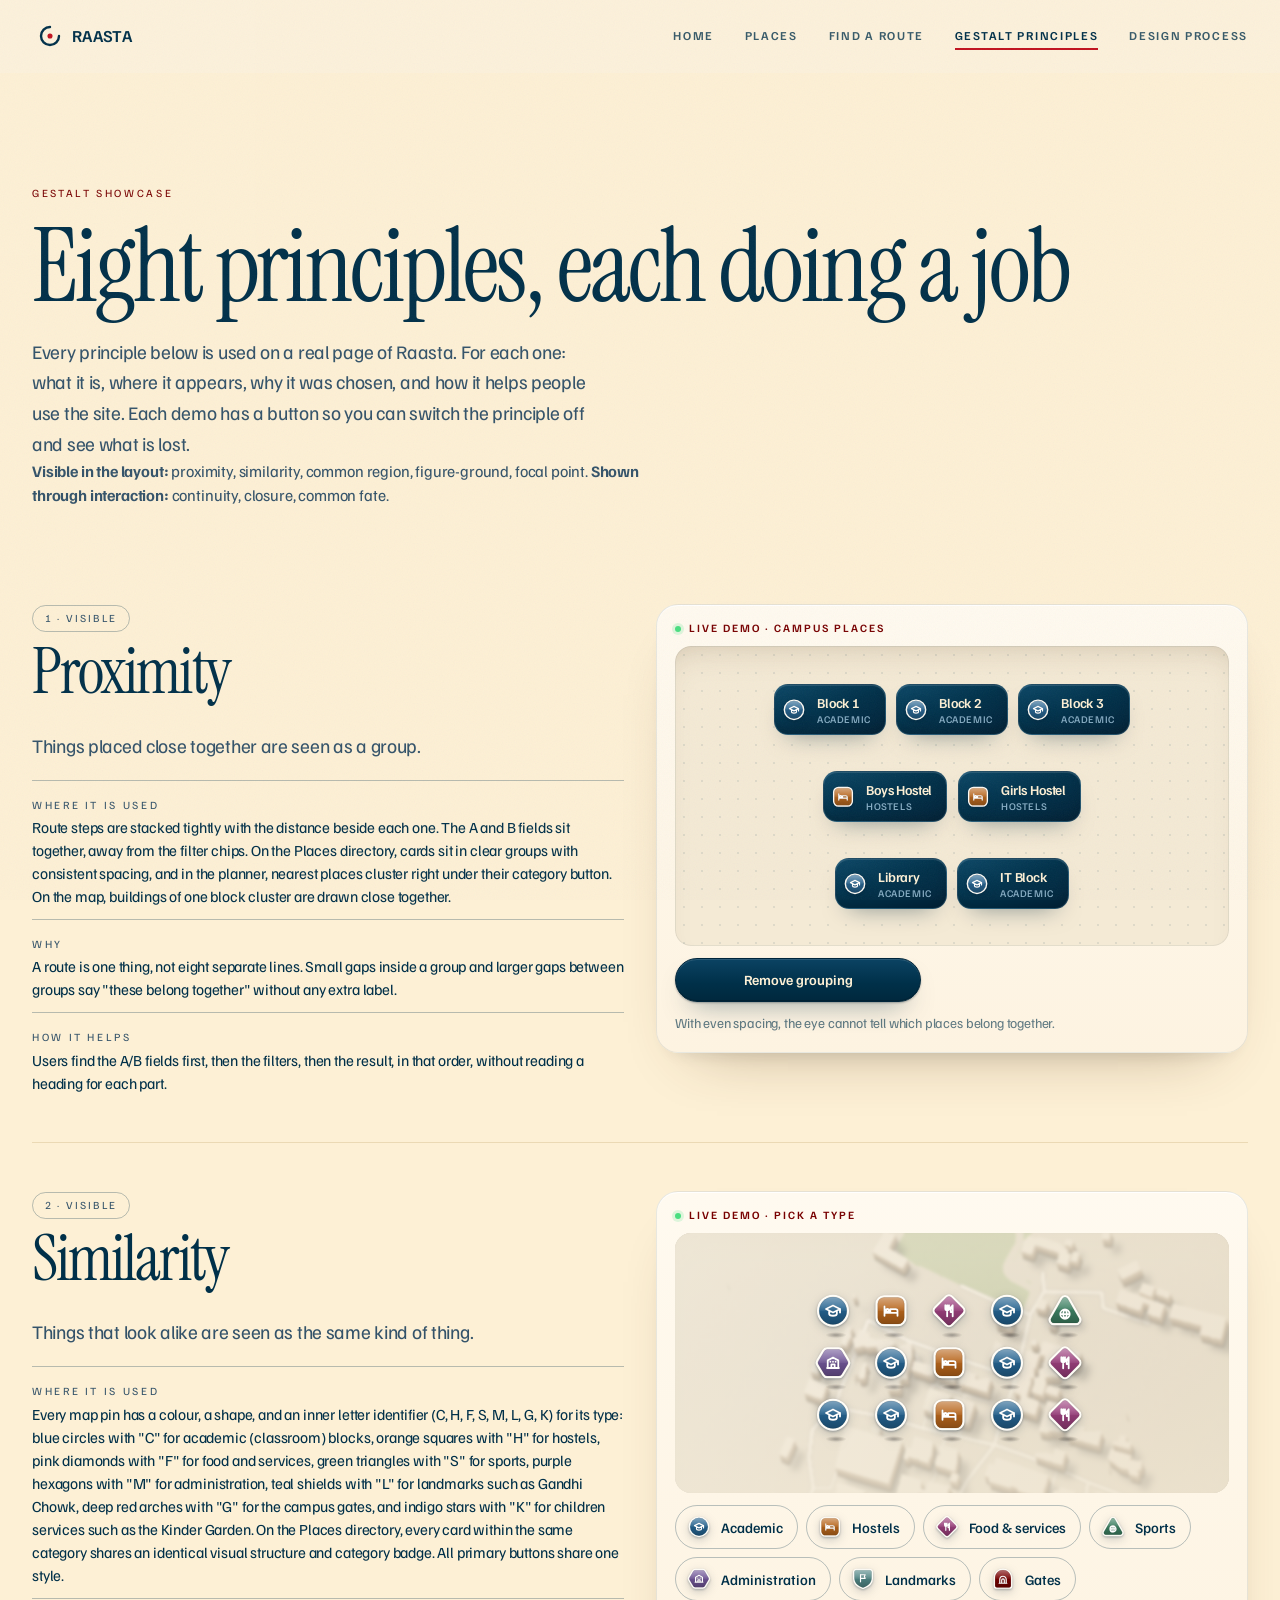
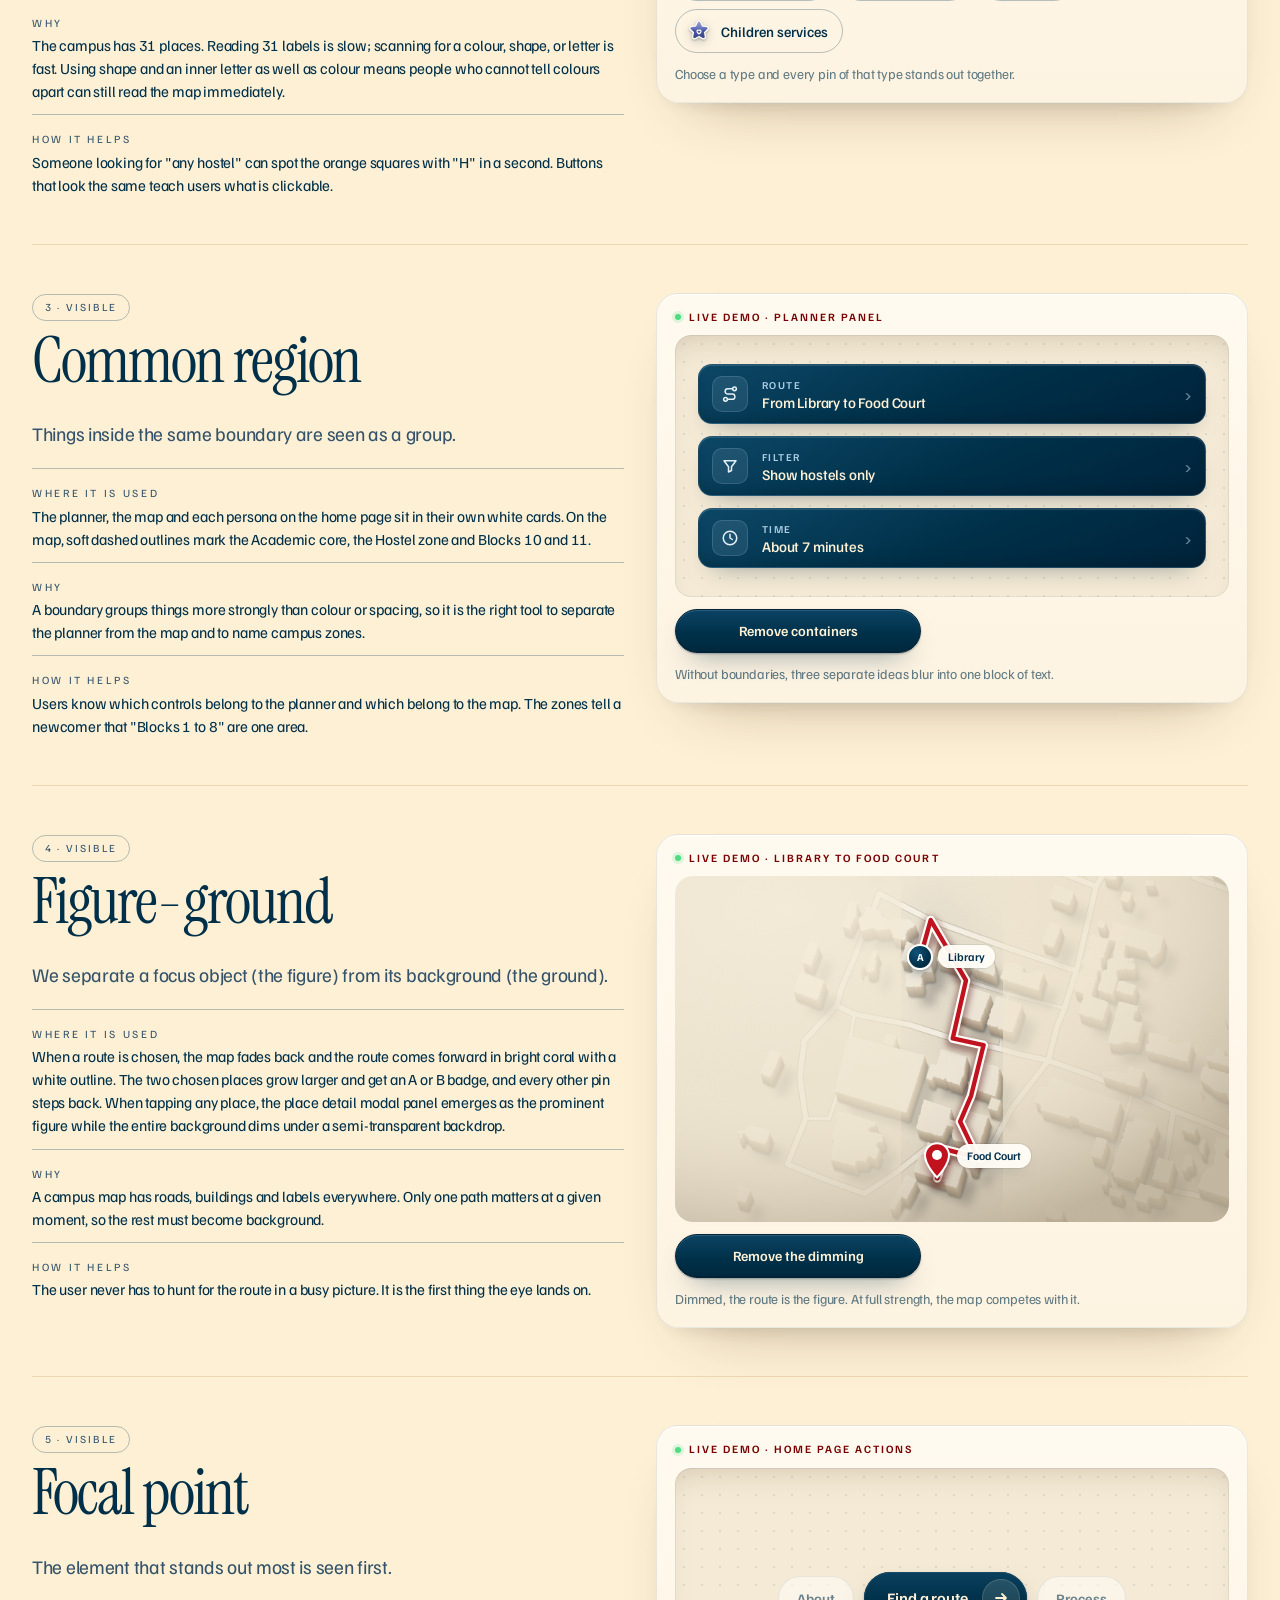
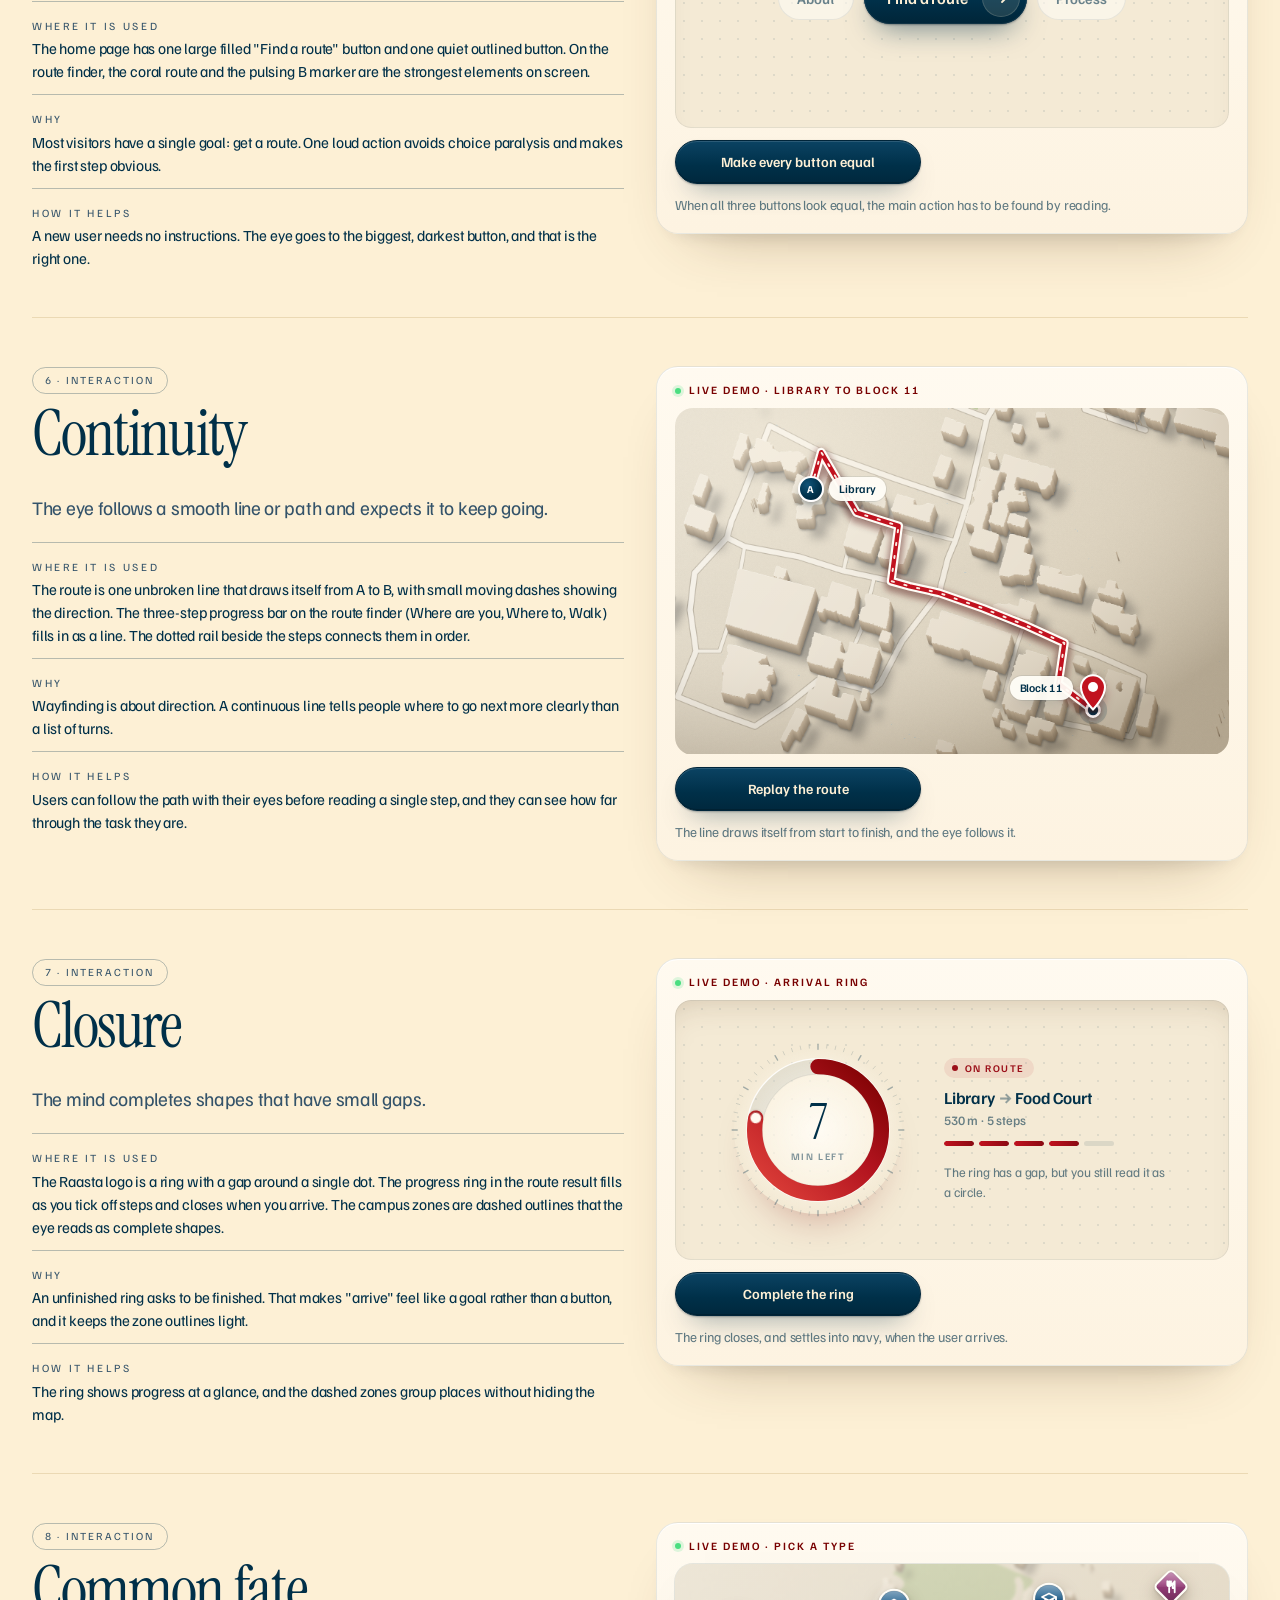
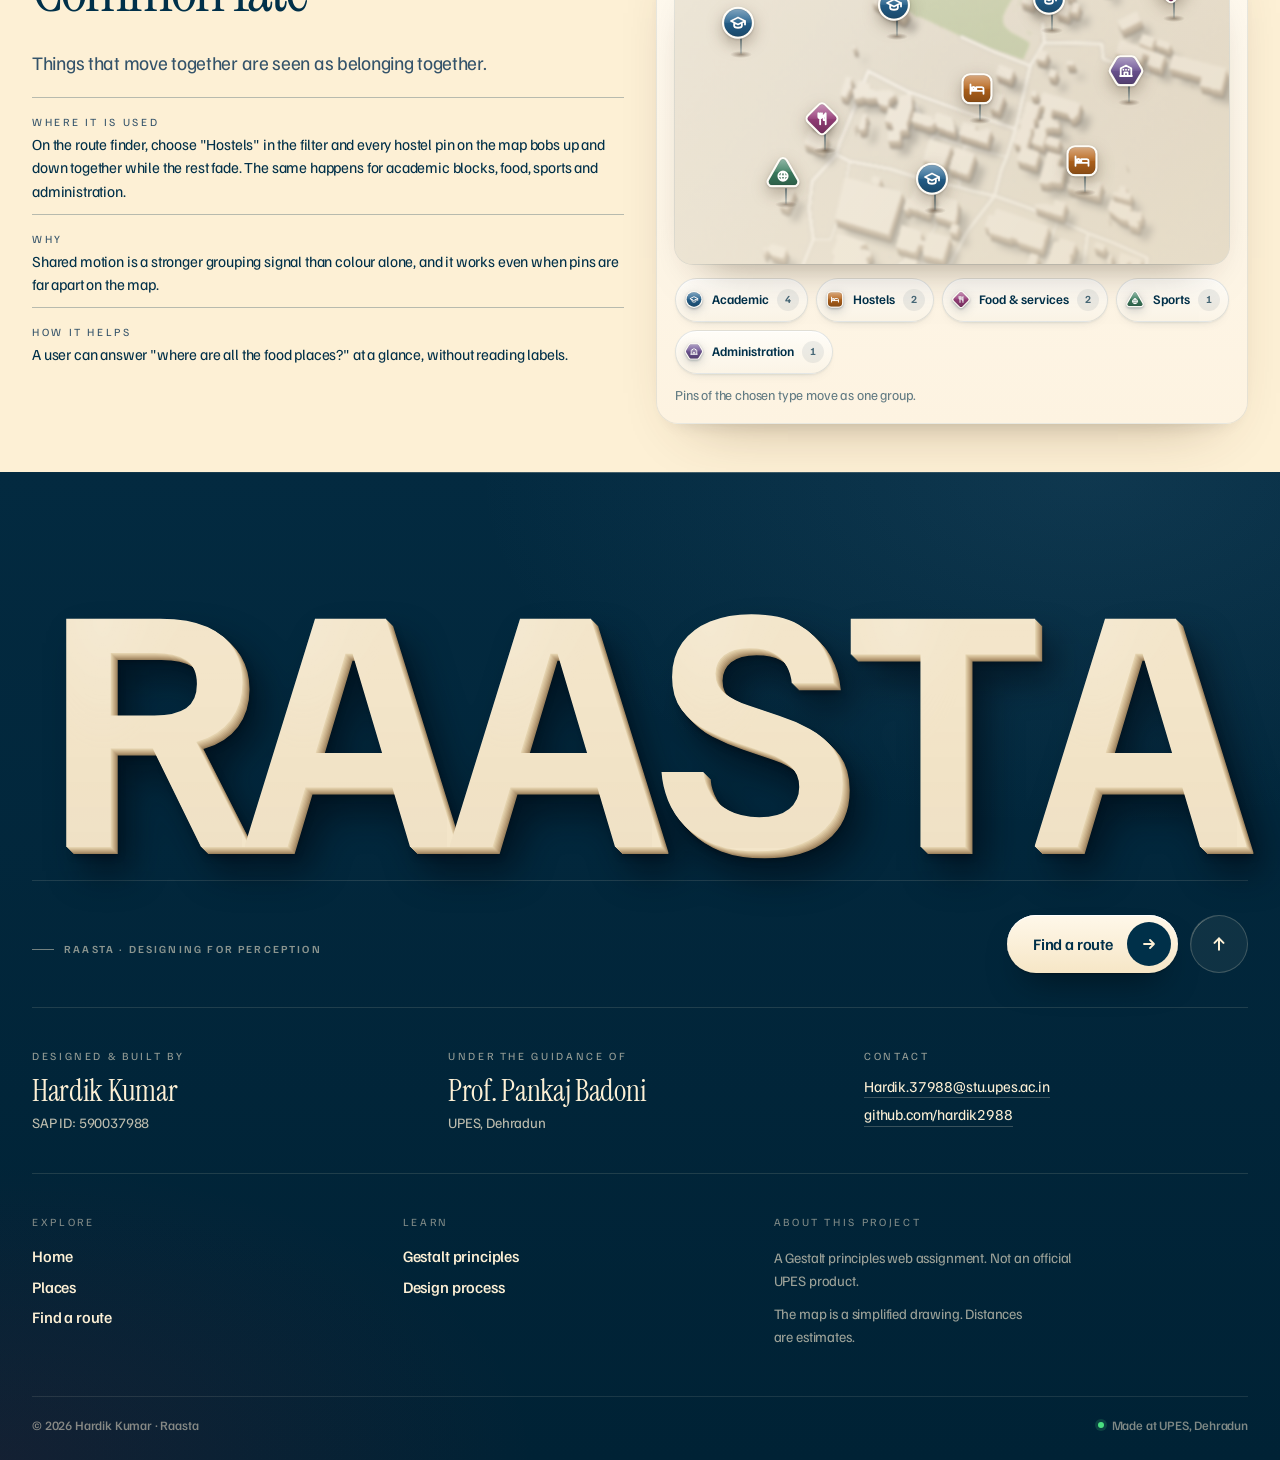
==== commit 95b9883e: "Use full URLs for the share preview image WhatsApp, LinkedIn and X need an absolute og:image address" ====
--- a/gestalt.html
+++ b/gestalt.html
@@ -14,7 +14,8 @@
   <meta property="og:site_name" content="Raasta">
   <meta property="og:title" content="Gestalt principles | Raasta">
   <meta property="og:description" content="Eight Gestalt principles used in Raasta, each with where it appears, why it was chosen, how it helps usability, and a live demo you can switch on and off.">
-  <meta property="og:image" content="assets/og-image.png">
+  <meta property="og:image" content="https://raasta-cyan.vercel.app/assets/og-image.png">
+  <meta property="og:url" content="https://raasta-cyan.vercel.app/gestalt.html">
   <meta property="og:image:width" content="1200">
   <meta property="og:image:height" content="630">
 
@@ -22,7 +23,7 @@
   <meta name="twitter:card" content="summary_large_image">
   <meta name="twitter:title" content="Gestalt principles | Raasta">
   <meta name="twitter:description" content="Eight Gestalt principles used in Raasta, each with where it appears, why it was chosen, how it helps usability, and a live demo you can switch on and off.">
-  <meta name="twitter:image" content="assets/og-image.png">
+  <meta name="twitter:image" content="https://raasta-cyan.vercel.app/assets/og-image.png">
 
   <link rel="preconnect" href="https://fonts.googleapis.com">
   <link rel="preconnect" href="https://fonts.gstatic.com" crossorigin>
